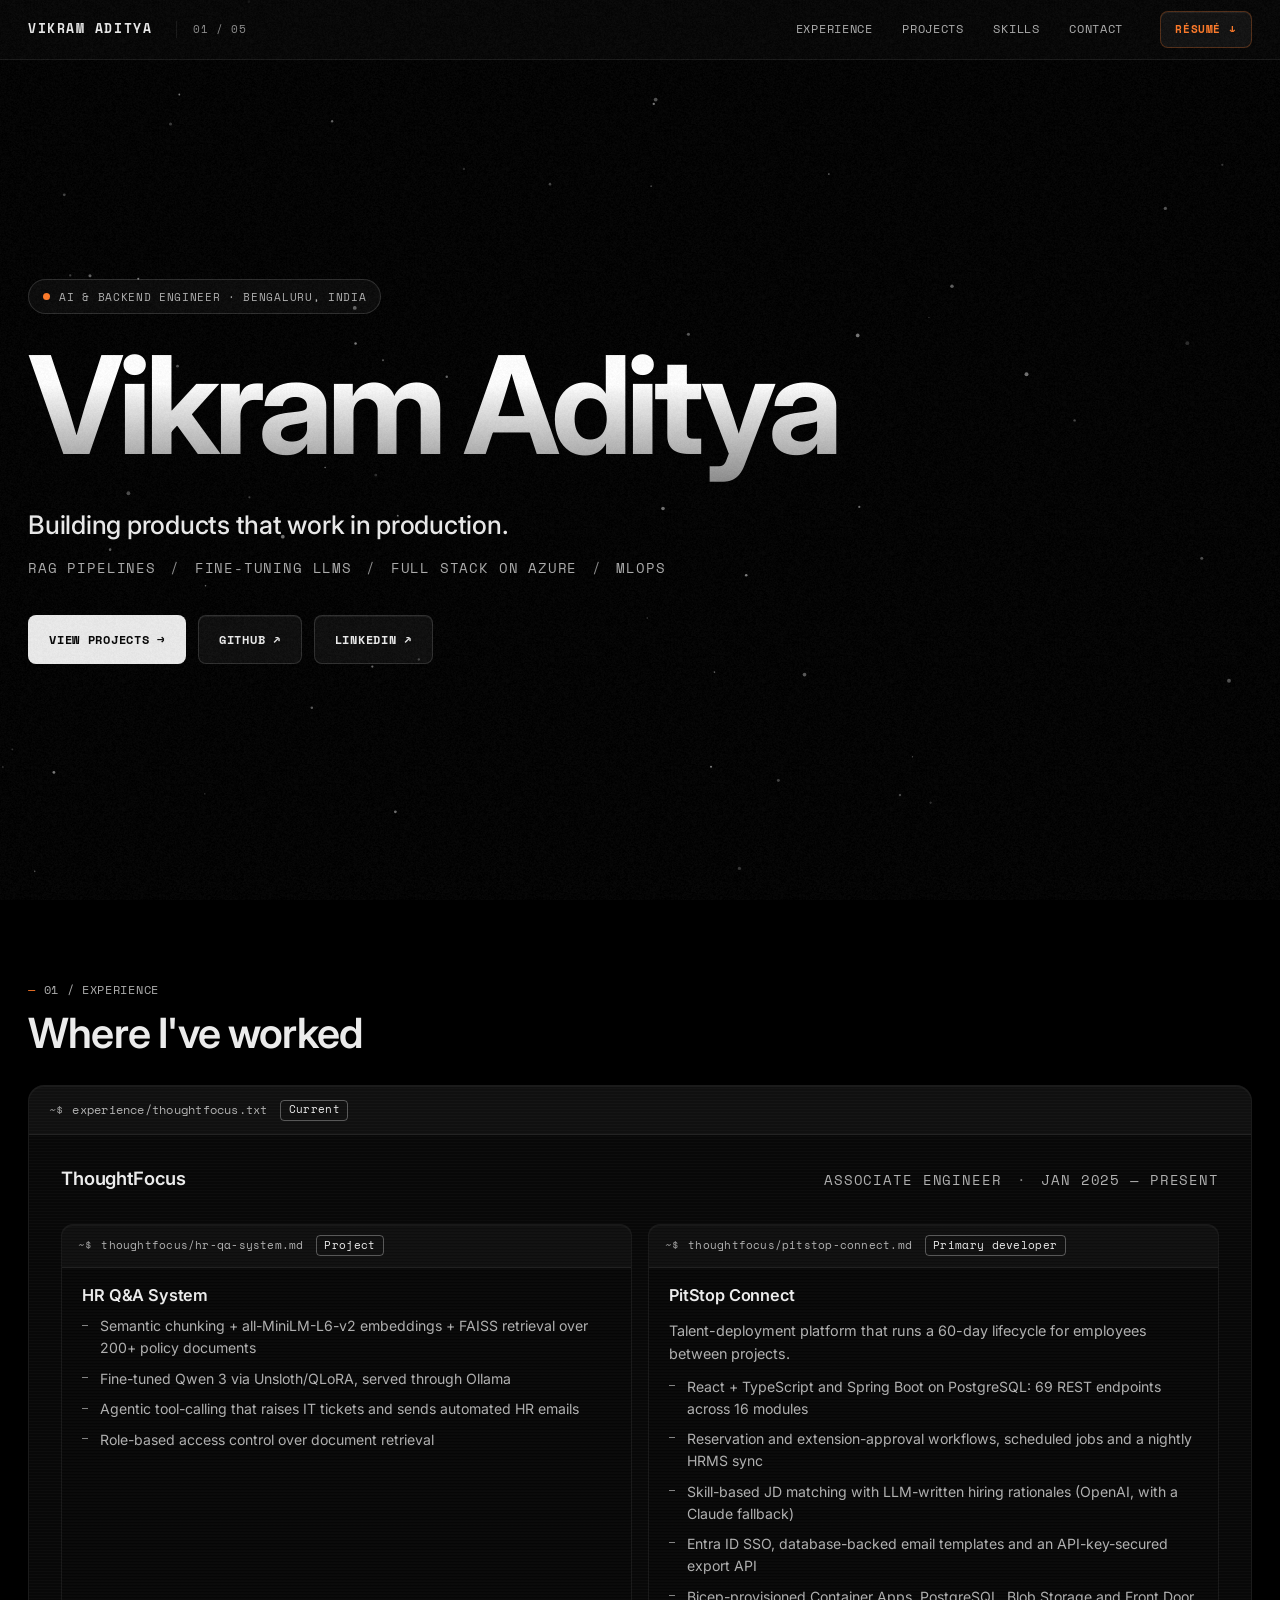
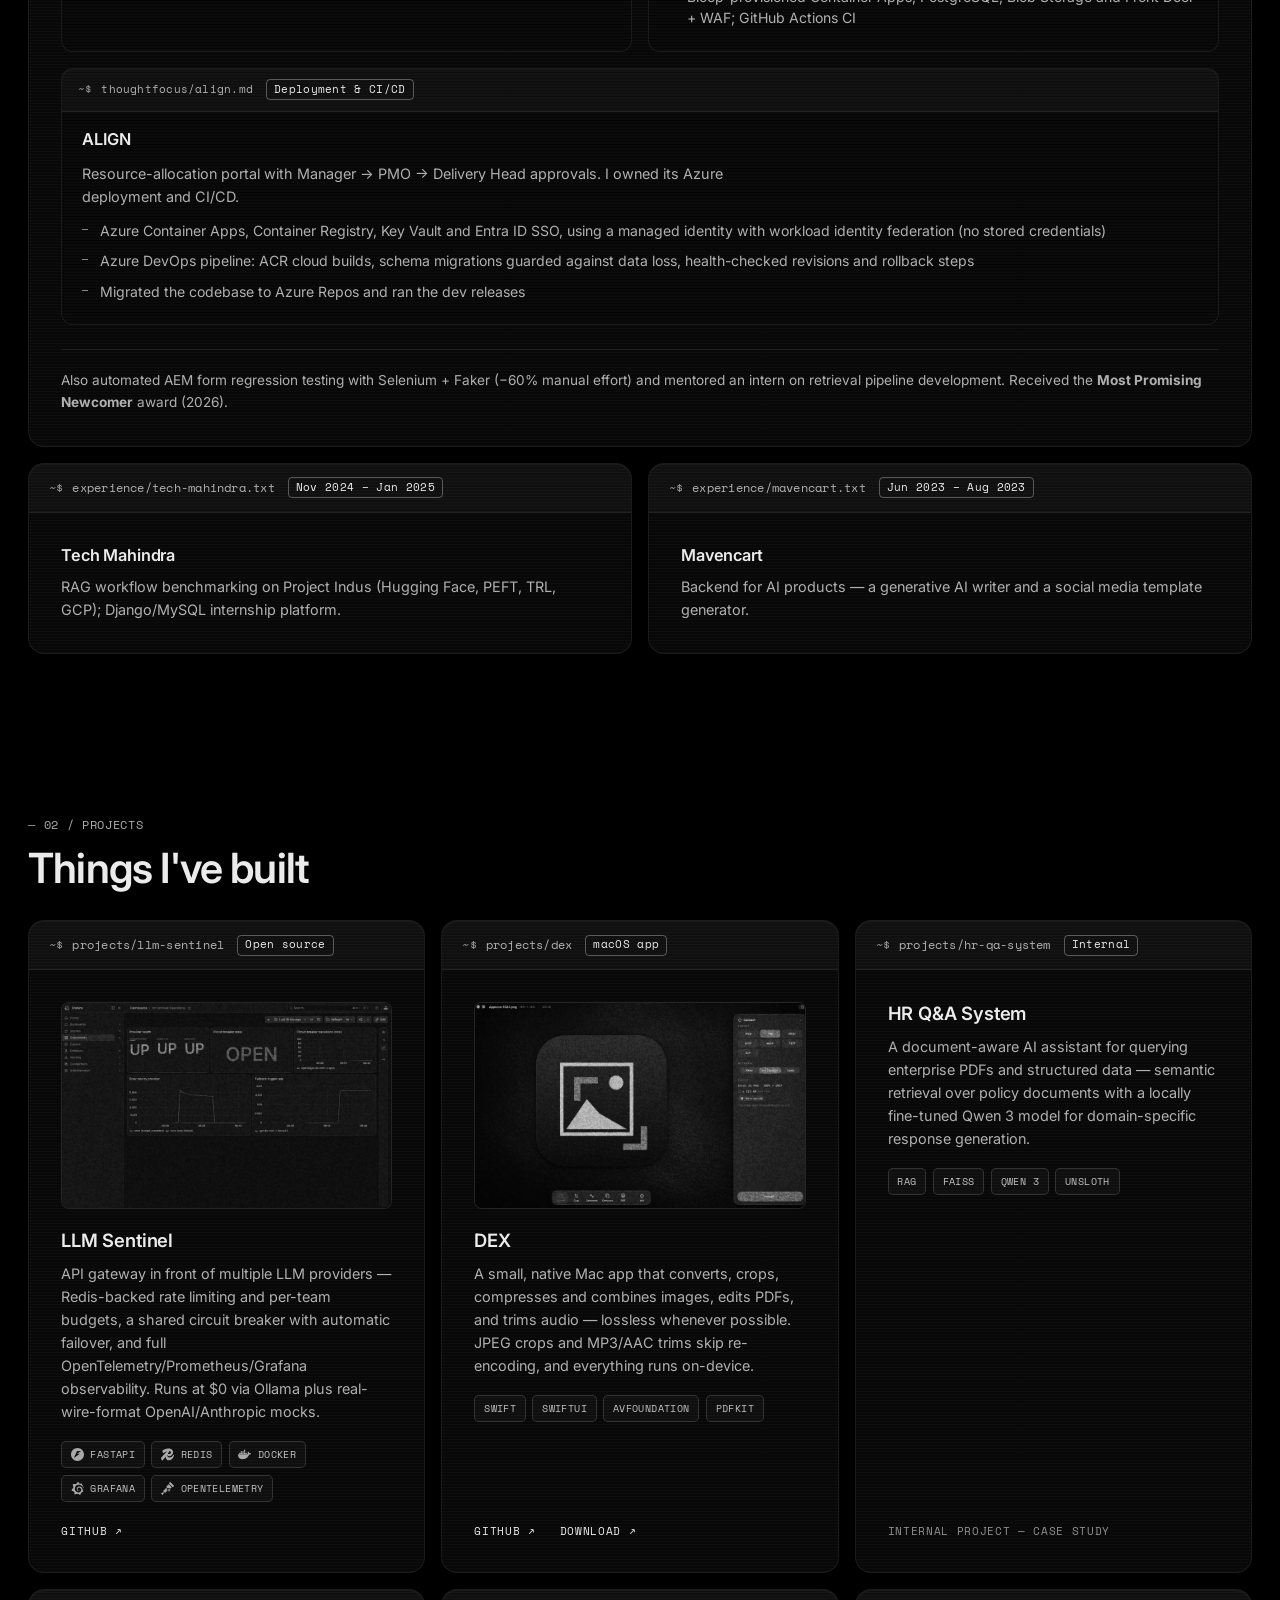
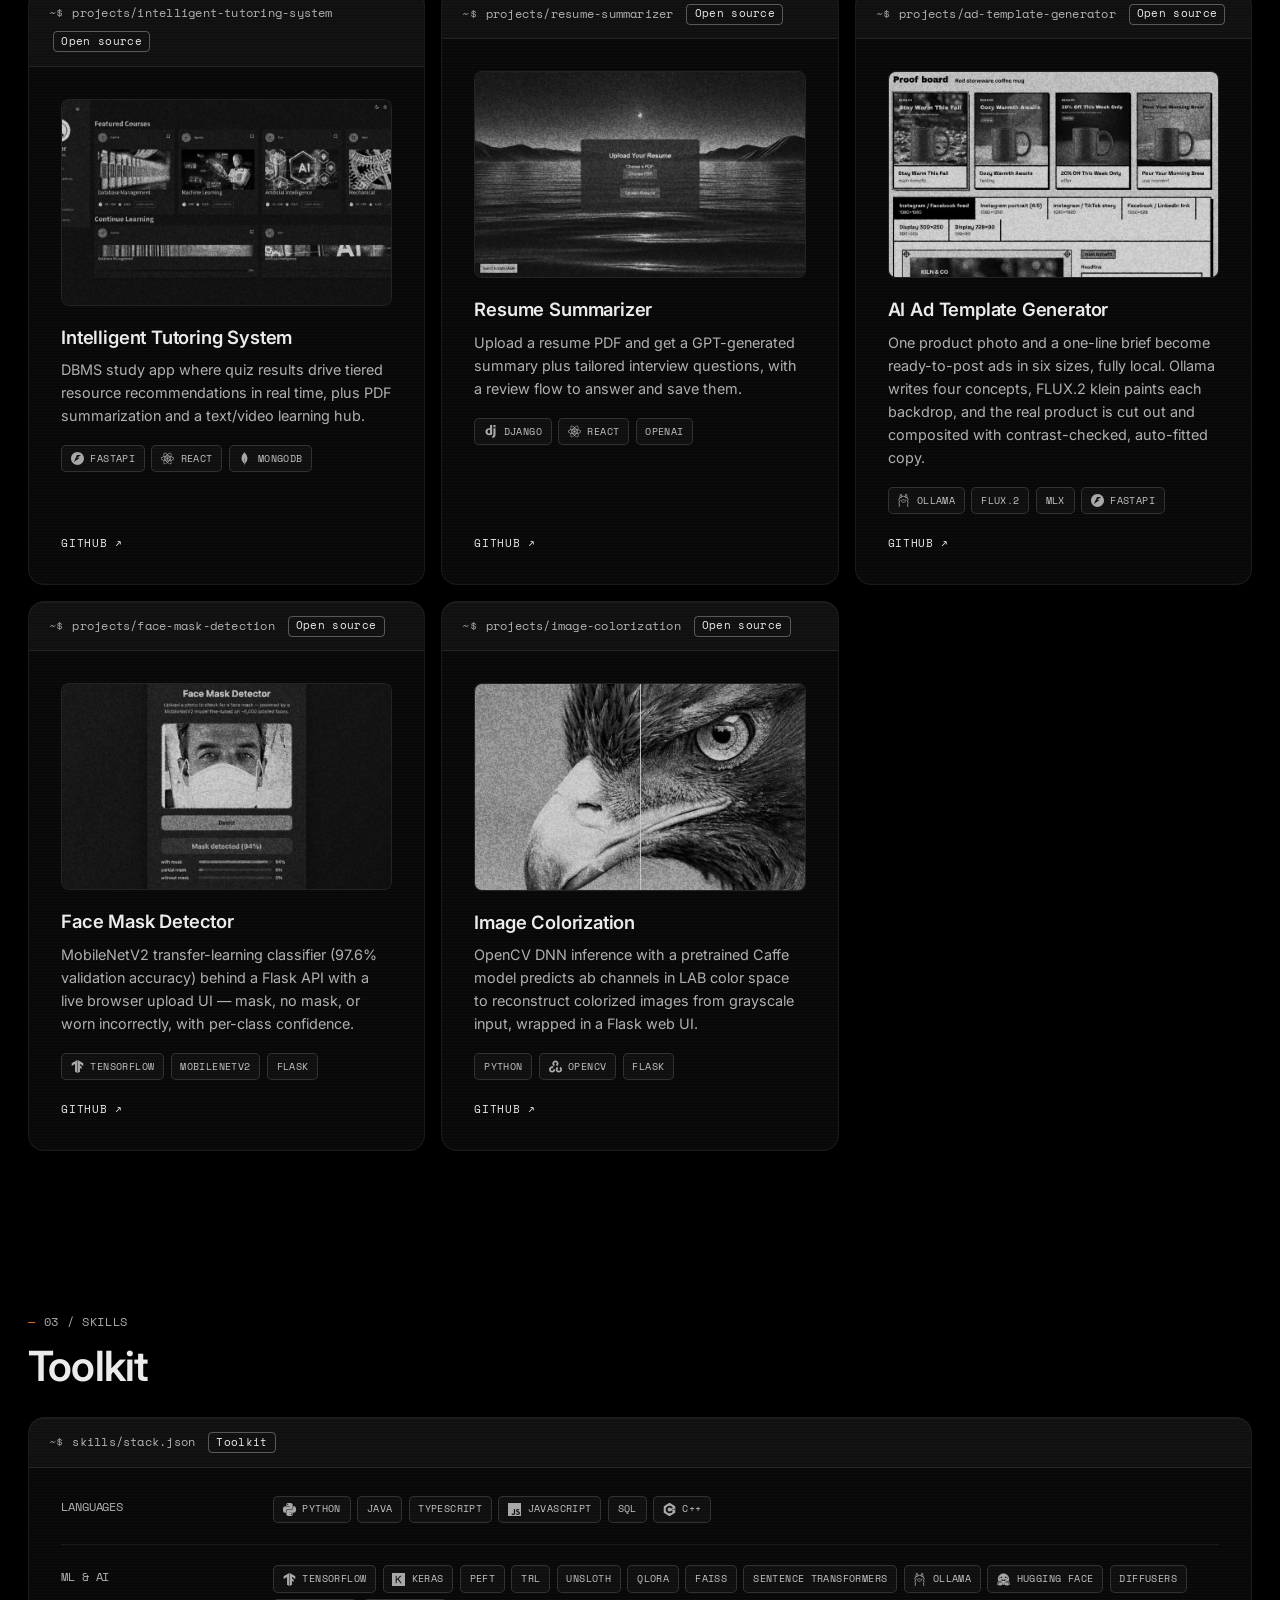
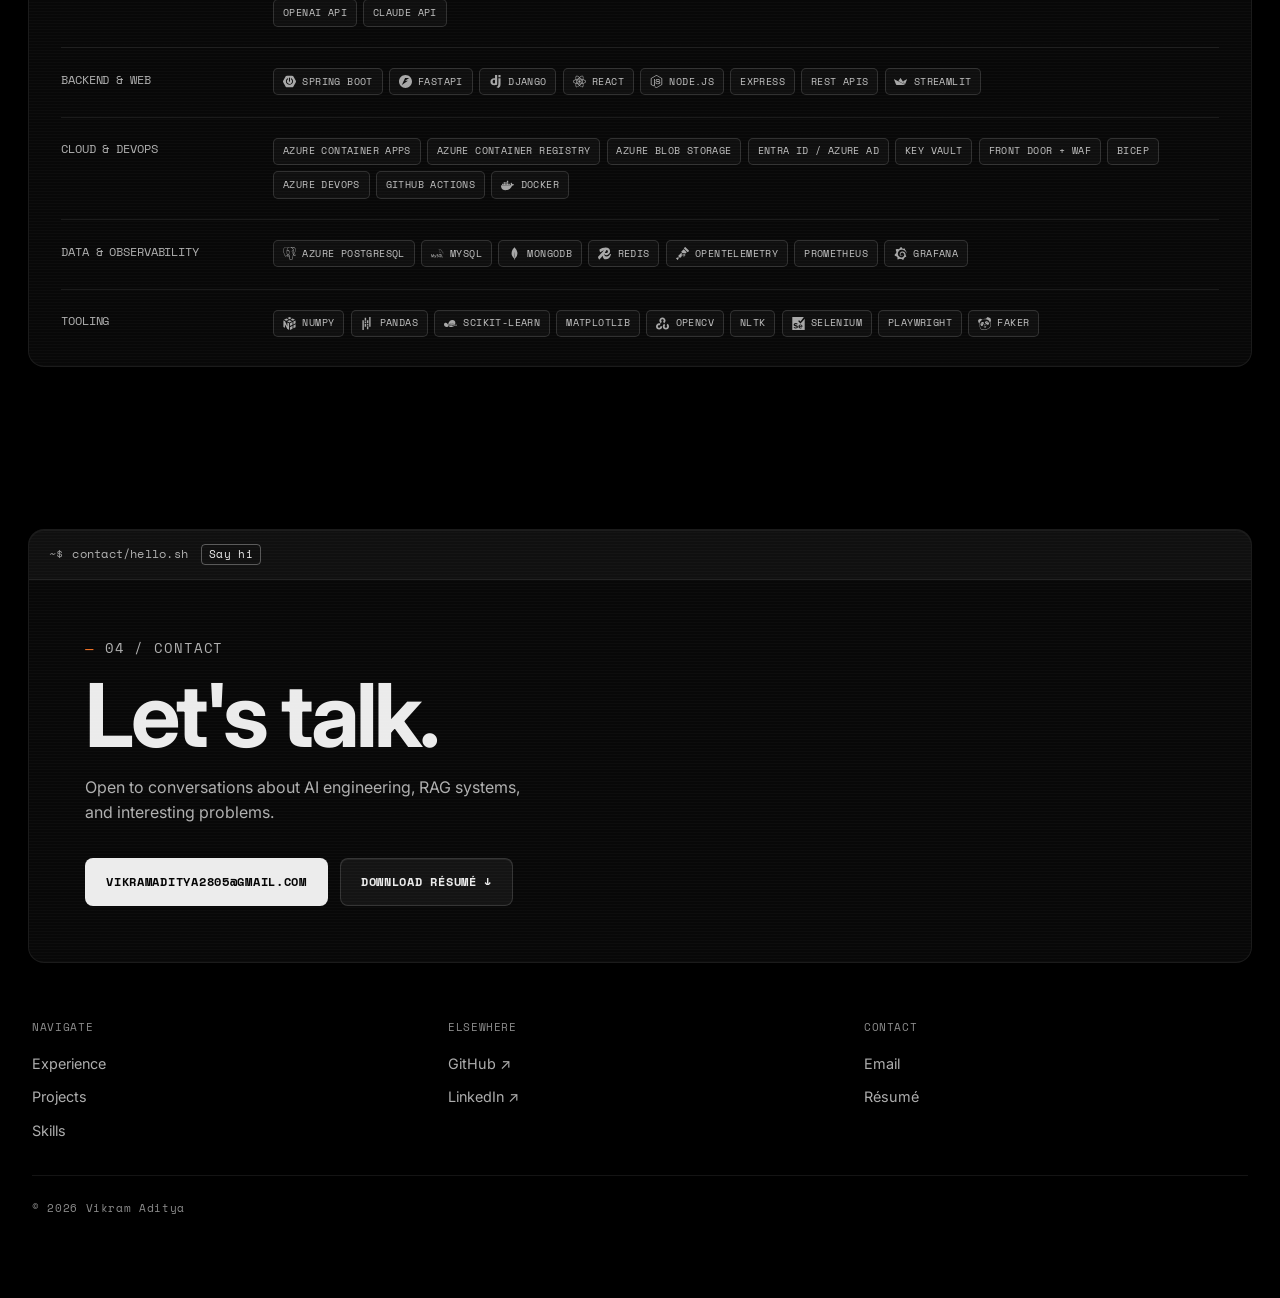
==== index.html @ e1f32b79 "Update the ad generator card for its local Ollama + FLUX.2 rebuild" ====
<!DOCTYPE html>
<html lang="en">
<head>
<meta charset="UTF-8">
<meta name="viewport" content="width=device-width, initial-scale=1.0, viewport-fit=cover">
<title>Vikram Aditya — AI &amp; Backend Engineer</title>
<meta name="description" content="Vikram Aditya — AI &amp; Backend Engineer building RAG pipelines, fine-tuned LLMs, and full-stack platforms on Azure.">
<meta name="author" content="Vikram Aditya">
<meta name="theme-color" content="#000000">
<meta property="og:type" content="website">
<meta property="og:url" content="https://vxkram.github.io/">
<meta property="og:title" content="Vikram Aditya — AI Engineer">
<meta property="og:description" content="Vikram Aditya is an AI engineer in Bengaluru working on LLM apps, backend systems and cloud DevOps. See projects, experience and résumé.">
<meta property="og:image" content="https://vxkram.github.io/og-image-v3.png">
<meta property="og:image:width" content="2400">
<meta property="og:image:height" content="1260">
<meta name="twitter:card" content="summary_large_image">
<link rel="icon" href="./favicon.ico" sizes="any">
<link rel="icon" type="image/png" sizes="32x32" href="./favicon-32x32.png">
<link rel="icon" type="image/png" sizes="16x16" href="./favicon-16x16.png">
<link rel="apple-touch-icon" href="./apple-touch-icon.png">
<link rel="preconnect" href="https://fonts.googleapis.com">
<link rel="preconnect" href="https://fonts.gstatic.com" crossorigin>
<link href="https://fonts.googleapis.com/css2?family=Space+Mono:wght@400;700&family=Inter:wght@400;500;600;700&display=swap" rel="stylesheet">
<link rel="stylesheet" href="./styles.css">
<script>document.documentElement.classList.add('js')</script>
</head>
<body>

<div class="bg-base" aria-hidden="true"></div>
<canvas id="dots-bg" class="dots-bg" aria-hidden="true"></canvas>
<div class="grain" aria-hidden="true"></div>

<div id="sr-live" class="sr-only" aria-live="polite"></div>

<a class="skip-link" href="#main">Skip to content</a>

<header class="topnav-wrap">
  <nav class="topnav glass-bar" aria-label="Primary">
    <a class="brand" href="#panel-0">Vikram Aditya</a>
    <span class="corner-label" id="corner-label" aria-hidden="true">01 / 05</span>
    <button class="nav-toggle" id="nav-toggle" type="button" aria-expanded="false" aria-controls="nav-links">Menu</button>
    <ul class="nav-links" id="nav-links">
      <li><a href="#panel-1" data-nav="1">Experience</a></li>
      <li><a href="#panel-2" data-nav="2">Projects</a></li>
      <li><a href="#panel-3" data-nav="3">Skills</a></li>
      <li><a href="#panel-4" data-nav="4">Contact</a></li>
    </ul>
    <a class="btn btn-glass btn-sm nav-cta" href="./Vikram%20Resume.pdf" download>Résumé ↓</a>
  </nav>
</header>


<main id="main" class="panels">

  <section class="panel hero" id="panel-0" data-index="0" data-label="Intro" aria-label="Intro">
    <div class="wrap">
      <p class="chip reveal"><span class="sdot" aria-hidden="true"></span> AI &amp; Backend Engineer · Bengaluru, India</p>
      <h1 class="hero-name reveal">Vikram Aditya</h1>
      <p class="hero-tagline reveal">Building products that work in production.</p>
      <p class="hero-sub reveal">RAG pipelines <span class="sep">/</span> Fine-tuning LLMs <span class="sep">/</span> Full stack on Azure <span class="sep">/</span> MLOps</p>
      <div class="btn-row reveal">
        <a class="btn btn-solid" href="#panel-2">View projects →</a>
        <a class="btn btn-glass" href="https://github.com/vxkram" target="_blank" rel="noopener">GitHub ↗</a>
        <a class="btn btn-glass" href="https://www.linkedin.com/in/rvikramaditya/" target="_blank" rel="noopener">LinkedIn ↗</a>
      </div>
    </div>
  </section>

  <section class="panel" id="panel-1" data-index="1" data-label="Experience" aria-label="Experience">
    <div class="wrap">
      <div class="section-head reveal">
        <p class="kicker">01 / Experience</p>
        <h2 class="section-title">Where I've worked</h2>
      </div>

      <article class="window reveal">
        <div class="window-bar"><span class="prompt">~$</span> <span class="path">experience/thoughtfocus.txt</span> <span class="badge">Current</span></div>
        <div class="window-body">
          <div class="role-header">
            <h3 class="role-name">ThoughtFocus</h3>
            <p class="role-meta"><span class="nowrap">Associate Engineer</span> <span class="sep">·</span> <span class="nowrap">Jan 2025 — Present</span></p>
          </div>
          <div class="story-grid">
            <div class="window window--sub story">
              <div class="window-bar"><span class="prompt">~$</span> <span class="path">thoughtfocus/hr-qa-system.md</span> <span class="badge">Project</span></div>
              <div class="window-body">
                <h4>HR Q&amp;A System</h4>
                <ul class="bullets">
              <li>Semantic chunking + all-MiniLM-L6-v2 embeddings + FAISS retrieval over 200+ policy documents</li>
              <li>Fine-tuned Qwen 3 via Unsloth/QLoRA, served through Ollama</li>
              <li>Agentic tool-calling that raises IT tickets and sends automated HR emails</li>
              <li>Role-based access control over document retrieval</li>
            </ul>
              </div>
            </div>
            <div class="window window--sub story">
              <div class="window-bar"><span class="prompt">~$</span> <span class="path">thoughtfocus/pitstop-connect.md</span> <span class="badge">Primary developer</span></div>
              <div class="window-body">
                <h4>PitStop Connect</h4>
                <p class="story-lede">Talent-deployment platform that runs a 60-day lifecycle for employees between projects.</p>
                <ul class="bullets">
              <li>React + TypeScript and Spring Boot on PostgreSQL: 69 REST endpoints across 16 modules</li>
              <li>Reservation and extension-approval workflows, scheduled jobs and a nightly HRMS sync</li>
              <li>Skill-based JD matching with LLM-written hiring rationales (OpenAI, with a Claude fallback)</li>
              <li>Entra ID SSO, database-backed email templates and an API-key-secured export API</li>
              <li>Bicep-provisioned Container Apps, PostgreSQL, Blob Storage and Front Door + WAF; GitHub Actions CI</li>
            </ul>
              </div>
            </div>
            <div class="window window--sub story story--wide">
              <div class="window-bar"><span class="prompt">~$</span> <span class="path">thoughtfocus/align.md</span> <span class="badge">Deployment &amp; CI/CD</span></div>
              <div class="window-body">
                <h4>ALIGN</h4>
                <p class="story-lede">Resource-allocation portal with Manager → PMO → Delivery Head approvals. I owned its Azure deployment and CI/CD.</p>
                <ul class="bullets">
              <li>Azure Container Apps, Container Registry, Key Vault and Entra ID SSO, using a managed identity with workload identity federation (no stored credentials)</li>
              <li>Azure DevOps pipeline: ACR cloud builds, schema migrations guarded against data loss, health-checked revisions and rollback steps</li>
              <li>Migrated the codebase to Azure Repos and ran the dev releases</li>
            </ul>
              </div>
            </div>
          </div>
          <p class="footnote">Also automated AEM form regression testing with Selenium + Faker (−60% manual effort) and mentored an intern on retrieval pipeline development. Received the <strong>Most Promising Newcomer</strong> award (2026).</p>
        </div>
      </article>

      <div class="earlier-row">
        <article class="window reveal">
          <div class="window-bar"><span class="prompt">~$</span> <span class="path">experience/tech-mahindra.txt</span> <span class="badge">Nov 2024 – Jan 2025</span></div>
          <div class="window-body">
            <h4>Tech Mahindra</h4>
            <p>RAG workflow benchmarking on Project Indus (Hugging Face, PEFT, TRL, GCP); Django/MySQL internship platform.</p>
          </div>
        </article>
        <article class="window reveal">
          <div class="window-bar"><span class="prompt">~$</span> <span class="path">experience/mavencart.txt</span> <span class="badge">Jun 2023 – Aug 2023</span></div>
          <div class="window-body">
            <h4>Mavencart</h4>
            <p>Backend for AI products — a generative AI writer and a social media template generator.</p>
          </div>
        </article>
      </div>
    </div>
  </section>

  <section class="panel" id="panel-2" data-index="2" data-label="Projects" aria-label="Projects">
    <div class="wrap">
      <div class="section-head reveal">
        <p class="kicker">02 / Projects</p>
        <h2 class="section-title">Things I've built</h2>
      </div>
      <div class="project-grid">
        <article class="window project reveal">
          <div class="window-bar"><span class="prompt">~$</span> <span class="path">projects/llm-sentinel</span> <span class="badge">Open source</span></div>
          <div class="window-body">
            <a class="project-shot" href="https://github.com/vxkram/llm-sentinel" target="_blank" rel="noopener" tabindex="-1"><img src="img/llm-sentinel.jpg" width="800" height="500" loading="lazy" decoding="async" alt="Grafana operations dashboard with the circuit breaker open after an injected fault"></a>
            <h3>LLM Sentinel</h3>
            <p>API gateway in front of multiple LLM providers — Redis-backed rate limiting and per-team budgets, a shared circuit breaker with automatic failover, and full OpenTelemetry/Prometheus/Grafana observability. Runs at $0 via Ollama plus real-wire-format OpenAI/Anthropic mocks.</p>
            <div class="tag-row">
              <span class="tag"><svg class="tag-icon" aria-hidden="true" focusable="false"><use href="icons.svg#fastapi"/></svg>FastAPI</span><span class="tag"><svg class="tag-icon" aria-hidden="true" focusable="false"><use href="icons.svg#redis"/></svg>Redis</span><span class="tag"><svg class="tag-icon" aria-hidden="true" focusable="false"><use href="icons.svg#docker"/></svg>Docker</span><span class="tag"><svg class="tag-icon" aria-hidden="true" focusable="false"><use href="icons.svg#grafana"/></svg>Grafana</span><span class="tag"><svg class="tag-icon" aria-hidden="true" focusable="false"><use href="icons.svg#opentelemetry"/></svg>OpenTelemetry</span>
            </div>
            <a href="https://github.com/vxkram/llm-sentinel" target="_blank" rel="noopener" class="card-link">GitHub ↗</a>
          </div>
        </article>
        <article class="window project reveal">
          <div class="window-bar"><span class="prompt">~$</span> <span class="path">projects/dex</span> <span class="badge">macOS app</span></div>
          <div class="window-body">
            <a class="project-shot" href="https://github.com/vxkram/DEX" target="_blank" rel="noopener" tabindex="-1"><img src="img/dex.jpg" width="800" height="500" loading="lazy" decoding="async" alt="DEX with an image open and the Convert panel showing a lossless PNG result"></a>
            <h3>DEX</h3>
            <p>A small, native Mac app that converts, crops, compresses and combines images, edits PDFs, and trims audio — lossless whenever possible. JPEG crops and MP3/AAC trims skip re-encoding, and everything runs on-device.</p>
            <div class="tag-row">
              <span class="tag">Swift</span><span class="tag">SwiftUI</span><span class="tag">AVFoundation</span><span class="tag">PDFKit</span>
            </div>
            <div class="card-links">
              <a href="https://github.com/vxkram/DEX" target="_blank" rel="noopener" class="card-link">GitHub ↗</a>
              <a href="https://github.com/vxkram/DEX/releases" target="_blank" rel="noopener" class="card-link">Download ↗</a>
            </div>
          </div>
        </article>
        <article class="window project reveal">
          <div class="window-bar"><span class="prompt">~$</span> <span class="path">projects/hr-qa-system</span> <span class="badge">Internal</span></div>
          <div class="window-body">
            <h3>HR Q&amp;A System</h3>
            <p>A document-aware AI assistant for querying enterprise PDFs and structured data — semantic retrieval over policy documents with a locally fine-tuned Qwen 3 model for domain-specific response generation.</p>
            <div class="tag-row">
              <span class="tag">RAG</span><span class="tag">FAISS</span><span class="tag">Qwen 3</span><span class="tag">Unsloth</span>
            </div>
            <span class="card-note">Internal project — case study</span>
          </div>
        </article>
        <article class="window project reveal">
          <div class="window-bar"><span class="prompt">~$</span> <span class="path">projects/intelligent-tutoring-system</span> <span class="badge">Open source</span></div>
          <div class="window-body">
            <a class="project-shot" href="https://github.com/vxkram/intelligent-tutoring-system" target="_blank" rel="noopener" tabindex="-1"><img src="img/tutoring.jpg" width="800" height="500" loading="lazy" decoding="async" alt="Intelligent Tutoring System dashboard with featured courses"></a>
            <h3>Intelligent Tutoring System</h3>
            <p>DBMS study app where quiz results drive tiered resource recommendations in real time, plus PDF summarization and a text/video learning hub.</p>
            <div class="tag-row">
              <span class="tag"><svg class="tag-icon" aria-hidden="true" focusable="false"><use href="icons.svg#fastapi"/></svg>FastAPI</span><span class="tag"><svg class="tag-icon" aria-hidden="true" focusable="false"><use href="icons.svg#react"/></svg>React</span><span class="tag"><svg class="tag-icon" aria-hidden="true" focusable="false"><use href="icons.svg#mongodb"/></svg>MongoDB</span>
            </div>
            <a href="https://github.com/vxkram/intelligent-tutoring-system" target="_blank" rel="noopener" class="card-link">GitHub ↗</a>
          </div>
        </article>
        <article class="window project reveal">
          <div class="window-bar"><span class="prompt">~$</span> <span class="path">projects/resume-summarizer</span> <span class="badge">Open source</span></div>
          <div class="window-body">
            <a class="project-shot" href="https://github.com/vxkram/resume-summarizer" target="_blank" rel="noopener" tabindex="-1"><img src="img/resume-summarizer.jpg" width="800" height="500" loading="lazy" decoding="async" alt="Resume Summarizer upload page in dark mode"></a>
            <h3>Resume Summarizer</h3>
            <p>Upload a resume PDF and get a GPT-generated summary plus tailored interview questions, with a review flow to answer and save them.</p>
            <div class="tag-row">
              <span class="tag"><svg class="tag-icon" aria-hidden="true" focusable="false"><use href="icons.svg#django"/></svg>Django</span><span class="tag"><svg class="tag-icon" aria-hidden="true" focusable="false"><use href="icons.svg#react"/></svg>React</span><span class="tag">OpenAI</span>
            </div>
            <a href="https://github.com/vxkram/resume-summarizer" target="_blank" rel="noopener" class="card-link">GitHub ↗</a>
          </div>
        </article>
        <article class="window project reveal">
          <div class="window-bar"><span class="prompt">~$</span> <span class="path">projects/ad-template-generator</span> <span class="badge">Open source</span></div>
          <div class="window-body">
            <a class="project-shot" href="https://github.com/vxkram/ad_template" target="_blank" rel="noopener" tabindex="-1"><img src="img/ad-template.jpg" width="800" height="500" loading="lazy" decoding="async" alt="Ad Template Generator: four ad concepts for a red mug and the editor showing the Instagram feed ad"></a>
            <h3>AI Ad Template Generator</h3>
            <p>One product photo and a one-line brief become ready-to-post ads in six sizes, fully local. Ollama writes four concepts, FLUX.2 klein paints each backdrop, and the real product is cut out and composited with contrast-checked, auto-fitted copy.</p>
            <div class="tag-row">
              <span class="tag"><svg class="tag-icon" aria-hidden="true" focusable="false"><use href="icons.svg#ollama"/></svg>Ollama</span><span class="tag">FLUX.2</span><span class="tag">MLX</span><span class="tag"><svg class="tag-icon" aria-hidden="true" focusable="false"><use href="icons.svg#fastapi"/></svg>FastAPI</span>
            </div>
            <a href="https://github.com/vxkram/ad_template" target="_blank" rel="noopener" class="card-link">GitHub ↗</a>
          </div>
        </article>
        <article class="window project reveal">
          <div class="window-bar"><span class="prompt">~$</span> <span class="path">projects/face-mask-detection</span> <span class="badge">Open source</span></div>
          <div class="window-body">
            <a class="project-shot" href="https://github.com/vxkram/face-mask-detection" target="_blank" rel="noopener" tabindex="-1"><img src="img/face-mask.jpg" width="800" height="500" loading="lazy" decoding="async" alt="Face Mask Detector result: mask detected at 94% confidence"></a>
            <h3>Face Mask Detector</h3>
            <p>MobileNetV2 transfer-learning classifier (97.6% validation accuracy) behind a Flask API with a live browser upload UI — mask, no mask, or worn incorrectly, with per-class confidence.</p>
            <div class="tag-row">
              <span class="tag"><svg class="tag-icon" aria-hidden="true" focusable="false"><use href="icons.svg#tensorflow"/></svg>TensorFlow</span><span class="tag">MobileNetV2</span><span class="tag">Flask</span>
            </div>
            <a href="https://github.com/vxkram/face-mask-detection" target="_blank" rel="noopener" class="card-link">GitHub ↗</a>
          </div>
        </article>
        <article class="window project reveal">
          <div class="window-bar"><span class="prompt">~$</span> <span class="path">projects/image-colorization</span> <span class="badge">Open source</span></div>
          <div class="window-body">
            <a class="project-shot" href="https://github.com/vxkram/image-colorization" target="_blank" rel="noopener" tabindex="-1"><img src="img/colorization.jpg" width="800" height="500" loading="lazy" decoding="async" alt="Eagle photo: grayscale input on the left, colorized output on the right"></a>
            <h3>Image Colorization</h3>
            <p>OpenCV DNN inference with a pretrained Caffe model predicts ab channels in LAB color space to reconstruct colorized images from grayscale input, wrapped in a Flask web UI.</p>
            <div class="tag-row">
              <span class="tag">Python</span><span class="tag"><svg class="tag-icon" aria-hidden="true" focusable="false"><use href="icons.svg#opencv"/></svg>OpenCV</span><span class="tag">Flask</span>
            </div>
            <a href="https://github.com/vxkram/image-colorization" target="_blank" rel="noopener" class="card-link">GitHub ↗</a>
          </div>
        </article>
      </div>
    </div>
  </section>

  <section class="panel" id="panel-3" data-index="3" data-label="Skills" aria-label="Skills">
    <div class="wrap">
      <div class="section-head reveal">
        <p class="kicker">03 / Skills</p>
        <h2 class="section-title">Toolkit</h2>
      </div>
      <article class="window reveal">
        <div class="window-bar"><span class="prompt">~$</span> <span class="path">skills/stack.json</span> <span class="badge">Toolkit</span></div>
        <div class="window-body skills">
          <div class="skill-row">
            <h3>Languages</h3>
            <div class="tag-row">
              <span class="tag"><svg class="tag-icon" aria-hidden="true" focusable="false"><use href="icons.svg#python"/></svg>Python</span><span class="tag">Java</span><span class="tag">TypeScript</span><span class="tag"><svg class="tag-icon" aria-hidden="true" focusable="false"><use href="icons.svg#javascript"/></svg>JavaScript</span><span class="tag">SQL</span><span class="tag"><svg class="tag-icon" aria-hidden="true" focusable="false"><use href="icons.svg#cplusplus"/></svg>C++</span>
            </div>
          </div>
          <div class="skill-row">
            <h3>ML &amp; AI</h3>
            <div class="tag-row">
              <span class="tag"><svg class="tag-icon" aria-hidden="true" focusable="false"><use href="icons.svg#tensorflow"/></svg>TensorFlow</span><span class="tag"><svg class="tag-icon" aria-hidden="true" focusable="false"><use href="icons.svg#keras"/></svg>Keras</span><span class="tag">PEFT</span><span class="tag">TRL</span><span class="tag">Unsloth</span><span class="tag">QLoRA</span><span class="tag">FAISS</span><span class="tag">Sentence Transformers</span><span class="tag"><svg class="tag-icon" aria-hidden="true" focusable="false"><use href="icons.svg#ollama"/></svg>Ollama</span><span class="tag"><svg class="tag-icon" aria-hidden="true" focusable="false"><use href="icons.svg#huggingface"/></svg>Hugging Face</span><span class="tag">Diffusers</span><span class="tag">OpenAI API</span><span class="tag">Claude API</span>
            </div>
          </div>
          <div class="skill-row">
            <h3>Backend &amp; Web</h3>
            <div class="tag-row">
              <span class="tag"><svg class="tag-icon" aria-hidden="true" focusable="false"><use href="icons.svg#springboot"/></svg>Spring Boot</span><span class="tag"><svg class="tag-icon" aria-hidden="true" focusable="false"><use href="icons.svg#fastapi"/></svg>FastAPI</span><span class="tag"><svg class="tag-icon" aria-hidden="true" focusable="false"><use href="icons.svg#django"/></svg>Django</span><span class="tag"><svg class="tag-icon" aria-hidden="true" focusable="false"><use href="icons.svg#react"/></svg>React</span><span class="tag"><svg class="tag-icon" aria-hidden="true" focusable="false"><use href="icons.svg#nodedotjs"/></svg>Node.js</span><span class="tag">Express</span><span class="tag">REST APIs</span><span class="tag"><svg class="tag-icon" aria-hidden="true" focusable="false"><use href="icons.svg#streamlit"/></svg>Streamlit</span>
            </div>
          </div>
          <div class="skill-row">
            <h3>Cloud &amp; DevOps</h3>
            <div class="tag-row">
              <span class="tag">Azure Container Apps</span><span class="tag">Azure Container Registry</span><span class="tag">Azure Blob Storage</span><span class="tag">Entra ID / Azure AD</span><span class="tag">Key Vault</span><span class="tag">Front Door + WAF</span><span class="tag">Bicep</span><span class="tag">Azure DevOps</span><span class="tag">GitHub Actions</span><span class="tag"><svg class="tag-icon" aria-hidden="true" focusable="false"><use href="icons.svg#docker"/></svg>Docker</span>
            </div>
          </div>
          <div class="skill-row">
            <h3>Data &amp; Observability</h3>
            <div class="tag-row">
              <span class="tag"><svg class="tag-icon" aria-hidden="true" focusable="false"><use href="icons.svg#postgresql"/></svg>Azure PostgreSQL</span><span class="tag"><svg class="tag-icon" aria-hidden="true" focusable="false"><use href="icons.svg#mysql"/></svg>MySQL</span><span class="tag"><svg class="tag-icon" aria-hidden="true" focusable="false"><use href="icons.svg#mongodb"/></svg>MongoDB</span><span class="tag"><svg class="tag-icon" aria-hidden="true" focusable="false"><use href="icons.svg#redis"/></svg>Redis</span><span class="tag"><svg class="tag-icon" aria-hidden="true" focusable="false"><use href="icons.svg#opentelemetry"/></svg>OpenTelemetry</span><span class="tag">Prometheus</span><span class="tag"><svg class="tag-icon" aria-hidden="true" focusable="false"><use href="icons.svg#grafana"/></svg>Grafana</span>
            </div>
          </div>
          <div class="skill-row">
            <h3>Tooling</h3>
            <div class="tag-row">
              <span class="tag"><svg class="tag-icon" aria-hidden="true" focusable="false"><use href="icons.svg#numpy"/></svg>NumPy</span><span class="tag"><svg class="tag-icon" aria-hidden="true" focusable="false"><use href="icons.svg#pandas"/></svg>pandas</span><span class="tag"><svg class="tag-icon" aria-hidden="true" focusable="false"><use href="icons.svg#scikitlearn"/></svg>scikit-learn</span><span class="tag">Matplotlib</span><span class="tag"><svg class="tag-icon" aria-hidden="true" focusable="false"><use href="icons.svg#opencv"/></svg>OpenCV</span><span class="tag">NLTK</span><span class="tag"><svg class="tag-icon" aria-hidden="true" focusable="false"><use href="icons.svg#selenium"/></svg>Selenium</span><span class="tag">Playwright</span><span class="tag"><svg class="tag-icon" aria-hidden="true" focusable="false"><use href="icons.svg#faker"/></svg>Faker</span>
            </div>
          </div>
        </div>
      </article>
    </div>
  </section>

  <section class="panel" id="panel-4" data-index="4" data-label="Contact" aria-label="Contact">
    <div class="wrap">
      <article class="window contact reveal">
        <div class="window-bar"><span class="prompt">~$</span> <span class="path">contact/hello.sh</span> <span class="badge">Say hi</span></div>
        <div class="window-body">
          <p class="kicker">04 / Contact</p>
          <h2 class="contact-heading">Let's talk.</h2>
          <p class="contact-sub">Open to conversations about AI engineering, RAG systems, and interesting problems.</p>
          <div class="btn-row">
            <a class="btn btn-solid" href="mailto:vikramaditya2805@gmail.com">vikramaditya2805@gmail.com</a>
            <a class="btn btn-glass" href="./Vikram%20Resume.pdf" download>Download Résumé ↓</a>
          </div>
        </div>
      </article>

      <footer class="site-footer reveal">
        <div class="footer-cols">
          <div>
            <p class="footer-head">Navigate</p>
            <ul>
              <li><a href="#panel-1">Experience</a></li>
              <li><a href="#panel-2">Projects</a></li>
              <li><a href="#panel-3">Skills</a></li>
            </ul>
          </div>
          <div>
            <p class="footer-head">Elsewhere</p>
            <ul>
              <li><a href="https://github.com/vxkram" target="_blank" rel="noopener">GitHub ↗</a></li>
              <li><a href="https://www.linkedin.com/in/rvikramaditya/" target="_blank" rel="noopener">LinkedIn ↗</a></li>
            </ul>
          </div>
          <div>
            <p class="footer-head">Contact</p>
            <ul>
              <li><a href="mailto:vikramaditya2805@gmail.com">Email</a></li>
              <li><a href="./Vikram%20Resume.pdf" download>Résumé</a></li>
            </ul>
          </div>
        </div>
        <p class="footer-note">© 2026 Vikram Aditya</p>
      </footer>
    </div>
  </section>

</main>

<script src="./script.js"></script>
</body>
</html>
---- styles.css ----
:root{
  --bg:#000;
  --text:rgba(255,255,255,.92);
  --dim:rgba(255,255,255,.68);
  --faint:rgba(255,255,255,.55);
  --line:rgba(255,255,255,.08);
  --line-2:rgba(255,255,255,.14);
  --accent:#FF7A29;
  --grain-opacity:.033;

  --mono:'Space Mono',ui-monospace,monospace;
  --body:'Inter',system-ui,-apple-system,sans-serif;

  --ease-out:cubic-bezier(0.16,1,0.3,1);
  --nav-h:60px;
  --gutter:clamp(1rem,2.2vw,2rem);
}

*,*::before,*::after{box-sizing:border-box;margin:0;padding:0}

html{
  scroll-behavior:smooth;
  /* Anchor jumps land below the fixed top nav instead of under it. */
  scroll-padding-top:calc(var(--nav-h) + 2rem);
  -webkit-text-size-adjust:100%;
}

body{
  background:var(--bg);
  color:var(--text);
  font-family:var(--body);
  font-size:16px;
  line-height:1.6;
  -webkit-font-smoothing:antialiased;
  overflow-x:hidden;
}

a{color:inherit;text-decoration:none}
ul{list-style:none}
::selection{background:rgba(255,255,255,.9);color:#050505}

/* ── ACCESSIBILITY UTILITIES ── */
.sr-only{
  position:absolute;width:1px;height:1px;padding:0;margin:-1px;
  overflow:hidden;clip:rect(0,0,0,0);white-space:nowrap;border:0;
}

.skip-link{
  position:fixed;top:-100%;left:1rem;z-index:100;
  background:#fff;color:var(--bg);
  padding:.6rem 1rem;border-radius:6px;
  font-family:var(--mono);font-size:.8rem;
  transition:top .2s ease;
}
.skip-link:focus{top:1rem}

:focus-visible{
  outline:1px solid rgba(255,255,255,.85);
  outline-offset:3px;
  border-radius:4px;
}

/* ── BACKGROUND LAYERS (fixed, behind content) ── */
/* Pure black base; the grain layer lifts it to a near-black (~#050505). */
.bg-base{
  position:fixed;inset:0;z-index:0;
  background:var(--bg);
}

.dots-bg{
  position:fixed;inset:0;z-index:1;pointer-events:none;
  width:100%;height:100%;
}

/* Grain: a pre-rendered 256px mid-grey noise tile drawn at 128 CSS px, so
   it maps 1:1 to device pixels on 2x screens. A tiled image rather than a
   live SVG feTurbulence filter -- the filter rendered soft/blurry in
   Chrome, while image tiling is sampled the same in every engine.
   Normal blending at ~3% over the whole page, cards included: that lifts
   pure black to ~4/255 with a pixel spread of ~3, the same very fine
   texture as the reference design. Sits above everything (z-index 50)
   but never takes pointer events. */
.grain{
  position:fixed;inset:0;z-index:50;pointer-events:none;
  background:url(./grain.png) repeat;
  background-size:128px 128px;
  opacity:var(--grain-opacity);
}

/* ── GLASS PRIMITIVES ── */
.glass-bar{
  background:rgba(8,8,8,.72);
  -webkit-backdrop-filter:blur(16px) saturate(140%);
  backdrop-filter:blur(16px) saturate(140%);
  border-bottom:1px solid var(--line);
}

/* ── WINDOWS ── */
/* Every content box is a terminal-style window: a lighter title bar
   ("~$ path/to/file" plus a tag) over a darker body. */
.window{
  position:relative;
  isolation:isolate;
  overflow:hidden;
  display:flex;flex-direction:column;
  background:rgba(255,255,255,.033);
  border:1px solid var(--line);
  border-radius:16px;
  box-shadow:inset 0 1px 0 rgba(255,255,255,.05);
}
/* Faint scanlines across the window surface. */
.window::before{
  content:'';position:absolute;inset:0;z-index:-1;pointer-events:none;
  background-image:repeating-linear-gradient(0deg,
    rgba(255,255,255,.018) 0 1px, transparent 1px 3px);
}
.window-bar{
  display:flex;align-items:center;gap:.55rem;flex-wrap:wrap;
  padding:.85rem 1.25rem;
  background:rgba(255,255,255,.03);
  border-bottom:1px solid var(--line);
  font-family:var(--mono);font-size:.72rem;letter-spacing:.02em;
}
.window-bar .prompt{color:var(--faint)}
.window-bar .path{color:var(--dim)}
.badge{
  margin-left:.25rem;
  font-family:var(--mono);font-size:.66rem;letter-spacing:.03em;
  color:var(--text);
  border:1px solid rgba(255,255,255,.3);border-radius:4px;
  padding:.1rem .45rem;line-height:1.5;white-space:nowrap;
}
.window-body{
  flex:1;display:flex;flex-direction:column;
  padding:clamp(1.25rem,2.5vw,2rem);
}
/* Long lines get hard to read once windows run the full width. */
.window-body p{max-width:78ch}
/* A window nested in another sits darker than its parent's body. */
.window--sub{background:rgba(0,0,0,.22);border-radius:12px}
.window--sub .window-bar{padding:.65rem 1rem;font-size:.68rem}
.window--sub .window-body{padding:1.1rem 1.25rem 1.35rem}

/* ── TYPE ── */
.kicker,
.chip,
.brand,
.nav-links a,
.btn,
.corner-label,
.footer-head,
.skill-row h3,
.role-meta,
.card-link,
.card-note,
.tag{
  font-family:var(--mono);
  text-transform:uppercase;
  letter-spacing:.06em;
}

.kicker{font-size:.72rem;color:var(--dim);margin-bottom:.75rem}
.kicker::before{content:'— ';color:var(--accent)}

.section-head{margin-bottom:1.75rem}
.section-title{
  font-weight:600;letter-spacing:-.02em;
  font-size:clamp(1.7rem,4vw,2.6rem);line-height:1.1;
}

.sep{color:var(--faint);margin:0 .35em}

/* ── TOP NAV ── */
.topnav-wrap{
  position:fixed;z-index:40;
  top:0;left:0;right:0;
}
.topnav{
  height:calc(var(--nav-h) + env(safe-area-inset-top));
  padding:env(safe-area-inset-top) var(--gutter) 0;
  display:flex;align-items:center;gap:1.5rem;
}
.brand{font-size:.8rem;font-weight:700;letter-spacing:.12em;white-space:nowrap}
.nav-links{display:flex;gap:.25rem;margin-left:auto}
.nav-links a{
  display:block;font-size:.72rem;color:var(--dim);
  padding:.5rem .8rem;
  transition:color .6s ease;
}
.nav-links a:hover,
.nav-links a[aria-current="true"]{color:var(--accent)}
.nav-toggle{display:none}

/* Résumé: the one orange button in the nav. Doubled-up selector so it
   outranks .btn-glass, which comes later. */
.btn.nav-cta{
  color:var(--accent);
  border-color:rgba(255,122,41,.28);
  transition:border-color .6s ease,background .6s ease;
}
.btn.nav-cta:hover{
  border-color:rgba(255,122,41,.55);
  background:rgba(255,122,41,.06);
}

/* ── BUTTONS ── */
.btn{
  display:inline-flex;align-items:center;justify-content:center;gap:.5rem;
  font-size:.75rem;font-weight:700;
  padding:.85rem 1.25rem;border-radius:8px;
  border:1px solid transparent;
  transition:transform .25s var(--ease-out),background .2s ease,border-color .2s ease,color .2s ease;
  white-space:nowrap;
}
.btn:hover{transform:translateY(-1px)}
.btn-solid{background:rgba(255,255,255,.92);color:#050505}
.btn-solid:hover{background:#fff}
.btn-glass{
  background:rgba(255,255,255,.05);color:var(--text);
  border-color:var(--line-2);
  box-shadow:inset 0 1px 0 rgba(255,255,255,.06);
}
.btn-glass:hover{background:rgba(255,255,255,.09);border-color:rgba(255,255,255,.24)}
.btn-sm{padding:.55rem .9rem;font-size:.68rem}
.btn-row{display:flex;flex-wrap:wrap;gap:.75rem}

/* ── LAYOUT ── */
.panels{position:relative;z-index:4}
.panel{padding:clamp(3.5rem,9vh,6rem) 0}
.wrap{padding:0 var(--gutter)}

/* ── HERO ── */
.hero{
  position:relative;
  min-height:100svh;
  display:flex;align-items:center;
  padding-top:calc(var(--nav-h) + 4rem);
}
.hero > .wrap{width:100%}
.chip{
  display:inline-flex;align-items:center;gap:.6rem;
  font-size:.7rem;color:var(--dim);
  padding:.45rem .85rem;border-radius:100px;
  background:rgba(255,255,255,.04);
  border:1px solid var(--line-2);
  margin-bottom:1.75rem;
}
.sdot{
  width:7px;height:7px;background:var(--accent);border-radius:50%;flex-shrink:0;
  animation:sdot-pulse 2s ease-in-out infinite;
}
@keyframes sdot-pulse{
  0%,100%{box-shadow:0 0 0 0 rgba(255,122,41,.6)}
  50%{box-shadow:0 0 0 7px rgba(255,122,41,0)}
}

.hero-name{
  font-weight:700;letter-spacing:-.045em;
  font-size:clamp(3rem,11vw,8.5rem);
  line-height:.92;margin-bottom:1.35rem;
  /* background-clip:text only paints inside the line box, and a .92
     line-height cuts off descenders ("y") -- pad the box to fit them. */
  padding-bottom:.12em;
  background:linear-gradient(180deg,#fff 30%,rgba(255,255,255,.55));
  -webkit-background-clip:text;background-clip:text;
  color:transparent;
}
.hero-tagline{
  font-weight:500;letter-spacing:-.01em;
  font-size:clamp(1.15rem,2.6vw,1.6rem);
  margin-bottom:.75rem;max-width:32ch;
}
.hero-sub{
  font-family:var(--mono);font-size:clamp(.75rem,1.6vw,.85rem);
  text-transform:uppercase;letter-spacing:.06em;
  color:var(--dim);margin-bottom:2.25rem;
}

/* ── WINDOW CONTENT (shared) ── */
.window-body h3,.window-body h4{
  font-weight:600;letter-spacing:-.01em;line-height:1.25;
  margin-bottom:.6rem;
}
.window-body h3{font-size:1.15rem}
.window-body h4{font-size:1.02rem}
.window-body p{font-size:.9rem;color:var(--dim);line-height:1.6}

/* ── EXPERIENCE ── */
.role-header{
  display:flex;flex-wrap:wrap;align-items:baseline;justify-content:space-between;
  gap:.5rem 1.5rem;margin-bottom:1.5rem;
}
.role-name{font-size:clamp(1.5rem,3.5vw,2rem);font-weight:600;letter-spacing:-.02em}
.role-meta{font-size:.72rem;color:var(--dim)}
/* Wrap between the title and the dates, never inside a date range. */
.role-meta .nowrap{white-space:nowrap}

.story-grid{display:grid;gap:1rem;grid-template-columns:repeat(2,1fr)}
.story--wide{grid-column:1/-1}
.story-lede{font-size:.88rem;color:var(--dim);line-height:1.55;margin:.2rem 0 .7rem}
.bullets{display:flex;flex-direction:column;gap:.55rem}
.bullets li{
  font-size:.88rem;color:var(--dim);line-height:1.55;
  padding-left:1.1rem;position:relative;
}
.bullets li::before{
  content:'';position:absolute;left:0;top:.65em;
  width:6px;height:1px;background:rgba(255,255,255,.5);
}

.window-body .footnote{
  max-width:none;
  margin-top:1.5rem;padding-top:1.25rem;
  border-top:1px solid var(--line);
  font-size:.85rem;color:var(--dim);
}

.earlier-row{
  margin-top:1rem;
  display:grid;gap:1rem;grid-template-columns:repeat(2,1fr);
}

/* ── PROJECTS ── */
.project-grid{display:grid;gap:1rem;grid-template-columns:repeat(auto-fill,minmax(min(100%,340px),1fr))}
.project{
  transition:transform .5s var(--ease-out),border-color .3s ease,background .3s ease;
}
.project p{margin-bottom:1.1rem}
.project:hover{
  transform:translateY(-4px);
  border-color:rgba(255,255,255,.18);
  background:rgba(255,255,255,.05);
}
.card-link,.card-note{margin-top:auto;padding-top:1.25rem;font-size:.7rem}
.card-link{color:var(--text);align-self:flex-start;transition:color .2s ease}
.card-link:hover{color:var(--accent)}
.card-note{color:var(--faint)}

/* Project screenshots: one 16:10 frame per card, with the page's grain
   tile laid over them so bright screenshots sit in the dark design. */
.project-shot{
  display:block;position:relative;aspect-ratio:16/10;margin-bottom:1.25rem;
  border-radius:8px;overflow:hidden;
  border:1px solid var(--line-2);background:#000;
}
.project-shot img{
  display:block;width:100%;height:100%;object-fit:cover;
  filter:brightness(.88) saturate(.92);
  transition:filter .5s ease;
}
/* Black and white until the card is hovered. Touch screens have no hover,
   so they keep the color. */
@media (hover:hover){
  .project-shot img{filter:grayscale(1) brightness(.8)}
  .project:hover .project-shot img,
  .project:focus-within .project-shot img{filter:brightness(.88) saturate(.92)}
}
.project-shot::after{
  content:'';position:absolute;inset:0;pointer-events:none;
  background:url(./grain.png) repeat;
  opacity:.14;mix-blend-mode:overlay;
}
.card-links{display:flex;gap:1.5rem;margin-top:auto}

.tag-row{display:flex;flex-wrap:wrap;gap:.4rem}
.tag{
  display:inline-flex;align-items:center;gap:.4rem;
  font-size:.62rem;letter-spacing:.04em;
  color:rgba(255,255,255,.75);
  background:rgba(255,255,255,.03);
  border:1px solid var(--line-2);
  padding:.3rem .55rem;border-radius:5px;
}
.tag-icon{width:13px;height:13px;flex-shrink:0;fill:currentColor;opacity:.85}

/* ── SKILLS ── */
.skills{padding-top:.5rem;padding-bottom:.5rem}
.skills .tag-row{max-width:none}
.skill-row{
  display:grid;grid-template-columns:180px 1fr;gap:1rem 2rem;
  align-items:start;padding:1.25rem 0;
}
.skill-row + .skill-row{border-top:1px solid var(--line)}
.skill-row h3{font-size:.72rem;font-weight:400;color:var(--dim);padding-top:.3rem}

/* ── CONTACT + FOOTER ── */
.contact .window-body{padding:clamp(2rem,5vw,3.5rem)}
.window-body .contact-heading{
  font-weight:700;letter-spacing:-.04em;line-height:1;
  font-size:clamp(2.6rem,8vw,5.5rem);margin-bottom:1rem;
}
.window-body .contact-sub{font-size:1rem;color:var(--dim);margin-bottom:2rem;max-width:46ch}

.site-footer{margin-top:3.5rem;padding:0 .25rem}
.footer-cols{
  display:grid;grid-template-columns:repeat(3,minmax(0,1fr));gap:2rem;
  padding-bottom:2rem;border-bottom:1px solid var(--line);
}
.footer-head{font-size:.66rem;color:var(--faint);margin-bottom:.9rem}
.footer-cols ul{display:flex;flex-direction:column;gap:.5rem}
.footer-cols a{font-size:.9rem;color:var(--dim);transition:color .2s ease}
.footer-cols a:hover{color:var(--text)}
.footer-note{
  padding-top:1.5rem;
  font-family:var(--mono);font-size:.66rem;letter-spacing:.06em;color:var(--faint);
}

/* ── SECTION COUNTER ── */
/* Lives in the top bar beside the name: a fixed corner label would sit on
   top of the windows now that they run to the screen edge. */
.corner-label{
  font-size:.66rem;color:var(--faint);
  padding-left:1rem;border-left:1px solid var(--line);
}

/* ── SCROLL REVEAL ── */
/* Only hidden when JS has flagged <html class="js">, so content is never
   stuck invisible if the script fails to load. */
.js .reveal{
  opacity:0;transform:translateY(24px);
  transition:opacity 1.2s var(--ease-out),transform 1.4s var(--ease-out);
}
.js .reveal.is-in{opacity:1;transform:none}

/* ── RESPONSIVE ── */
@media (max-width:760px){
  :root{--nav-h:54px}
  .topnav{gap:.75rem;position:relative}
  .nav-cta{display:none}
  .nav-toggle{
    display:inline-flex;margin-left:auto;
    font-family:var(--mono);font-size:.68rem;text-transform:uppercase;letter-spacing:.06em;
    color:var(--text);background:rgba(255,255,255,.05);
    border:1px solid var(--line-2);border-radius:6px;
    padding:.5rem .8rem;cursor:pointer;
  }
  .nav-links{
    display:none;
    position:absolute;top:calc(100% + .5rem);right:var(--gutter);left:var(--gutter);
    flex-direction:column;gap:0;padding:.5rem;
    /* Solid, not translucent: even 3% transparency let the hero text read
       through the open menu. */
    background:#0b0b0b;
    border:1px solid var(--line-2);border-radius:10px;
    box-shadow:0 20px 50px rgba(0,0,0,.6);
  }
  .nav-links.is-open{display:flex}
  .nav-links a{padding:.85rem .75rem;font-size:.75rem}

  .story-grid,.earlier-row{grid-template-columns:1fr}  .skill-row{grid-template-columns:1fr;gap:.6rem}
  .skill-row h3{padding-top:0}
  .footer-cols{grid-template-columns:repeat(2,minmax(0,1fr))}
  .corner-label{display:none}
  .window{border-radius:12px}
}

/* ── REDUCED MOTION ── */
@media (prefers-reduced-motion:reduce){
  html{scroll-behavior:auto}
  .sdot{animation:none}
  .js .reveal{opacity:1;transform:none;transition:none}
  .project,.btn{transition:none}
  .project:hover,.btn:hover{transform:none}
}
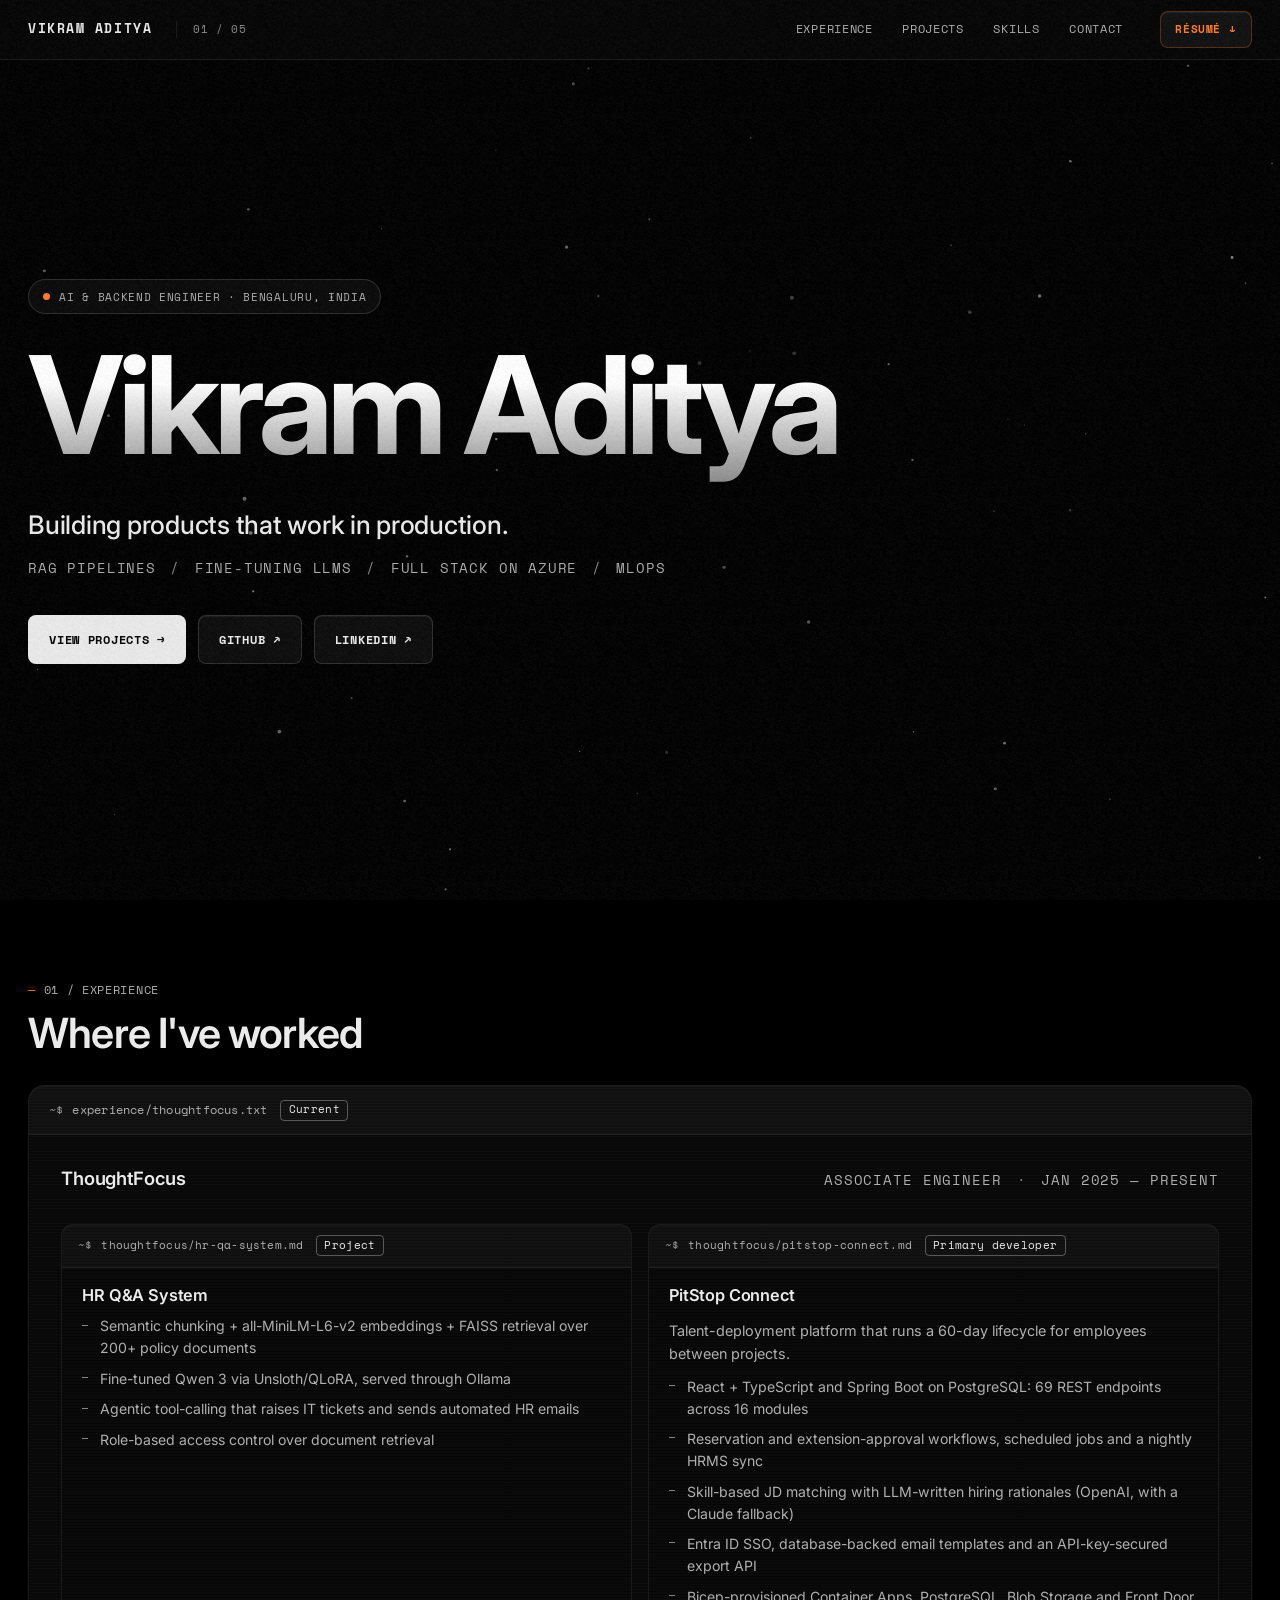
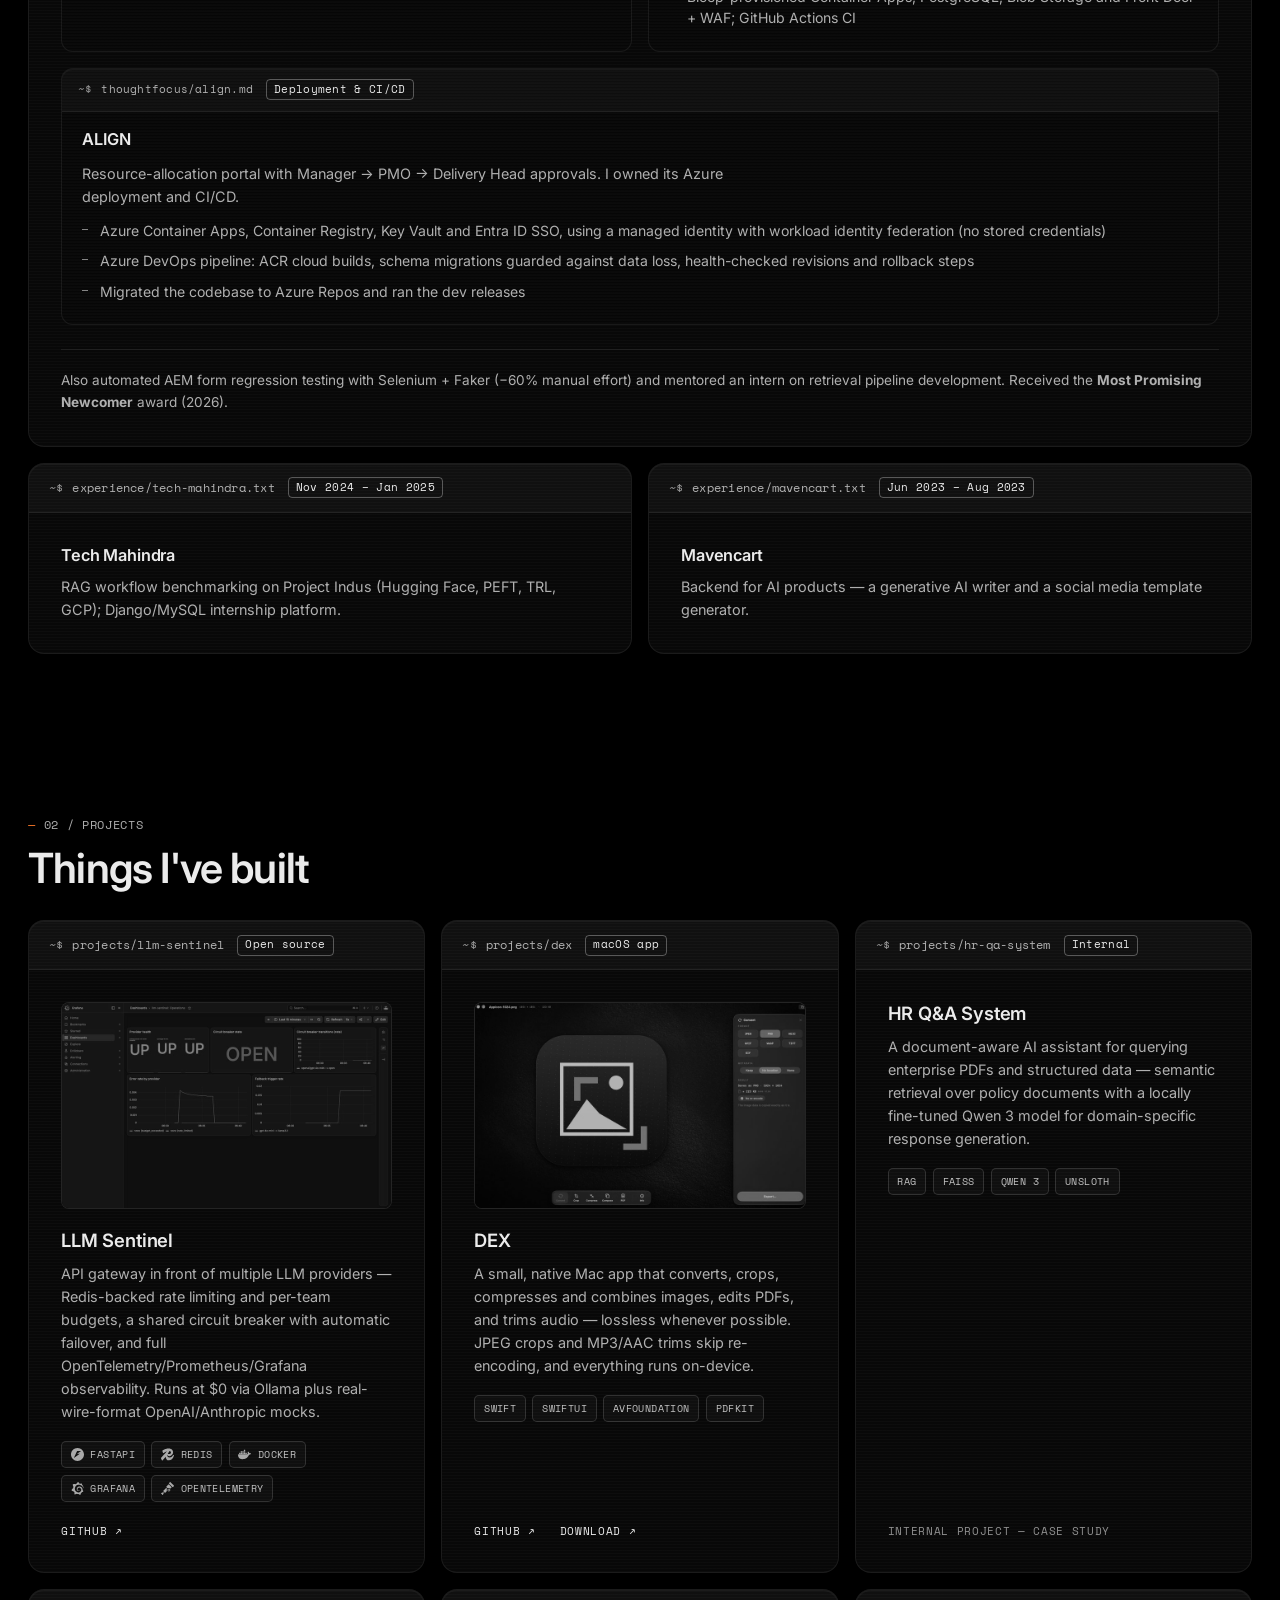
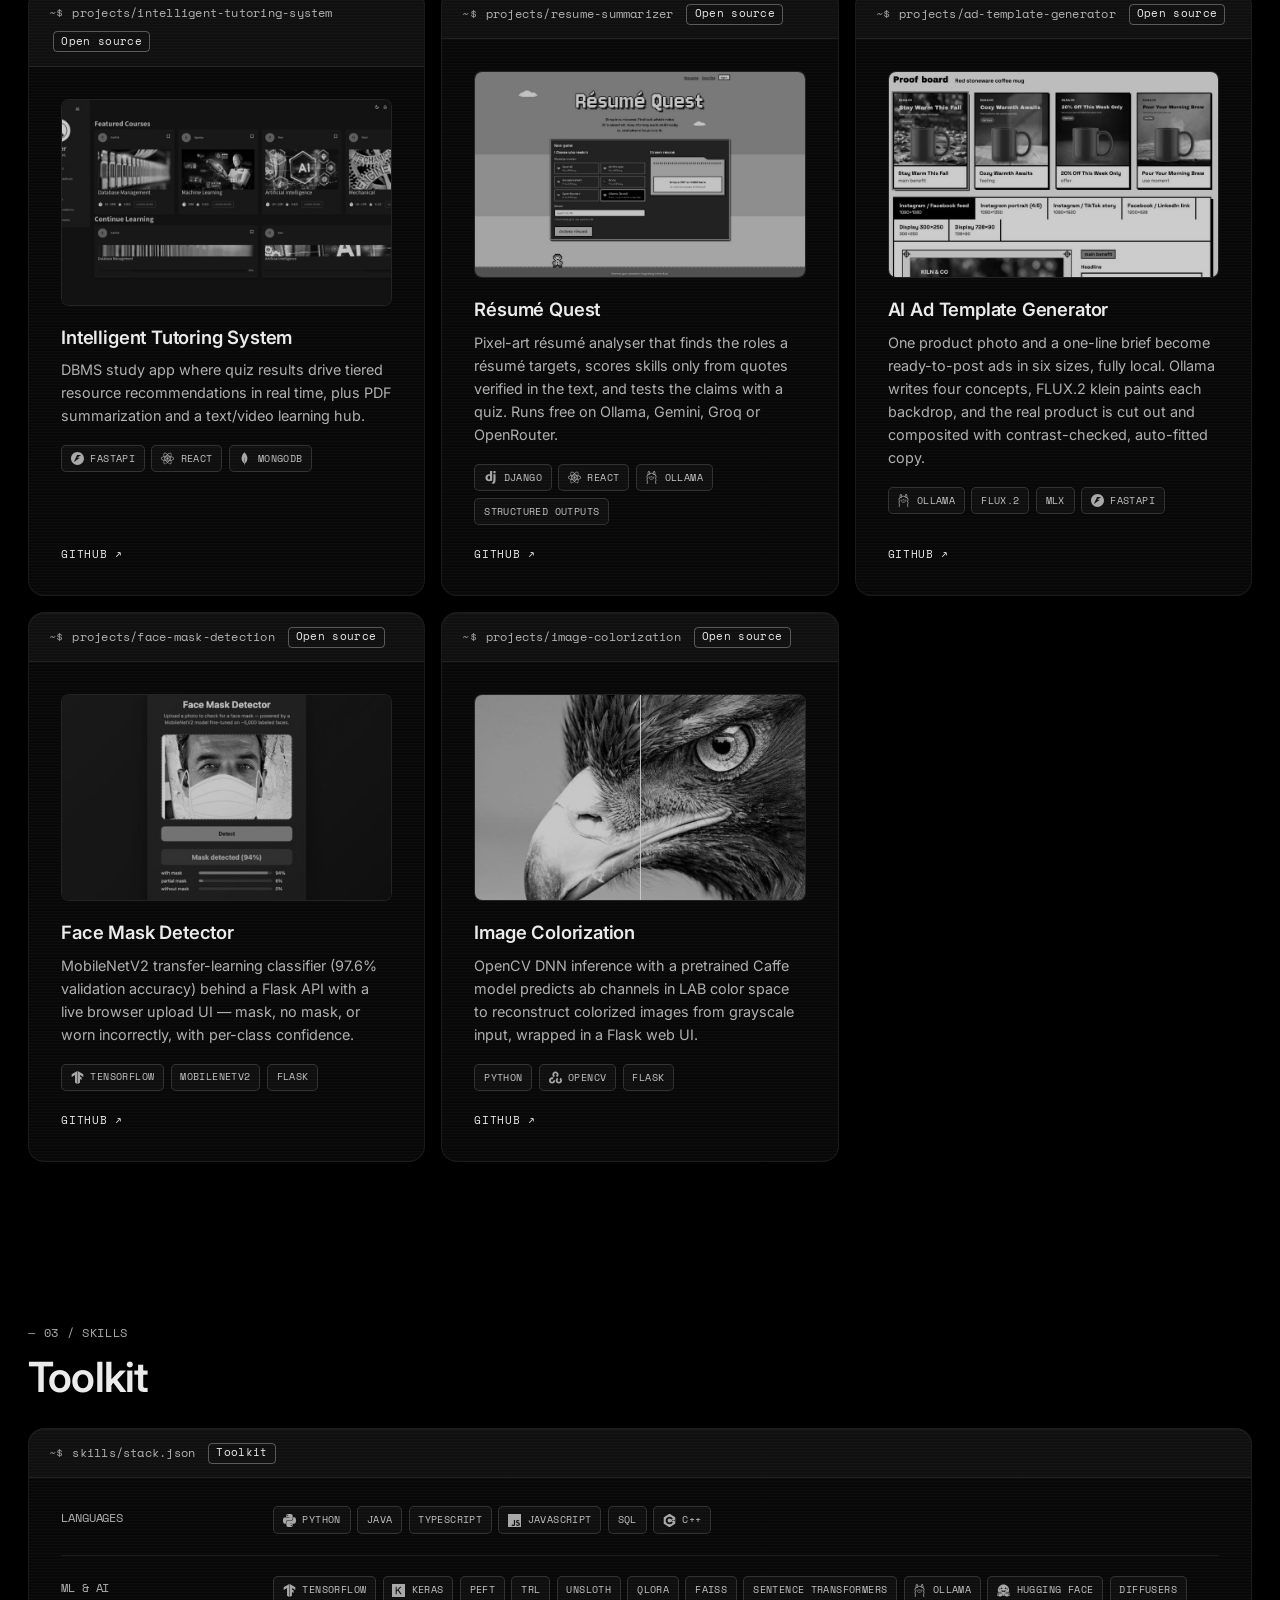
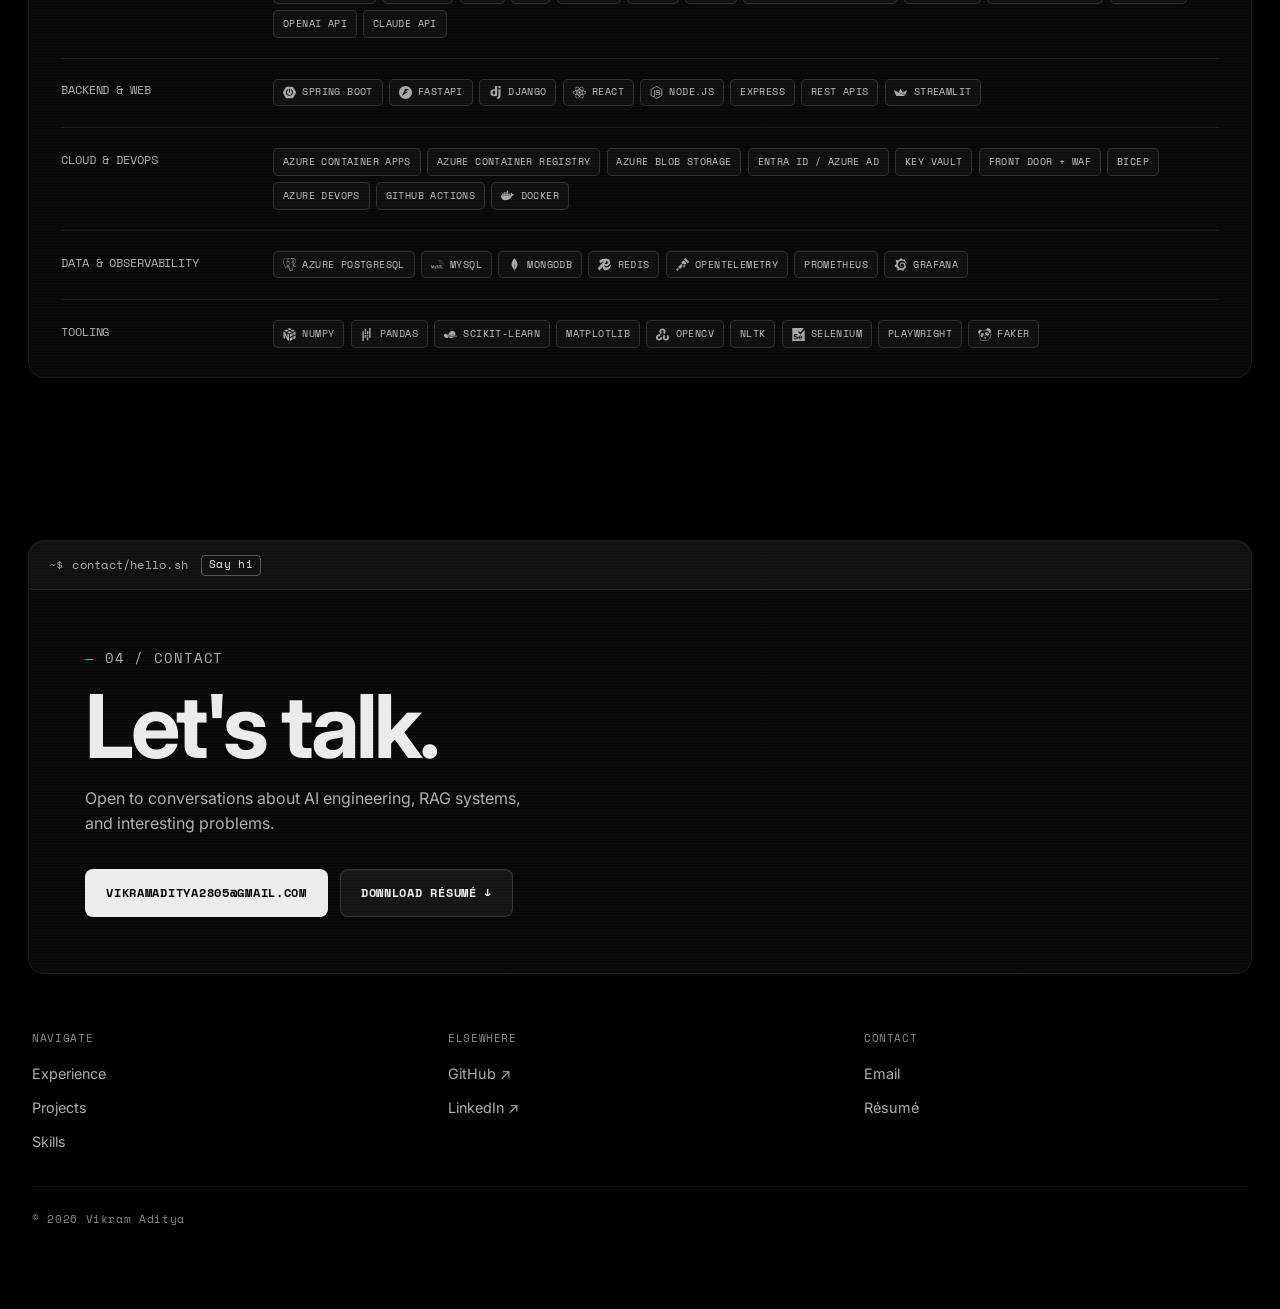
==== commit 4f04ee6a: "Show the Résumé Quest rebuild on the resume-summarizer card Its thumbnail is now the app's whole tit" ====
--- a/index.html
+++ b/index.html
@@ -204,11 +204,11 @@
         <article class="window project reveal">
           <div class="window-bar"><span class="prompt">~$</span> <span class="path">projects/resume-summarizer</span> <span class="badge">Open source</span></div>
           <div class="window-body">
-            <a class="project-shot" href="https://github.com/vxkram/resume-summarizer" target="_blank" rel="noopener" tabindex="-1"><img src="img/resume-summarizer.jpg" width="800" height="500" loading="lazy" decoding="async" alt="Resume Summarizer upload page in dark mode"></a>
-            <h3>Resume Summarizer</h3>
-            <p>Upload a resume PDF and get a GPT-generated summary plus tailored interview questions, with a review flow to answer and save them.</p>
-            <div class="tag-row">
-              <span class="tag"><svg class="tag-icon" aria-hidden="true" focusable="false"><use href="icons.svg#django"/></svg>Django</span><span class="tag"><svg class="tag-icon" aria-hidden="true" focusable="false"><use href="icons.svg#react"/></svg>React</span><span class="tag">OpenAI</span>
+            <a class="project-shot" href="https://github.com/vxkram/resume-summarizer" target="_blank" rel="noopener" tabindex="-1"><img src="img/resume-summarizer.jpg" width="800" height="500" loading="lazy" decoding="async" alt="Résumé Quest title screen: pixel-art sky, provider picker and résumé drop zone"></a>
+            <h3>Résumé Quest</h3>
+            <p>Pixel-art résumé analyser that finds the roles a résumé targets, scores skills only from quotes verified in the text, and tests the claims with a quiz. Runs free on Ollama, Gemini, Groq or OpenRouter.</p>
+            <div class="tag-row">
+              <span class="tag"><svg class="tag-icon" aria-hidden="true" focusable="false"><use href="icons.svg#django"/></svg>Django</span><span class="tag"><svg class="tag-icon" aria-hidden="true" focusable="false"><use href="icons.svg#react"/></svg>React</span><span class="tag"><svg class="tag-icon" aria-hidden="true" focusable="false"><use href="icons.svg#ollama"/></svg>Ollama</span><span class="tag">Structured outputs</span>
             </div>
             <a href="https://github.com/vxkram/resume-summarizer" target="_blank" rel="noopener" class="card-link">GitHub ↗</a>
           </div>
--- a/styles.css
+++ b/styles.css
@@ -336,8 +336,7 @@
 .card-link:hover{color:var(--accent)}
 .card-note{color:var(--faint)}
 
-/* Project screenshots: one 16:10 frame per card, with the page's grain
-   tile laid over them so bright screenshots sit in the dark design. */
+/* Project screenshots: one 16:10 frame per card, shown clean (no grain). */
 .project-shot{
   display:block;position:relative;aspect-ratio:16/10;margin-bottom:1.25rem;
   border-radius:8px;overflow:hidden;
@@ -346,19 +345,19 @@
 .project-shot img{
   display:block;width:100%;height:100%;object-fit:cover;
   filter:brightness(.88) saturate(.92);
-  transition:filter .5s ease;
-}
-/* Black and white until the card is hovered. Touch screens have no hover,
-   so they keep the color. */
+  transition:filter .5s ease,transform .9s cubic-bezier(.22,.61,.36,1);
+}
+/* Black and white until the card is hovered, then color and a slow zoom.
+   Touch screens have no hover, so they keep the color and stay still. */
 @media (hover:hover){
   .project-shot img{filter:grayscale(1) brightness(.8)}
   .project:hover .project-shot img,
-  .project:focus-within .project-shot img{filter:brightness(.88) saturate(.92)}
-}
-.project-shot::after{
-  content:'';position:absolute;inset:0;pointer-events:none;
-  background:url(./grain.png) repeat;
-  opacity:.14;mix-blend-mode:overlay;
+  .project:focus-within .project-shot img{filter:brightness(.88) saturate(.92);transform:scale(1.08)}
+}
+@media (prefers-reduced-motion:reduce){
+  .project-shot img{transition:filter .5s ease}
+  .project:hover .project-shot img,
+  .project:focus-within .project-shot img{transform:none}
 }
 .card-links{display:flex;gap:1.5rem;margin-top:auto}
 
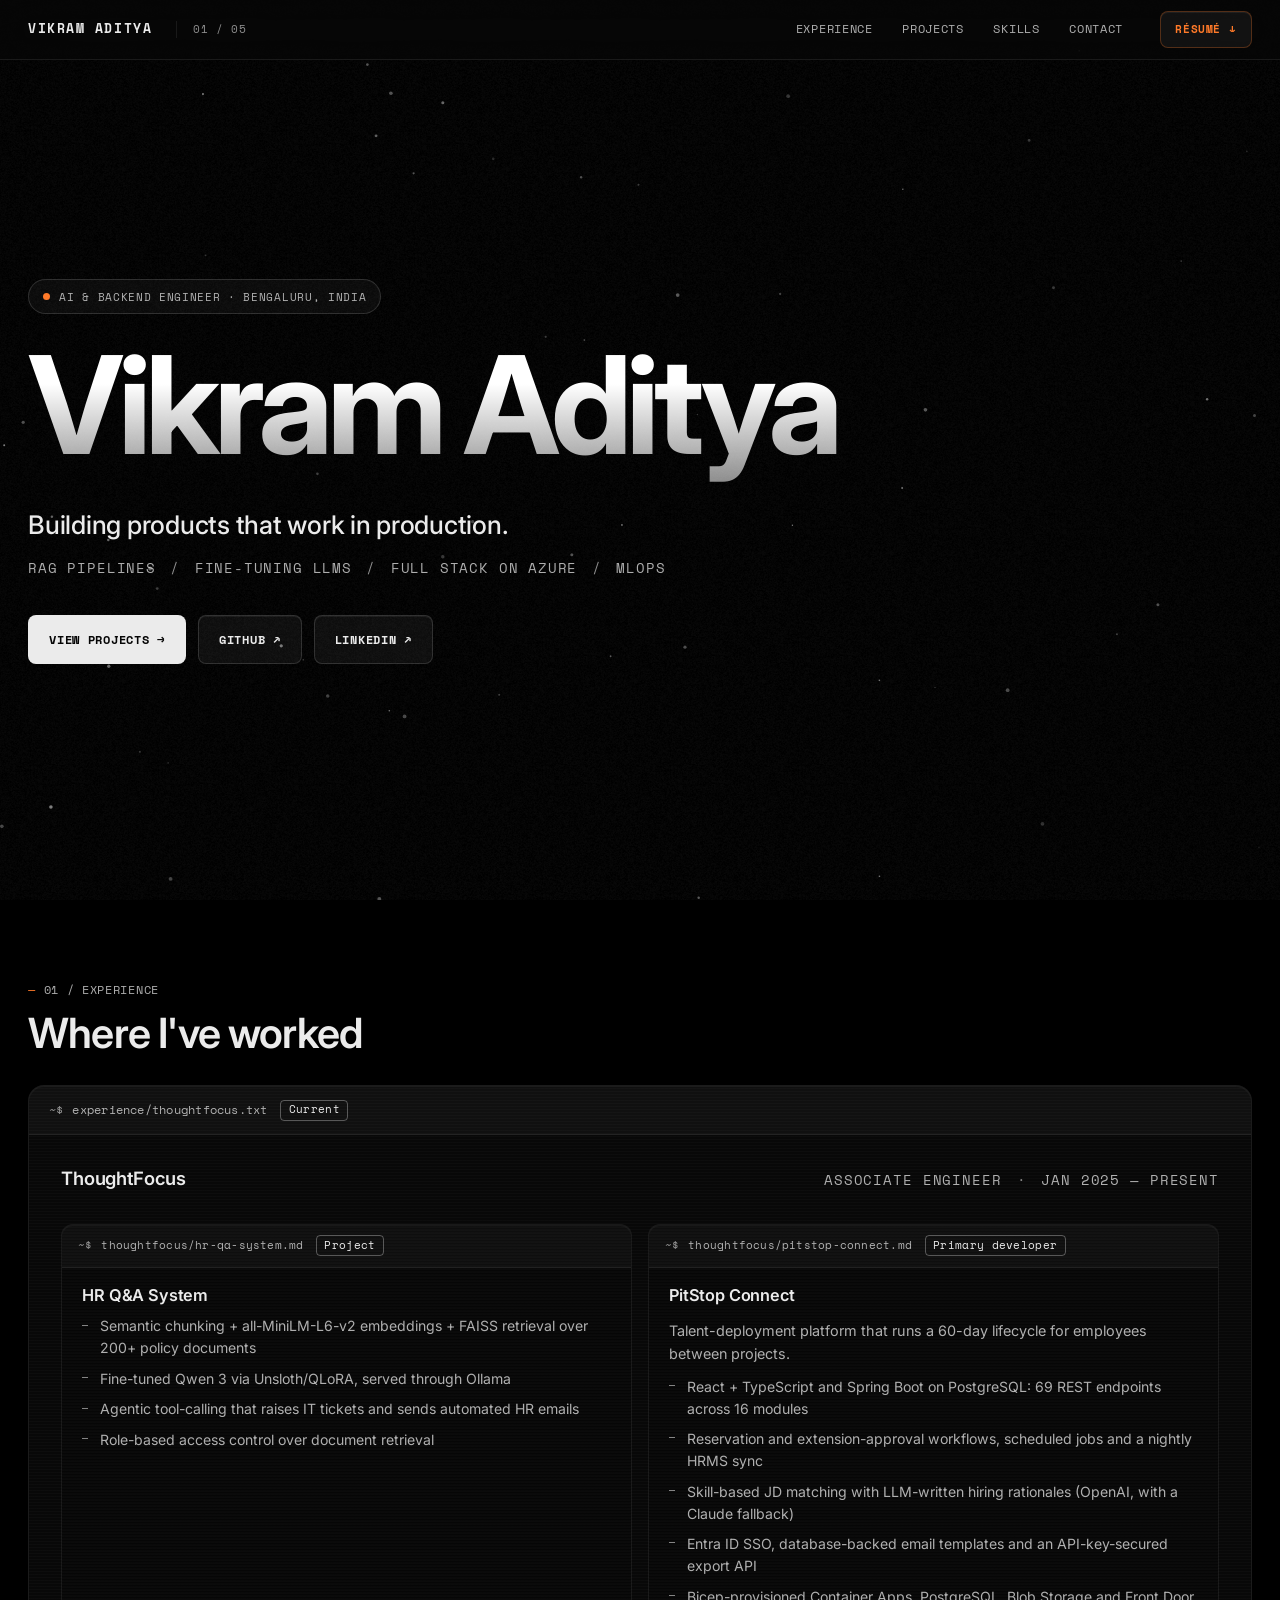
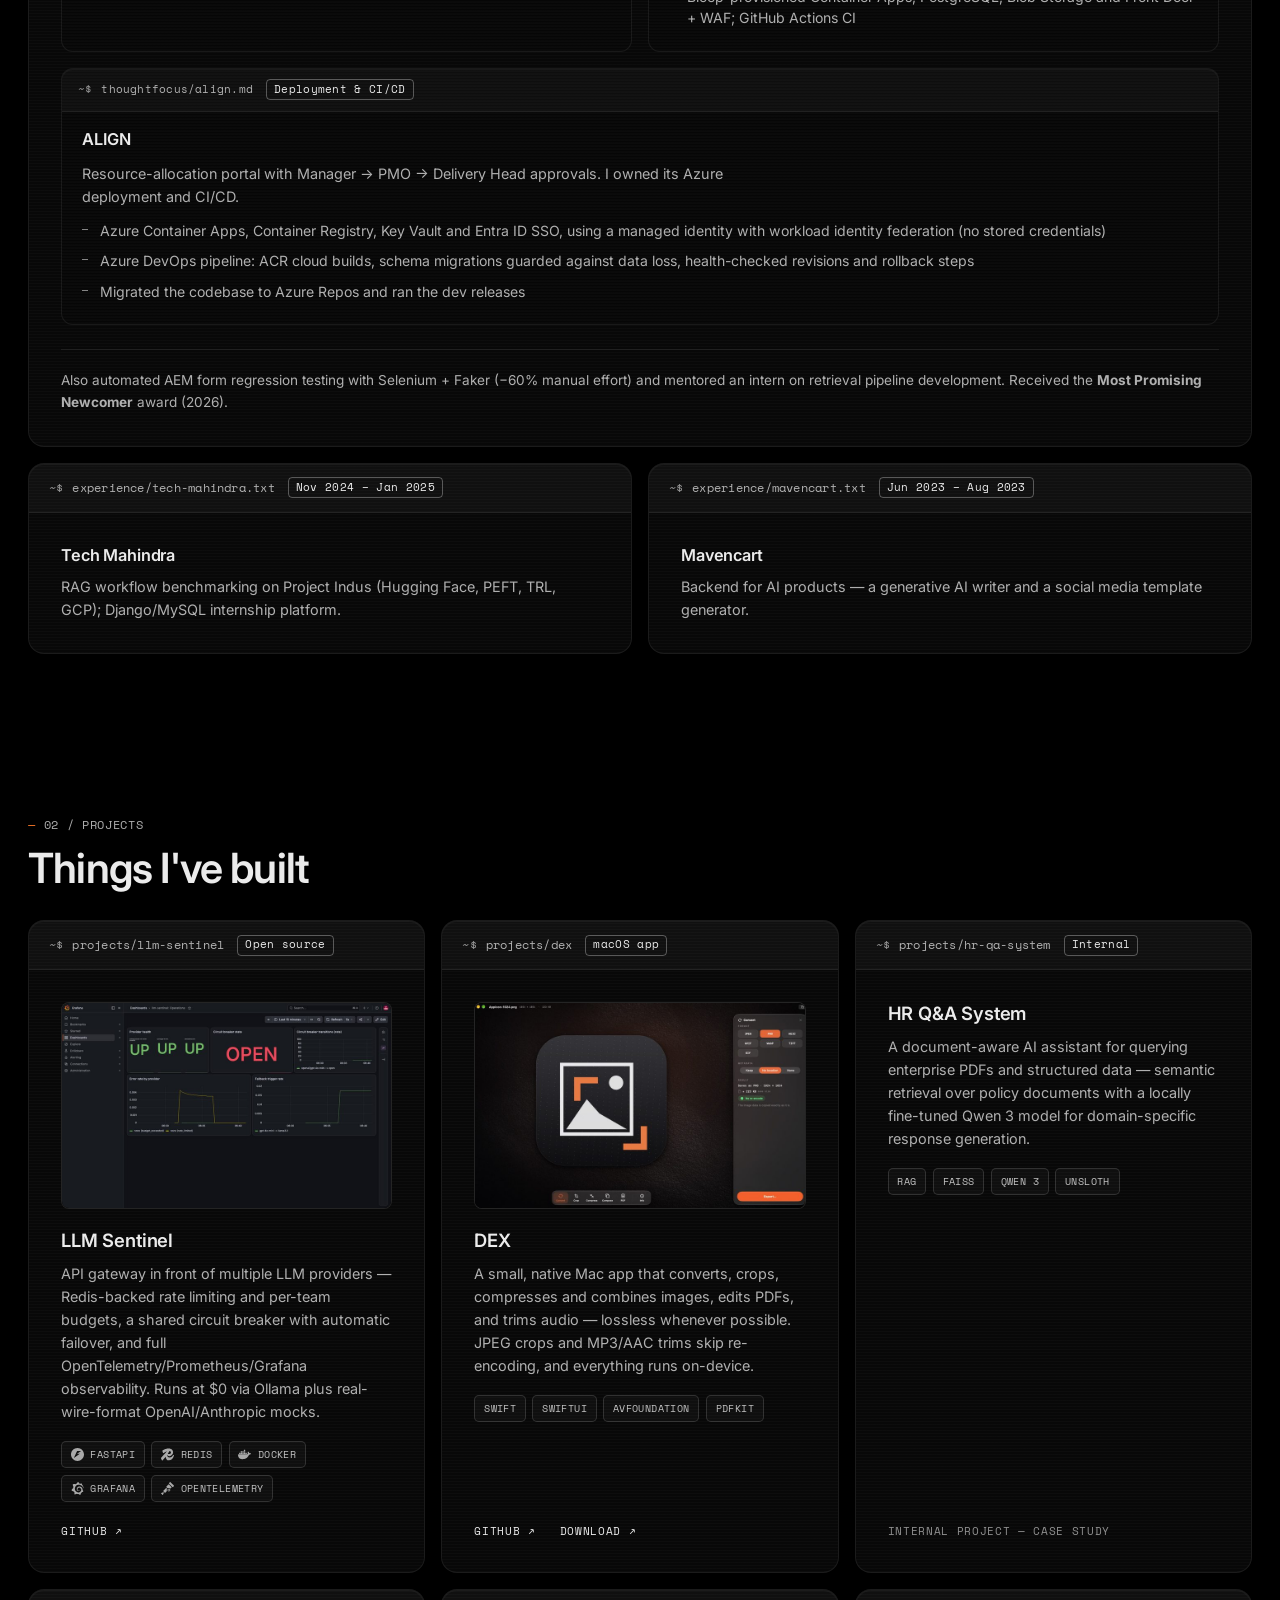
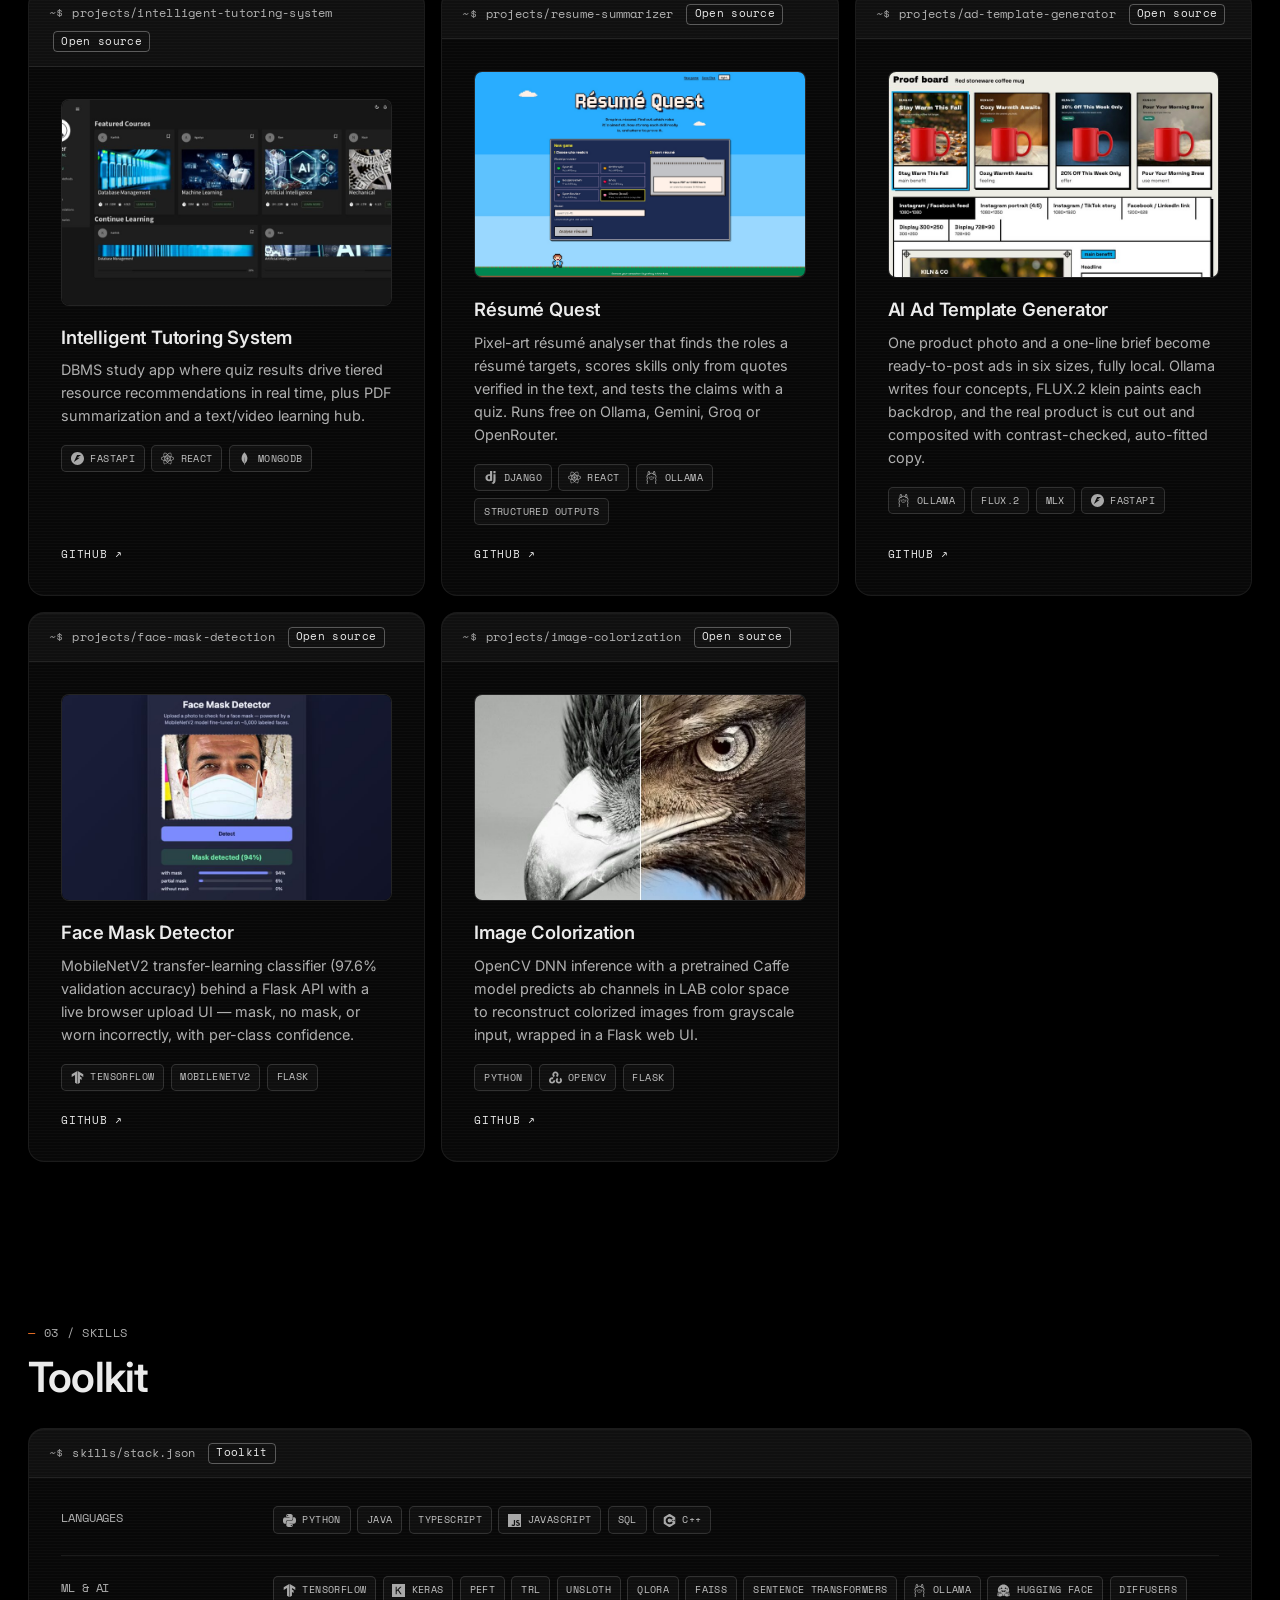
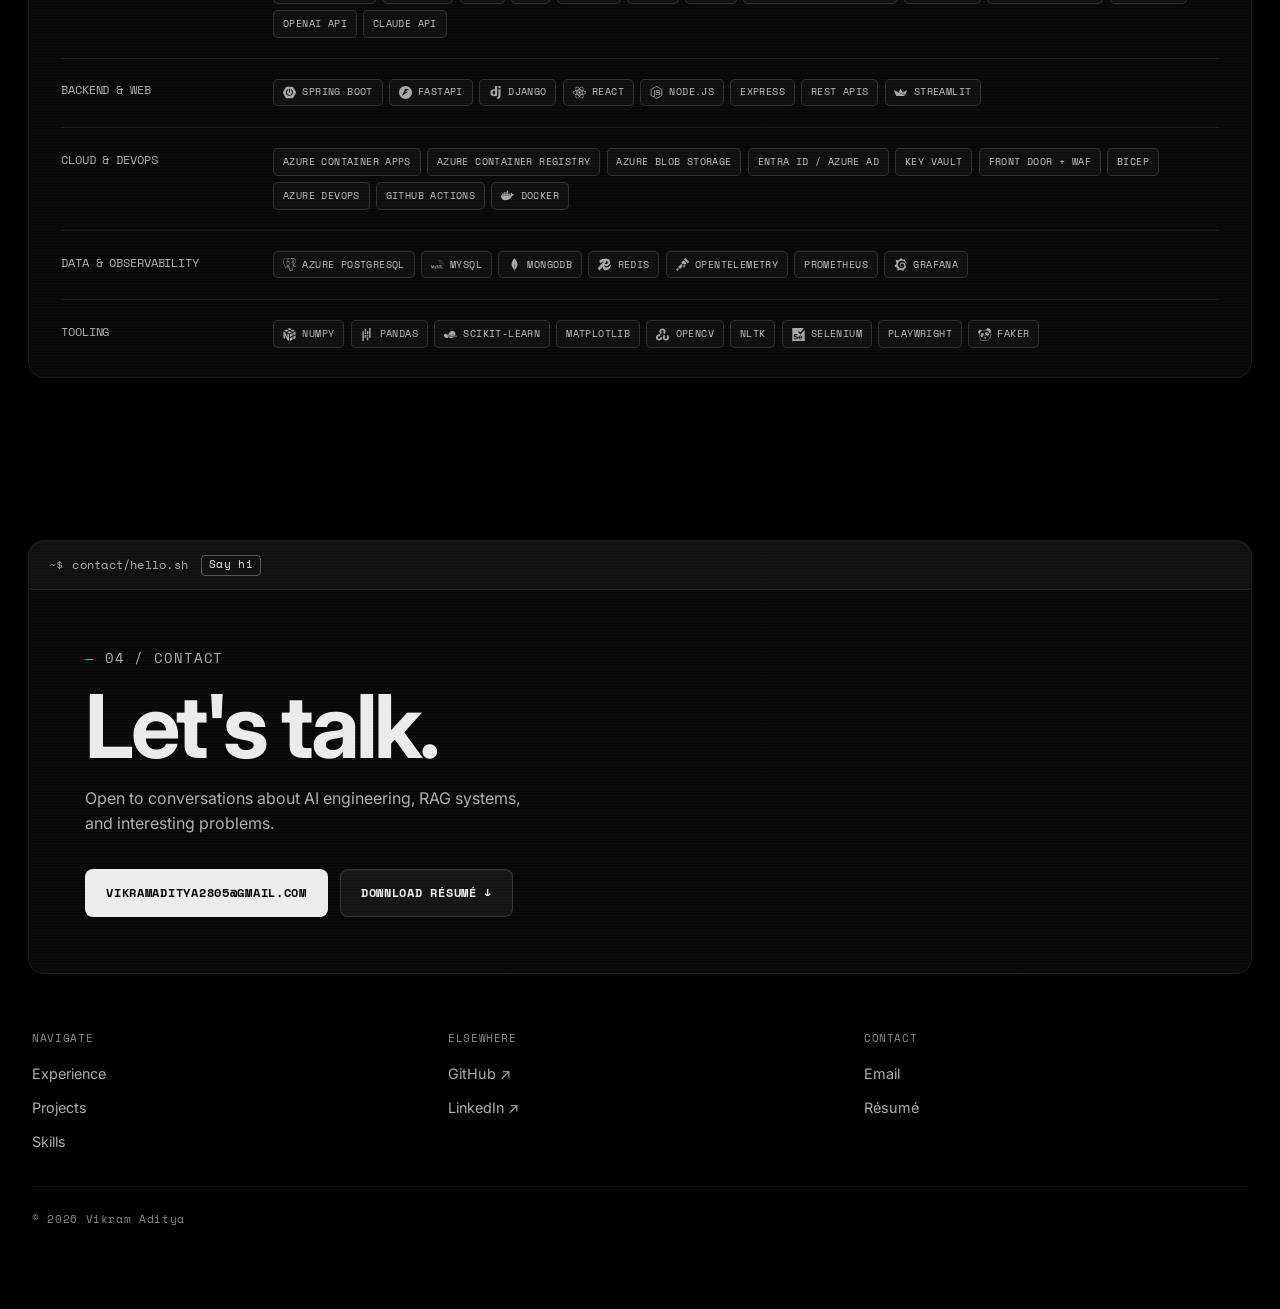
==== commit 93c0be5e: "Keep project screenshots in colour with a subtle hover zoom, free of grain Drops the grayscale-until" ====
--- a/index.html
+++ b/index.html
@@ -22,7 +22,7 @@
 <link rel="preconnect" href="https://fonts.googleapis.com">
 <link rel="preconnect" href="https://fonts.gstatic.com" crossorigin>
 <link href="https://fonts.googleapis.com/css2?family=Space+Mono:wght@400;700&family=Inter:wght@400;500;600;700&display=swap" rel="stylesheet">
-<link rel="stylesheet" href="./styles.css">
+<link rel="stylesheet" href="./styles.css?v=20261018b">
 <script>document.documentElement.classList.add('js')</script>
 </head>
 <body>
--- a/styles.css
+++ b/styles.css
@@ -76,12 +76,12 @@
    it maps 1:1 to device pixels on 2x screens. A tiled image rather than a
    live SVG feTurbulence filter -- the filter rendered soft/blurry in
    Chrome, while image tiling is sampled the same in every engine.
-   Normal blending at ~3% over the whole page, cards included: that lifts
-   pure black to ~4/255 with a pixel spread of ~3, the same very fine
-   texture as the reference design. Sits above everything (z-index 50)
-   but never takes pointer events. */
+   Normal blending at ~3%: that lifts pure black to ~4/255 with a pixel
+   spread of ~3, the same very fine texture as the reference design.
+   Sits behind the content (below .panels and the top bar), so it shows
+   through the translucent cards but never over project screenshots. */
 .grain{
-  position:fixed;inset:0;z-index:50;pointer-events:none;
+  position:fixed;inset:0;z-index:2;pointer-events:none;
   background:url(./grain.png) repeat;
   background-size:128px 128px;
   opacity:var(--grain-opacity);
@@ -336,7 +336,7 @@
 .card-link:hover{color:var(--accent)}
 .card-note{color:var(--faint)}
 
-/* Project screenshots: one 16:10 frame per card, shown clean (no grain). */
+/* Project screenshots: one 16:10 frame per card, in full colour, no grain. */
 .project-shot{
   display:block;position:relative;aspect-ratio:16/10;margin-bottom:1.25rem;
   border-radius:8px;overflow:hidden;
@@ -344,20 +344,12 @@
 }
 .project-shot img{
   display:block;width:100%;height:100%;object-fit:cover;
-  filter:brightness(.88) saturate(.92);
-  transition:filter .5s ease,transform .9s cubic-bezier(.22,.61,.36,1);
-}
-/* Black and white until the card is hovered, then color and a slow zoom.
-   Touch screens have no hover, so they keep the color and stay still. */
-@media (hover:hover){
-  .project-shot img{filter:grayscale(1) brightness(.8)}
+  transition:transform .8s cubic-bezier(.22,.61,.36,1);
+}
+/* Full colour always; a barely-there zoom when the card is hovered. */
+@media (hover:hover) and (prefers-reduced-motion:no-preference){
   .project:hover .project-shot img,
-  .project:focus-within .project-shot img{filter:brightness(.88) saturate(.92);transform:scale(1.08)}
-}
-@media (prefers-reduced-motion:reduce){
-  .project-shot img{transition:filter .5s ease}
-  .project:hover .project-shot img,
-  .project:focus-within .project-shot img{transform:none}
+  .project:focus-within .project-shot img{transform:scale(1.03)}
 }
 .card-links{display:flex;gap:1.5rem;margin-top:auto}
 
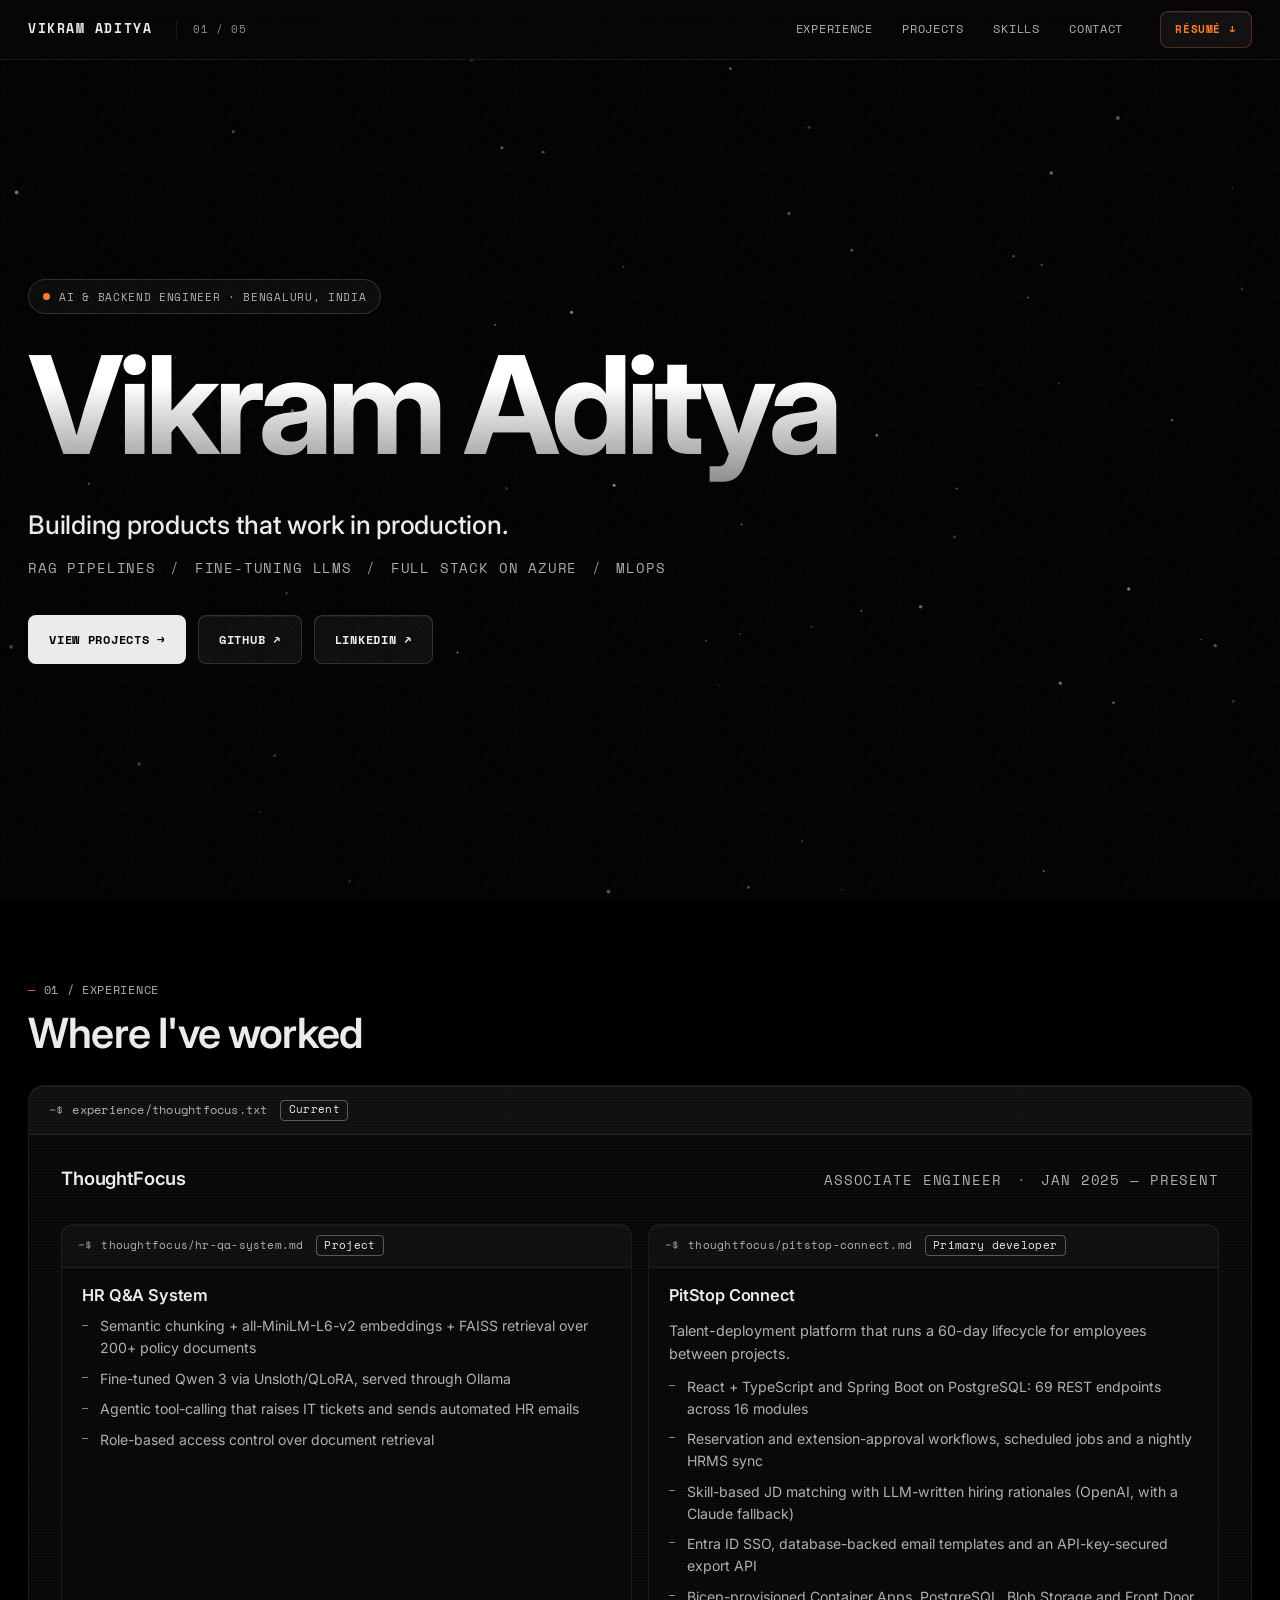
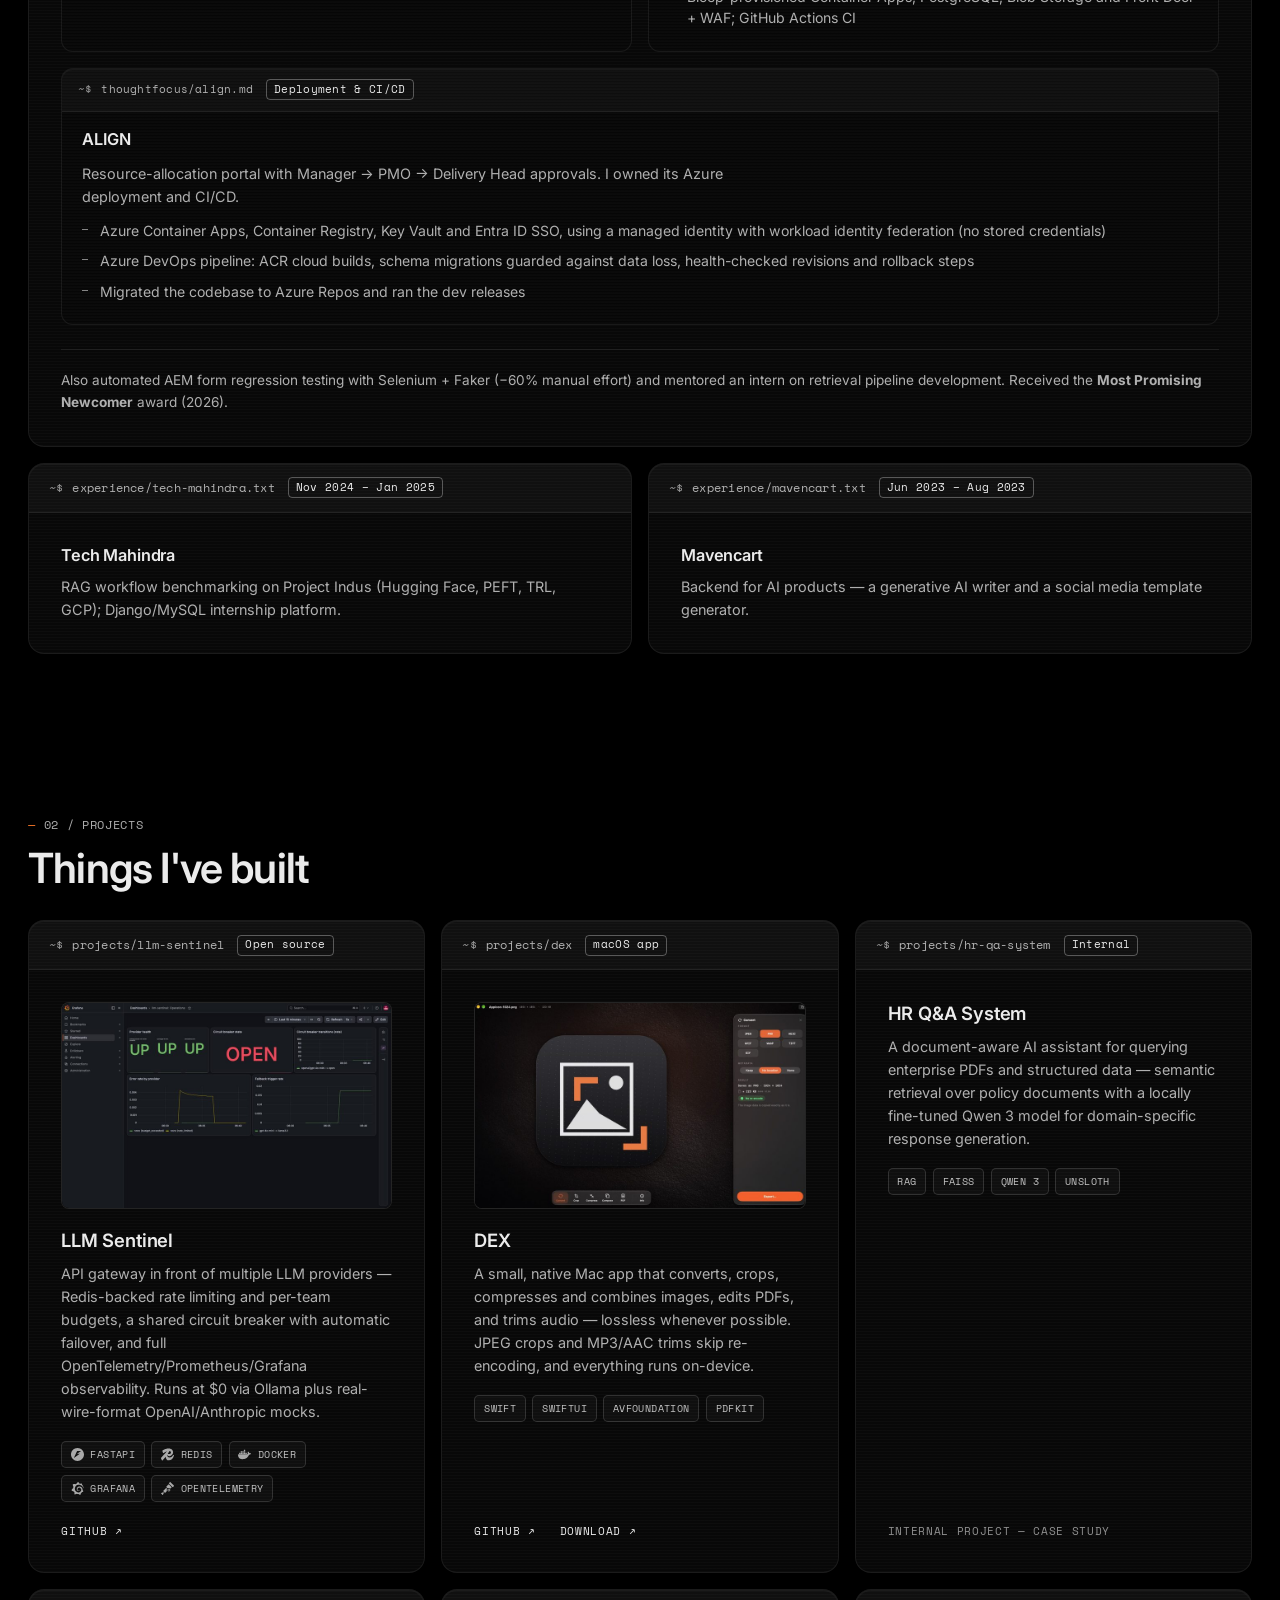
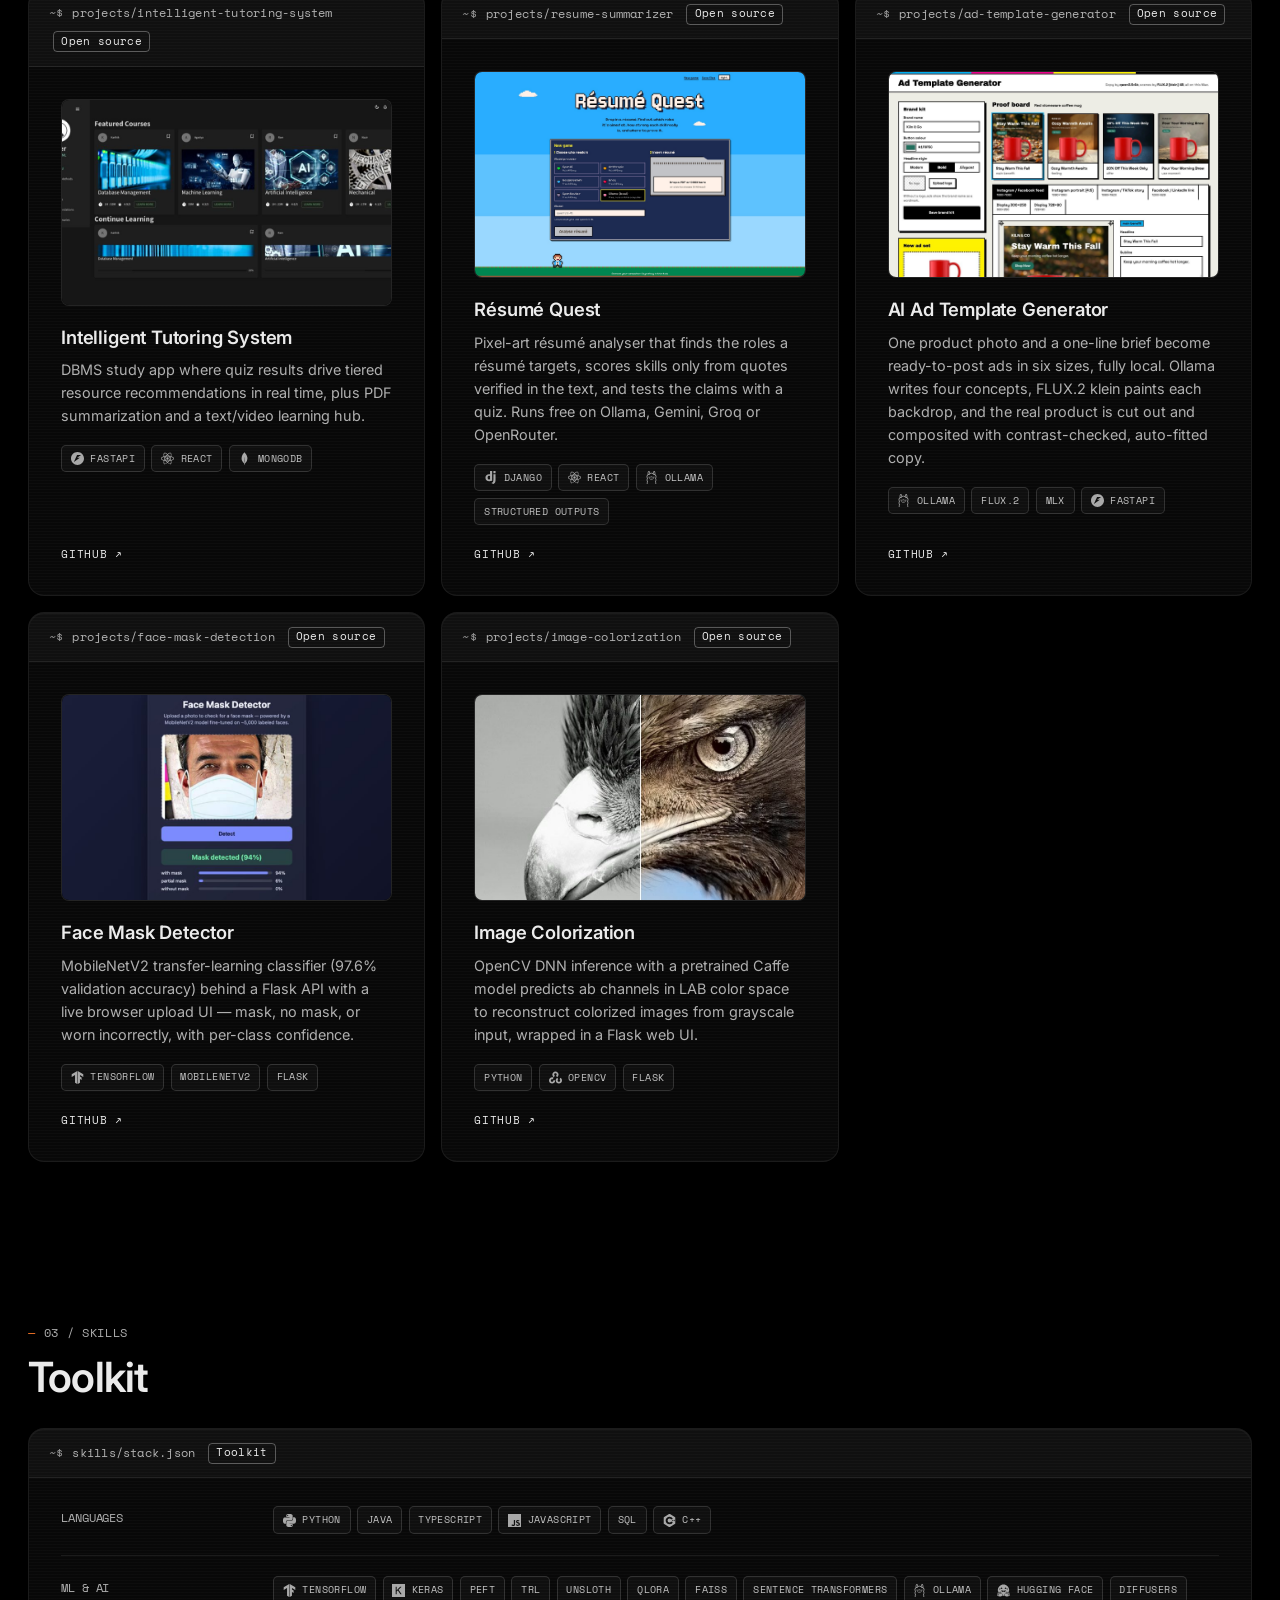
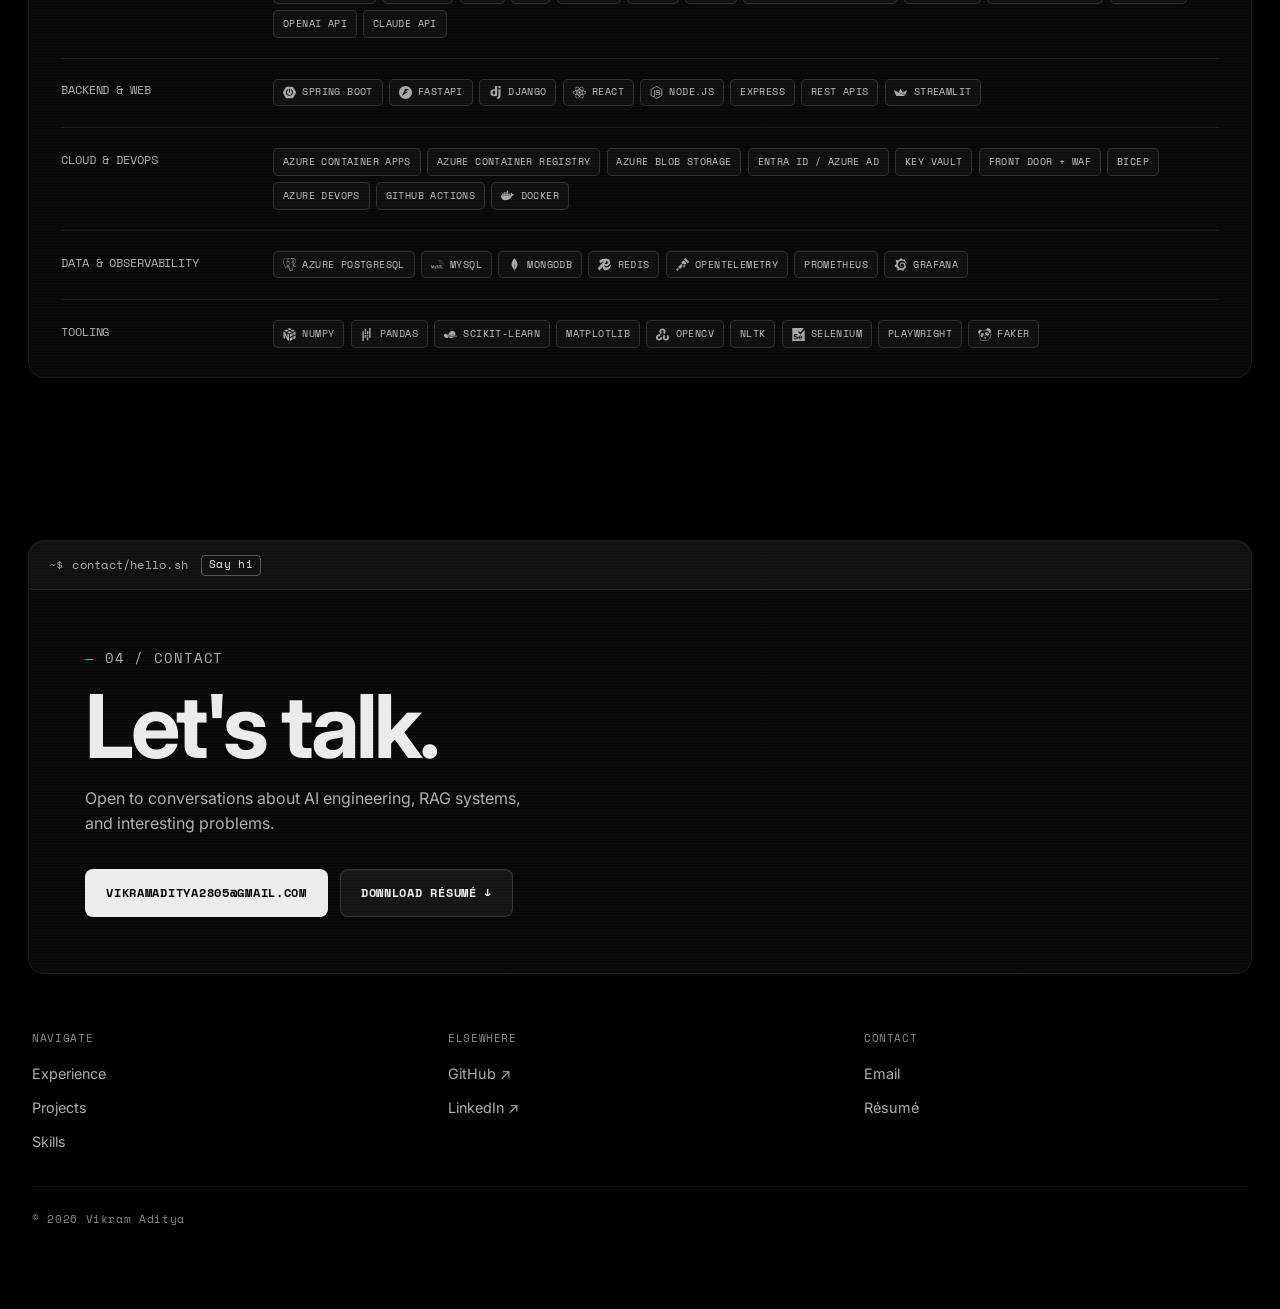
==== commit 2dc775f7: "Re-crop the ad generator screenshot so it sits centred in its card The old crop took only the right-" ====
--- a/index.html
+++ b/index.html
@@ -216,7 +216,7 @@
         <article class="window project reveal">
           <div class="window-bar"><span class="prompt">~$</span> <span class="path">projects/ad-template-generator</span> <span class="badge">Open source</span></div>
           <div class="window-body">
-            <a class="project-shot" href="https://github.com/vxkram/ad_template" target="_blank" rel="noopener" tabindex="-1"><img src="img/ad-template.jpg" width="800" height="500" loading="lazy" decoding="async" alt="Ad Template Generator: four ad concepts for a red mug and the editor showing the Instagram feed ad"></a>
+            <a class="project-shot" href="https://github.com/vxkram/ad_template" target="_blank" rel="noopener" tabindex="-1"><img src="img/ad-template.jpg?v=2" width="800" height="500" loading="lazy" decoding="async" alt="Ad Template Generator: brand kit, a proof board of four ad concepts for a red mug, and the ad editor"></a>
             <h3>AI Ad Template Generator</h3>
             <p>One product photo and a one-line brief become ready-to-post ads in six sizes, fully local. Ollama writes four concepts, FLUX.2 klein paints each backdrop, and the real product is cut out and composited with contrast-checked, auto-fitted copy.</p>
             <div class="tag-row">
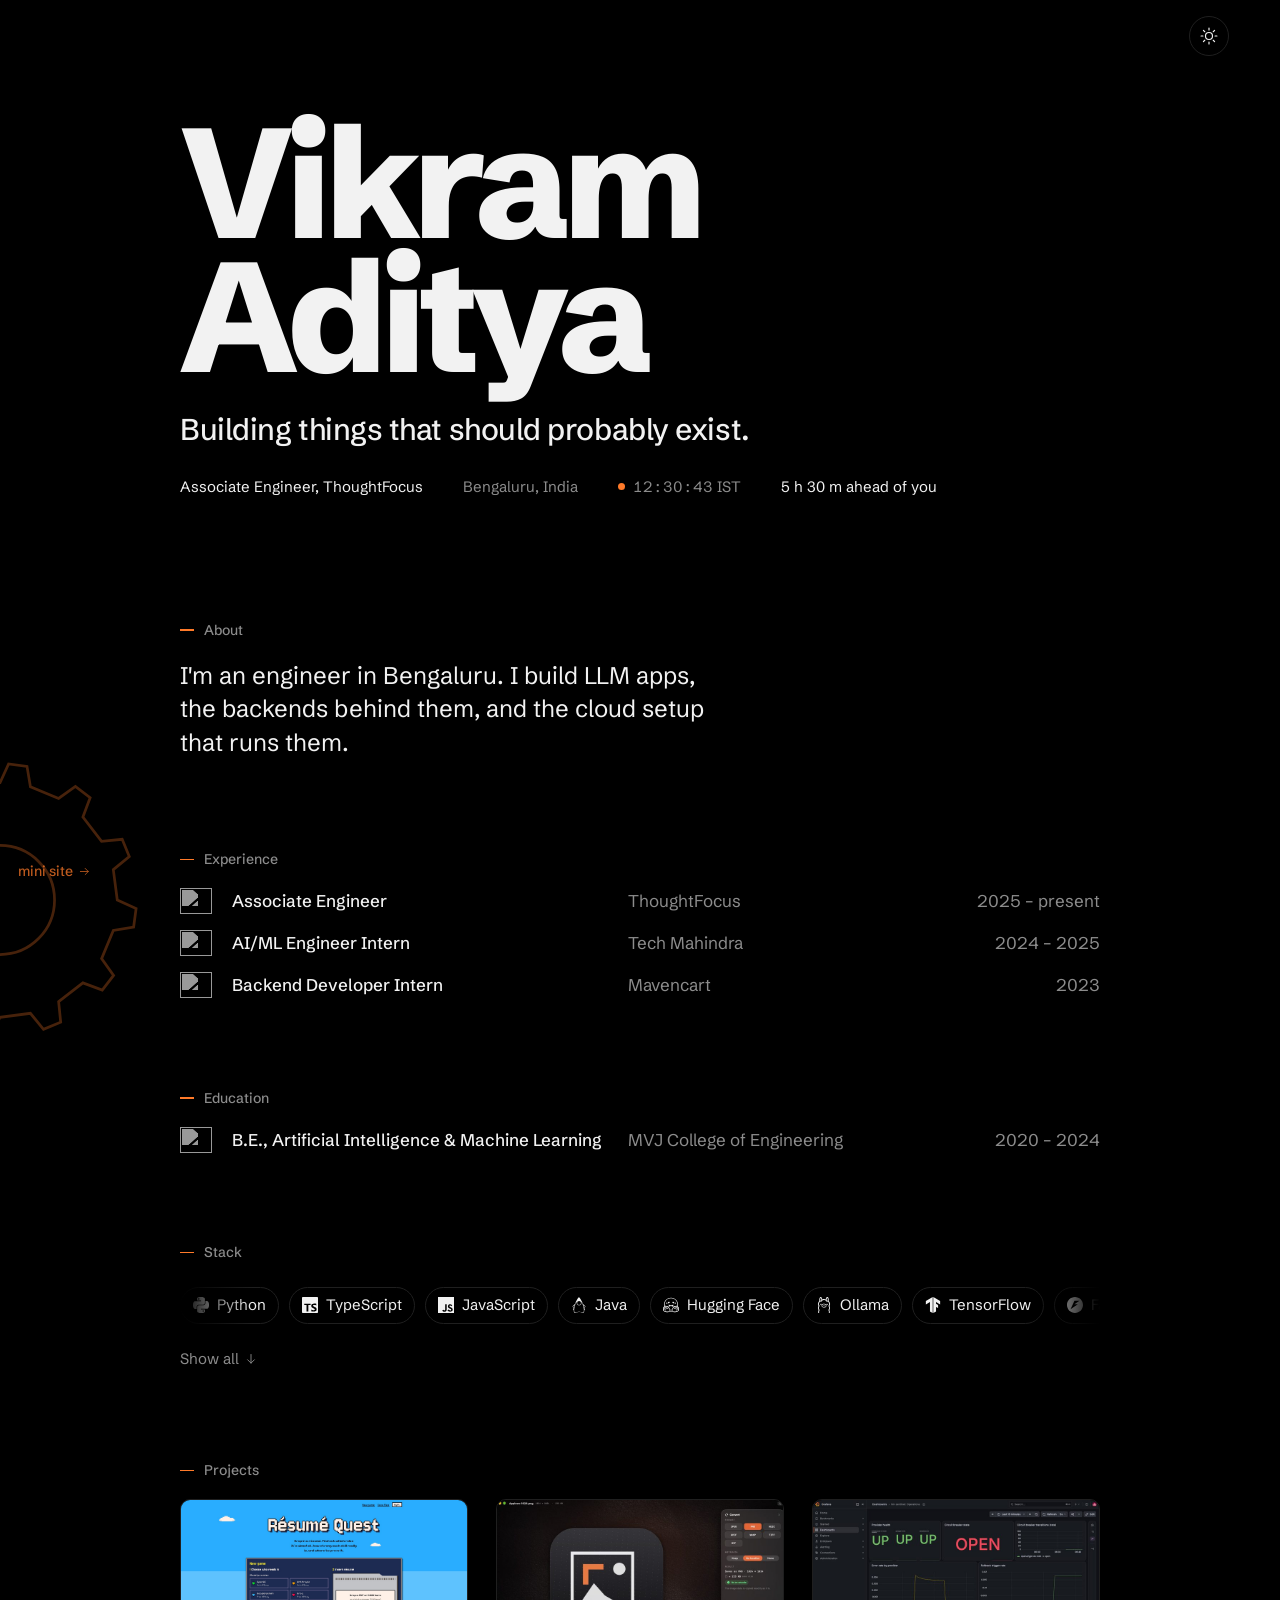
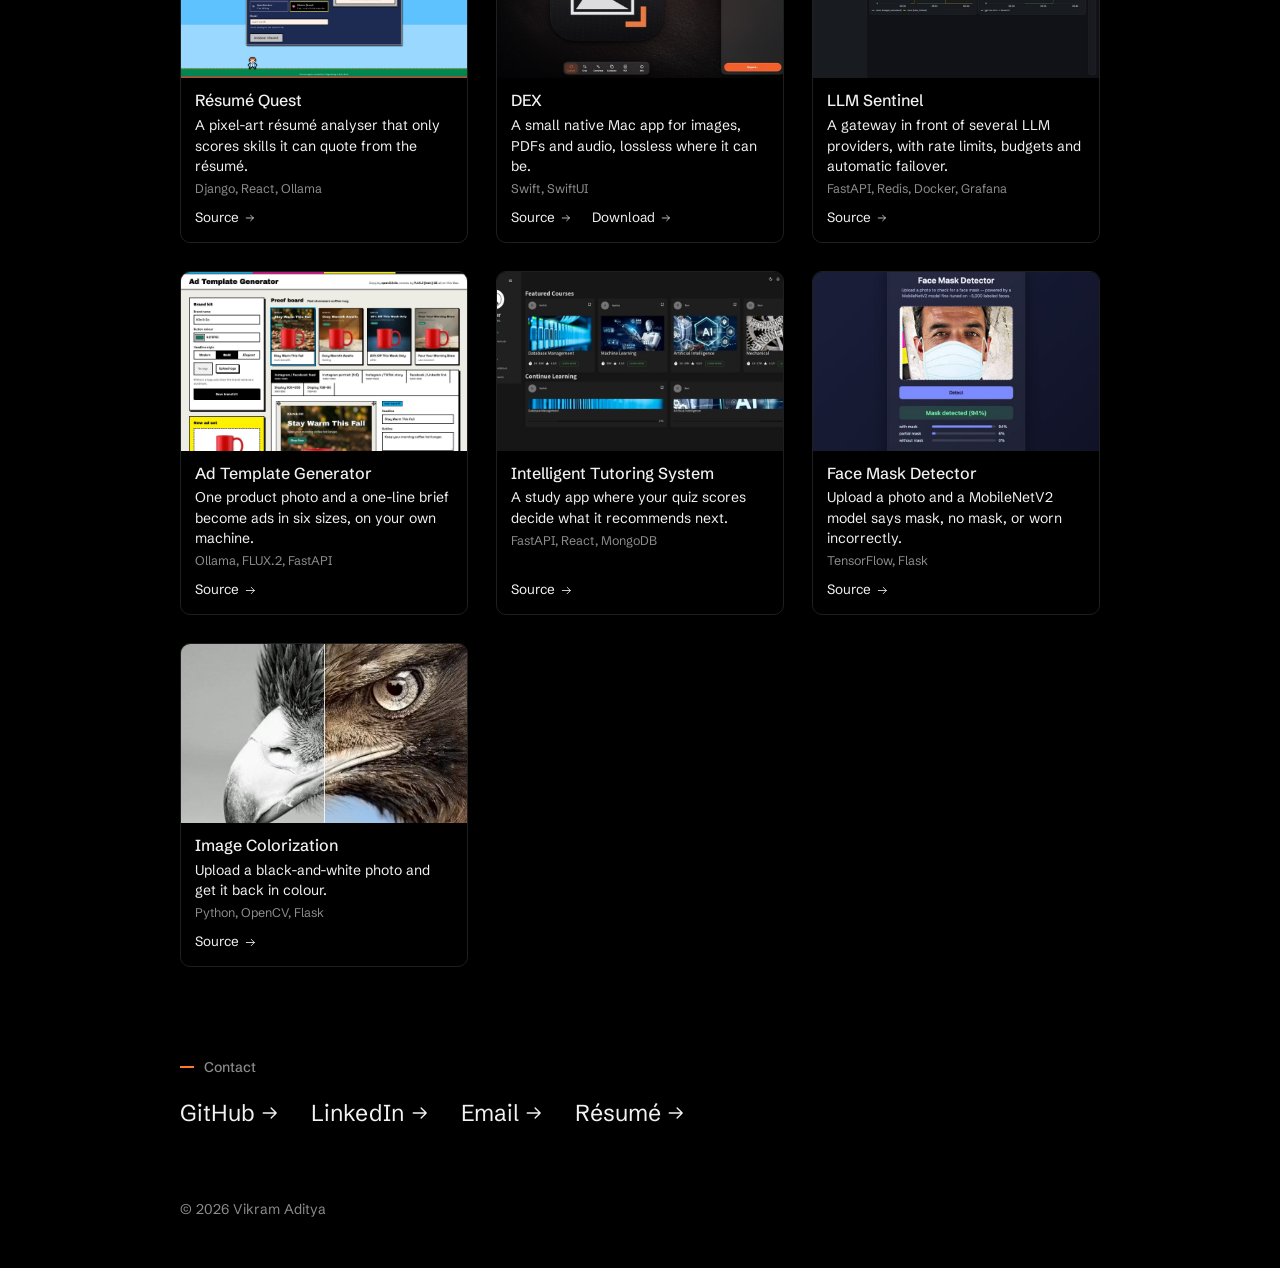
==== commit 3fe92969: "Redesign the site in a Swiss style with dark and light themes Centred single column, live IST clock " ====
--- a/index.html
+++ b/index.html
@@ -1,355 +1,195 @@
 <!DOCTYPE html>
-<html lang="en">
+<html lang="en" data-theme="dark">
 <head>
-<meta charset="UTF-8">
-<meta name="viewport" content="width=device-width, initial-scale=1.0, viewport-fit=cover">
-<title>Vikram Aditya — AI &amp; Backend Engineer</title>
-<meta name="description" content="Vikram Aditya — AI &amp; Backend Engineer building RAG pipelines, fine-tuned LLMs, and full-stack platforms on Azure.">
-<meta name="author" content="Vikram Aditya">
-<meta name="theme-color" content="#000000">
-<meta property="og:type" content="website">
-<meta property="og:url" content="https://vxkram.github.io/">
-<meta property="og:title" content="Vikram Aditya — AI Engineer">
-<meta property="og:description" content="Vikram Aditya is an AI engineer in Bengaluru working on LLM apps, backend systems and cloud DevOps. See projects, experience and résumé.">
-<meta property="og:image" content="https://vxkram.github.io/og-image-v3.png">
-<meta property="og:image:width" content="2400">
-<meta property="og:image:height" content="1260">
-<meta name="twitter:card" content="summary_large_image">
-<link rel="icon" href="./favicon.ico" sizes="any">
-<link rel="icon" type="image/png" sizes="32x32" href="./favicon-32x32.png">
-<link rel="icon" type="image/png" sizes="16x16" href="./favicon-16x16.png">
-<link rel="apple-touch-icon" href="./apple-touch-icon.png">
-<link rel="preconnect" href="https://fonts.googleapis.com">
-<link rel="preconnect" href="https://fonts.gstatic.com" crossorigin>
-<link href="https://fonts.googleapis.com/css2?family=Space+Mono:wght@400;700&family=Inter:wght@400;500;600;700&display=swap" rel="stylesheet">
-<link rel="stylesheet" href="./styles.css?v=20261018b">
-<script>document.documentElement.classList.add('js')</script>
+  <meta charset="UTF-8">
+  <meta name="viewport" content="width=device-width, initial-scale=1.0, viewport-fit=cover">
+  <title>Vikram Aditya</title>
+  <meta name="description" content="Vikram Aditya, Associate Engineer at ThoughtFocus in Bengaluru. Building things that should probably exist.">
+  <meta name="author" content="Vikram Aditya">
+  <meta name="theme-color" content="#000000">
+  <meta property="og:type" content="website">
+  <meta property="og:url" content="https://vxkram.github.io/">
+  <meta property="og:title" content="Vikram Aditya">
+  <meta property="og:description" content="Associate Engineer at ThoughtFocus, Bengaluru. Building things that should probably exist.">
+  <meta property="og:image" content="https://vxkram.github.io/og-image-v3.png">
+  <meta property="og:image:width" content="2400">
+  <meta property="og:image:height" content="1260">
+  <meta name="twitter:card" content="summary_large_image">
+  <link rel="icon" href="./favicon.ico" sizes="any">
+  <link rel="icon" type="image/png" sizes="32x32" href="./favicon-32x32.png">
+  <link rel="icon" type="image/png" sizes="16x16" href="./favicon-16x16.png">
+  <link rel="apple-touch-icon" href="./apple-touch-icon.png">
+  <script>
+    // Apply the saved theme before first paint. Dark is the default.
+    try { if (localStorage.getItem("theme") === "light") document.documentElement.dataset.theme = "light"; } catch (e) {}
+  </script>
+  <link rel="preconnect" href="https://fonts.googleapis.com">
+  <link rel="preconnect" href="https://fonts.gstatic.com" crossorigin>
+  <link href="https://fonts.googleapis.com/css2?family=Schibsted+Grotesk:wght@400;500;800&display=swap" rel="stylesheet">
+  <link rel="stylesheet" href="./styles.css?v=20261019c">
 </head>
 <body>
+  <a class="skip-link" href="#main">Skip to content</a>
+  <div class="progress" aria-hidden="true"><span id="progress"></span></div>
 
-<div class="bg-base" aria-hidden="true"></div>
-<canvas id="dots-bg" class="dots-bg" aria-hidden="true"></canvas>
-<div class="grain" aria-hidden="true"></div>
+  <button class="theme-toggle" id="theme-toggle" type="button" aria-label="Switch to light mode">
+    <svg class="sun" viewBox="0 0 24 24" aria-hidden="true"><circle cx="12" cy="12" r="4.2"/><path d="M12 2.5v2.2M12 19.3v2.2M2.5 12h2.2M19.3 12h2.2M5.3 5.3l1.6 1.6M17.1 17.1l1.6 1.6M5.3 18.7l1.6-1.6M17.1 6.9l1.6-1.6"/></svg>
+    <svg class="moon" viewBox="0 0 24 24" aria-hidden="true"><path d="M20 14.5A8 8 0 0 1 9.5 4a8 8 0 1 0 10.5 10.5z"/></svg>
+  </button>
 
-<div id="sr-live" class="sr-only" aria-live="polite"></div>
+  <header class="masthead wrap">
+    <h1 class="name">Vikram<br>Aditya</h1>
+    <div class="now">
+      <p>Associate Engineer, ThoughtFocus</p>
+      <p class="muted">Bengaluru, India</p>
+      <p class="muted"><span class="clock"><span class="clock-dot" id="clock-dot" aria-hidden="true"></span><time id="clock">--:--:--</time> IST</span></p>
+      <p id="tz-note"></p>
+    </div>
+    <p class="tagline">Building things that should probably exist.</p>
+  </header>
 
-<a class="skip-link" href="#main">Skip to content</a>
+  <main id="main">
+    <section class="row wrap" aria-labelledby="h-about">
+      <h2 id="h-about" class="label">About</h2>
+      <div class="body">
+        <p class="lead">I'm an engineer in Bengaluru. I build LLM apps, the backends behind them, and the cloud setup that runs them.</p>
+      </div>
+    </section>
 
-<header class="topnav-wrap">
-  <nav class="topnav glass-bar" aria-label="Primary">
-    <a class="brand" href="#panel-0">Vikram Aditya</a>
-    <span class="corner-label" id="corner-label" aria-hidden="true">01 / 05</span>
-    <button class="nav-toggle" id="nav-toggle" type="button" aria-expanded="false" aria-controls="nav-links">Menu</button>
-    <ul class="nav-links" id="nav-links">
-      <li><a href="#panel-1" data-nav="1">Experience</a></li>
-      <li><a href="#panel-2" data-nav="2">Projects</a></li>
-      <li><a href="#panel-3" data-nav="3">Skills</a></li>
-      <li><a href="#panel-4" data-nav="4">Contact</a></li>
-    </ul>
-    <a class="btn btn-glass btn-sm nav-cta" href="./Vikram%20Resume.pdf" download>Résumé ↓</a>
-  </nav>
-</header>
+    <section class="row wrap" aria-labelledby="h-exp">
+      <h2 id="h-exp" class="label">Experience</h2>
+      <div class="body">
+        <ul class="entries">
+          <li><img class="logo" src="img/logos/thoughtfocus.png" width="28" height="28" alt=""><span class="what">Associate Engineer</span><span class="where">ThoughtFocus</span><span class="when">2025 – present</span></li>
+          <li><img class="logo" src="img/logos/techmahindra.png" width="28" height="28" alt=""><span class="what">AI/ML Engineer Intern</span><span class="where">Tech Mahindra</span><span class="when">2024 – 2025</span></li>
+          <li><img class="logo" src="img/logos/mavencart.png" width="28" height="28" alt=""><span class="what">Backend Developer Intern</span><span class="where">Mavencart</span><span class="when">2023</span></li>
+        </ul>
+      </div>
+    </section>
 
+    <section class="row wrap" aria-labelledby="h-edu">
+      <h2 id="h-edu" class="label">Education</h2>
+      <div class="body">
+        <ul class="entries">
+          <li><img class="logo" src="img/logos/mvj.png" width="28" height="28" alt=""><span class="what">B.E., Artificial Intelligence &amp; Machine Learning</span><span class="where">MVJ College of Engineering</span><span class="when">2020 – 2024</span></li>
+        </ul>
+      </div>
+    </section>
 
-<main id="main" class="panels">
+    <section class="row wrap" aria-labelledby="h-stack">
+      <h2 id="h-stack" class="label">Stack</h2>
+      <div class="body stack" id="stack">
+        <div class="marquee" id="marquee" aria-hidden="true"></div>
+        <div class="groups" id="stack-groups">
+          <div class="group"><h3>Languages</h3><ul><li class="chip"><svg class="ico" aria-hidden="true"><use href="icons.svg#python"/></svg>Python</li><li class="chip"><svg class="ico" aria-hidden="true"><use href="icons.svg#typescript"/></svg>TypeScript</li><li class="chip"><svg class="ico" aria-hidden="true"><use href="icons.svg#javascript"/></svg>JavaScript</li><li class="chip"><svg class="ico" aria-hidden="true"><use href="icons.svg#openjdk"/></svg>Java</li><li class="chip chip-text">SQL</li></ul></div>
+          <div class="group"><h3>AI and ML</h3><ul><li class="chip"><svg class="ico" aria-hidden="true"><use href="icons.svg#huggingface"/></svg>Hugging Face</li><li class="chip"><svg class="ico" aria-hidden="true"><use href="icons.svg#ollama"/></svg>Ollama</li><li class="chip"><svg class="ico" aria-hidden="true"><use href="icons.svg#tensorflow"/></svg>TensorFlow</li><li class="chip chip-text">PEFT</li><li class="chip chip-text">QLoRA</li><li class="chip chip-text">Unsloth</li><li class="chip chip-text">FAISS</li><li class="chip chip-text">Sentence Transformers</li></ul></div>
+          <div class="group"><h3>Backend and web</h3><ul><li class="chip"><svg class="ico" aria-hidden="true"><use href="icons.svg#fastapi"/></svg>FastAPI</li><li class="chip"><svg class="ico" aria-hidden="true"><use href="icons.svg#django"/></svg>Django</li><li class="chip"><svg class="ico" aria-hidden="true"><use href="icons.svg#springboot"/></svg>Spring Boot</li><li class="chip"><svg class="ico" aria-hidden="true"><use href="icons.svg#nodedotjs"/></svg>Node.js</li><li class="chip"><svg class="ico" aria-hidden="true"><use href="icons.svg#react"/></svg>React</li></ul></div>
+          <div class="group"><h3>Cloud and DevOps</h3><ul><li class="chip"><svg class="ico" aria-hidden="true"><use href="icons.svg#azure"/></svg>Azure</li><li class="chip"><svg class="ico" aria-hidden="true"><use href="icons.svg#docker"/></svg>Docker</li><li class="chip"><svg class="ico" aria-hidden="true"><use href="icons.svg#githubactions"/></svg>GitHub Actions</li><li class="chip"><svg class="ico" aria-hidden="true"><use href="icons.svg#azuredevops"/></svg>Azure DevOps</li></ul></div>
+          <div class="group"><h3>Data</h3><ul><li class="chip"><svg class="ico" aria-hidden="true"><use href="icons.svg#postgresql"/></svg>PostgreSQL</li><li class="chip"><svg class="ico" aria-hidden="true"><use href="icons.svg#mysql"/></svg>MySQL</li><li class="chip"><svg class="ico" aria-hidden="true"><use href="icons.svg#mongodb"/></svg>MongoDB</li><li class="chip"><svg class="ico" aria-hidden="true"><use href="icons.svg#redis"/></svg>Redis</li><li class="chip"><svg class="ico" aria-hidden="true"><use href="icons.svg#prometheus"/></svg>Prometheus</li><li class="chip"><svg class="ico" aria-hidden="true"><use href="icons.svg#grafana"/></svg>Grafana</li><li class="chip"><svg class="ico" aria-hidden="true"><use href="icons.svg#opentelemetry"/></svg>OpenTelemetry</li></ul></div>
+        </div>
+        <button class="stack-toggle arrow" id="stack-toggle" type="button" aria-expanded="false" aria-controls="stack-groups" hidden>Show all</button>
+      </div>
+    </section>
 
-  <section class="panel hero" id="panel-0" data-index="0" data-label="Intro" aria-label="Intro">
-    <div class="wrap">
-      <p class="chip reveal"><span class="sdot" aria-hidden="true"></span> AI &amp; Backend Engineer · Bengaluru, India</p>
-      <h1 class="hero-name reveal">Vikram Aditya</h1>
-      <p class="hero-tagline reveal">Building products that work in production.</p>
-      <p class="hero-sub reveal">RAG pipelines <span class="sep">/</span> Fine-tuning LLMs <span class="sep">/</span> Full stack on Azure <span class="sep">/</span> MLOps</p>
-      <div class="btn-row reveal">
-        <a class="btn btn-solid" href="#panel-2">View projects →</a>
-        <a class="btn btn-glass" href="https://github.com/vxkram" target="_blank" rel="noopener">GitHub ↗</a>
-        <a class="btn btn-glass" href="https://www.linkedin.com/in/rvikramaditya/" target="_blank" rel="noopener">LinkedIn ↗</a>
-      </div>
-    </div>
-  </section>
-
-  <section class="panel" id="panel-1" data-index="1" data-label="Experience" aria-label="Experience">
-    <div class="wrap">
-      <div class="section-head reveal">
-        <p class="kicker">01 / Experience</p>
-        <h2 class="section-title">Where I've worked</h2>
-      </div>
-
-      <article class="window reveal">
-        <div class="window-bar"><span class="prompt">~$</span> <span class="path">experience/thoughtfocus.txt</span> <span class="badge">Current</span></div>
-        <div class="window-body">
-          <div class="role-header">
-            <h3 class="role-name">ThoughtFocus</h3>
-            <p class="role-meta"><span class="nowrap">Associate Engineer</span> <span class="sep">·</span> <span class="nowrap">Jan 2025 — Present</span></p>
-          </div>
-          <div class="story-grid">
-            <div class="window window--sub story">
-              <div class="window-bar"><span class="prompt">~$</span> <span class="path">thoughtfocus/hr-qa-system.md</span> <span class="badge">Project</span></div>
-              <div class="window-body">
-                <h4>HR Q&amp;A System</h4>
-                <ul class="bullets">
-              <li>Semantic chunking + all-MiniLM-L6-v2 embeddings + FAISS retrieval over 200+ policy documents</li>
-              <li>Fine-tuned Qwen 3 via Unsloth/QLoRA, served through Ollama</li>
-              <li>Agentic tool-calling that raises IT tickets and sends automated HR emails</li>
-              <li>Role-based access control over document retrieval</li>
-            </ul>
-              </div>
-            </div>
-            <div class="window window--sub story">
-              <div class="window-bar"><span class="prompt">~$</span> <span class="path">thoughtfocus/pitstop-connect.md</span> <span class="badge">Primary developer</span></div>
-              <div class="window-body">
-                <h4>PitStop Connect</h4>
-                <p class="story-lede">Talent-deployment platform that runs a 60-day lifecycle for employees between projects.</p>
-                <ul class="bullets">
-              <li>React + TypeScript and Spring Boot on PostgreSQL: 69 REST endpoints across 16 modules</li>
-              <li>Reservation and extension-approval workflows, scheduled jobs and a nightly HRMS sync</li>
-              <li>Skill-based JD matching with LLM-written hiring rationales (OpenAI, with a Claude fallback)</li>
-              <li>Entra ID SSO, database-backed email templates and an API-key-secured export API</li>
-              <li>Bicep-provisioned Container Apps, PostgreSQL, Blob Storage and Front Door + WAF; GitHub Actions CI</li>
-            </ul>
-              </div>
-            </div>
-            <div class="window window--sub story story--wide">
-              <div class="window-bar"><span class="prompt">~$</span> <span class="path">thoughtfocus/align.md</span> <span class="badge">Deployment &amp; CI/CD</span></div>
-              <div class="window-body">
-                <h4>ALIGN</h4>
-                <p class="story-lede">Resource-allocation portal with Manager → PMO → Delivery Head approvals. I owned its Azure deployment and CI/CD.</p>
-                <ul class="bullets">
-              <li>Azure Container Apps, Container Registry, Key Vault and Entra ID SSO, using a managed identity with workload identity federation (no stored credentials)</li>
-              <li>Azure DevOps pipeline: ACR cloud builds, schema migrations guarded against data loss, health-checked revisions and rollback steps</li>
-              <li>Migrated the codebase to Azure Repos and ran the dev releases</li>
-            </ul>
-              </div>
-            </div>
-          </div>
-          <p class="footnote">Also automated AEM form regression testing with Selenium + Faker (−60% manual effort) and mentored an intern on retrieval pipeline development. Received the <strong>Most Promising Newcomer</strong> award (2026).</p>
-        </div>
-      </article>
-
-      <div class="earlier-row">
-        <article class="window reveal">
-          <div class="window-bar"><span class="prompt">~$</span> <span class="path">experience/tech-mahindra.txt</span> <span class="badge">Nov 2024 – Jan 2025</span></div>
-          <div class="window-body">
-            <h4>Tech Mahindra</h4>
-            <p>RAG workflow benchmarking on Project Indus (Hugging Face, PEFT, TRL, GCP); Django/MySQL internship platform.</p>
+    <section class="row wrap" aria-labelledby="h-projects">
+      <h2 id="h-projects" class="label">Projects</h2>
+      <div class="body projects">
+        <article class="project">
+          <div class="shot"><img src="img/resume-summarizer.jpg" width="800" height="500" loading="lazy" decoding="async" alt="Résumé Quest title screen with a pixel-art sky and a résumé drop zone"></div>
+          <div class="meta">
+            <h3><a class="cover" href="https://github.com/vxkram/resume-summarizer">Résumé Quest</a></h3>
+            <p>A pixel-art résumé analyser that only scores skills it can quote from the résumé.</p>
+            <p class="tags">Django, React, Ollama</p>
+            <p class="links"><a class="arrow" href="https://github.com/vxkram/resume-summarizer">Source</a></p>
           </div>
         </article>
-        <article class="window reveal">
-          <div class="window-bar"><span class="prompt">~$</span> <span class="path">experience/mavencart.txt</span> <span class="badge">Jun 2023 – Aug 2023</span></div>
-          <div class="window-body">
-            <h4>Mavencart</h4>
-            <p>Backend for AI products — a generative AI writer and a social media template generator.</p>
+        <article class="project">
+          <div class="shot"><img src="img/dex.jpg" width="800" height="500" loading="lazy" decoding="async" alt="DEX with an image open and the Convert panel showing a lossless PNG result"></div>
+          <div class="meta">
+            <h3><a class="cover" href="https://github.com/vxkram/DEX">DEX</a></h3>
+            <p>A small native Mac app for images, PDFs and audio, lossless where it can be.</p>
+            <p class="tags">Swift, SwiftUI</p>
+            <p class="links"><a class="arrow" href="https://github.com/vxkram/DEX">Source</a><a class="arrow" href="https://github.com/vxkram/DEX/releases">Download</a></p>
+          </div>
+        </article>
+        <article class="project">
+          <div class="shot"><img src="img/llm-sentinel.jpg" width="800" height="500" loading="lazy" decoding="async" alt="Grafana dashboard with the circuit breaker open after an injected fault"></div>
+          <div class="meta">
+            <h3><a class="cover" href="https://github.com/vxkram/llm-sentinel">LLM Sentinel</a></h3>
+            <p>A gateway in front of several LLM providers, with rate limits, budgets and automatic failover.</p>
+            <p class="tags">FastAPI, Redis, Docker, Grafana</p>
+            <p class="links"><a class="arrow" href="https://github.com/vxkram/llm-sentinel">Source</a></p>
+          </div>
+        </article>
+        <article class="project">
+          <div class="shot"><img src="img/ad-template.jpg?v=2" width="800" height="500" loading="lazy" decoding="async" alt="Ad generator showing four ad concepts for a red mug"></div>
+          <div class="meta">
+            <h3><a class="cover" href="https://github.com/vxkram/ad_template">Ad Template Generator</a></h3>
+            <p>One product photo and a one-line brief become ads in six sizes, on your own machine.</p>
+            <p class="tags">Ollama, FLUX.2, FastAPI</p>
+            <p class="links"><a class="arrow" href="https://github.com/vxkram/ad_template">Source</a></p>
+          </div>
+        </article>
+        <article class="project">
+          <div class="shot"><img src="img/tutoring.jpg" width="800" height="500" loading="lazy" decoding="async" alt="Intelligent Tutoring System dashboard with featured courses"></div>
+          <div class="meta">
+            <h3><a class="cover" href="https://github.com/vxkram/intelligent-tutoring-system">Intelligent Tutoring System</a></h3>
+            <p>A study app where your quiz scores decide what it recommends next.</p>
+            <p class="tags">FastAPI, React, MongoDB</p>
+            <p class="links"><a class="arrow" href="https://github.com/vxkram/intelligent-tutoring-system">Source</a></p>
+          </div>
+        </article>
+        <article class="project">
+          <div class="shot"><img src="img/face-mask.jpg" width="800" height="500" loading="lazy" decoding="async" alt="Face mask detector result: mask detected at 94% confidence"></div>
+          <div class="meta">
+            <h3><a class="cover" href="https://github.com/vxkram/face-mask-detection">Face Mask Detector</a></h3>
+            <p>Upload a photo and a MobileNetV2 model says mask, no mask, or worn incorrectly.</p>
+            <p class="tags">TensorFlow, Flask</p>
+            <p class="links"><a class="arrow" href="https://github.com/vxkram/face-mask-detection">Source</a></p>
+          </div>
+        </article>
+        <article class="project">
+          <div class="shot"><img src="img/colorization.jpg" width="800" height="500" loading="lazy" decoding="async" alt="Eagle photo, grayscale on the left and colorized on the right"></div>
+          <div class="meta">
+            <h3><a class="cover" href="https://github.com/vxkram/image-colorization">Image Colorization</a></h3>
+            <p>Upload a black-and-white photo and get it back in colour.</p>
+            <p class="tags">Python, OpenCV, Flask</p>
+            <p class="links"><a class="arrow" href="https://github.com/vxkram/image-colorization">Source</a></p>
           </div>
         </article>
       </div>
-    </div>
-  </section>
+    </section>
 
-  <section class="panel" id="panel-2" data-index="2" data-label="Projects" aria-label="Projects">
-    <div class="wrap">
-      <div class="section-head reveal">
-        <p class="kicker">02 / Projects</p>
-        <h2 class="section-title">Things I've built</h2>
+    <section class="row wrap" id="badges" aria-labelledby="h-badges" hidden>
+      <h2 id="h-badges" class="label">Badges</h2>
+      <div class="body">
+        <ul class="badges" id="badge-list"></ul>
+        <p class="links"><a class="arrow" id="credly-link" href="#">All badges on Credly</a></p>
       </div>
-      <div class="project-grid">
-        <article class="window project reveal">
-          <div class="window-bar"><span class="prompt">~$</span> <span class="path">projects/llm-sentinel</span> <span class="badge">Open source</span></div>
-          <div class="window-body">
-            <a class="project-shot" href="https://github.com/vxkram/llm-sentinel" target="_blank" rel="noopener" tabindex="-1"><img src="img/llm-sentinel.jpg" width="800" height="500" loading="lazy" decoding="async" alt="Grafana operations dashboard with the circuit breaker open after an injected fault"></a>
-            <h3>LLM Sentinel</h3>
-            <p>API gateway in front of multiple LLM providers — Redis-backed rate limiting and per-team budgets, a shared circuit breaker with automatic failover, and full OpenTelemetry/Prometheus/Grafana observability. Runs at $0 via Ollama plus real-wire-format OpenAI/Anthropic mocks.</p>
-            <div class="tag-row">
-              <span class="tag"><svg class="tag-icon" aria-hidden="true" focusable="false"><use href="icons.svg#fastapi"/></svg>FastAPI</span><span class="tag"><svg class="tag-icon" aria-hidden="true" focusable="false"><use href="icons.svg#redis"/></svg>Redis</span><span class="tag"><svg class="tag-icon" aria-hidden="true" focusable="false"><use href="icons.svg#docker"/></svg>Docker</span><span class="tag"><svg class="tag-icon" aria-hidden="true" focusable="false"><use href="icons.svg#grafana"/></svg>Grafana</span><span class="tag"><svg class="tag-icon" aria-hidden="true" focusable="false"><use href="icons.svg#opentelemetry"/></svg>OpenTelemetry</span>
-            </div>
-            <a href="https://github.com/vxkram/llm-sentinel" target="_blank" rel="noopener" class="card-link">GitHub ↗</a>
-          </div>
-        </article>
-        <article class="window project reveal">
-          <div class="window-bar"><span class="prompt">~$</span> <span class="path">projects/dex</span> <span class="badge">macOS app</span></div>
-          <div class="window-body">
-            <a class="project-shot" href="https://github.com/vxkram/DEX" target="_blank" rel="noopener" tabindex="-1"><img src="img/dex.jpg" width="800" height="500" loading="lazy" decoding="async" alt="DEX with an image open and the Convert panel showing a lossless PNG result"></a>
-            <h3>DEX</h3>
-            <p>A small, native Mac app that converts, crops, compresses and combines images, edits PDFs, and trims audio — lossless whenever possible. JPEG crops and MP3/AAC trims skip re-encoding, and everything runs on-device.</p>
-            <div class="tag-row">
-              <span class="tag">Swift</span><span class="tag">SwiftUI</span><span class="tag">AVFoundation</span><span class="tag">PDFKit</span>
-            </div>
-            <div class="card-links">
-              <a href="https://github.com/vxkram/DEX" target="_blank" rel="noopener" class="card-link">GitHub ↗</a>
-              <a href="https://github.com/vxkram/DEX/releases" target="_blank" rel="noopener" class="card-link">Download ↗</a>
-            </div>
-          </div>
-        </article>
-        <article class="window project reveal">
-          <div class="window-bar"><span class="prompt">~$</span> <span class="path">projects/hr-qa-system</span> <span class="badge">Internal</span></div>
-          <div class="window-body">
-            <h3>HR Q&amp;A System</h3>
-            <p>A document-aware AI assistant for querying enterprise PDFs and structured data — semantic retrieval over policy documents with a locally fine-tuned Qwen 3 model for domain-specific response generation.</p>
-            <div class="tag-row">
-              <span class="tag">RAG</span><span class="tag">FAISS</span><span class="tag">Qwen 3</span><span class="tag">Unsloth</span>
-            </div>
-            <span class="card-note">Internal project — case study</span>
-          </div>
-        </article>
-        <article class="window project reveal">
-          <div class="window-bar"><span class="prompt">~$</span> <span class="path">projects/intelligent-tutoring-system</span> <span class="badge">Open source</span></div>
-          <div class="window-body">
-            <a class="project-shot" href="https://github.com/vxkram/intelligent-tutoring-system" target="_blank" rel="noopener" tabindex="-1"><img src="img/tutoring.jpg" width="800" height="500" loading="lazy" decoding="async" alt="Intelligent Tutoring System dashboard with featured courses"></a>
-            <h3>Intelligent Tutoring System</h3>
-            <p>DBMS study app where quiz results drive tiered resource recommendations in real time, plus PDF summarization and a text/video learning hub.</p>
-            <div class="tag-row">
-              <span class="tag"><svg class="tag-icon" aria-hidden="true" focusable="false"><use href="icons.svg#fastapi"/></svg>FastAPI</span><span class="tag"><svg class="tag-icon" aria-hidden="true" focusable="false"><use href="icons.svg#react"/></svg>React</span><span class="tag"><svg class="tag-icon" aria-hidden="true" focusable="false"><use href="icons.svg#mongodb"/></svg>MongoDB</span>
-            </div>
-            <a href="https://github.com/vxkram/intelligent-tutoring-system" target="_blank" rel="noopener" class="card-link">GitHub ↗</a>
-          </div>
-        </article>
-        <article class="window project reveal">
-          <div class="window-bar"><span class="prompt">~$</span> <span class="path">projects/resume-summarizer</span> <span class="badge">Open source</span></div>
-          <div class="window-body">
-            <a class="project-shot" href="https://github.com/vxkram/resume-summarizer" target="_blank" rel="noopener" tabindex="-1"><img src="img/resume-summarizer.jpg" width="800" height="500" loading="lazy" decoding="async" alt="Résumé Quest title screen: pixel-art sky, provider picker and résumé drop zone"></a>
-            <h3>Résumé Quest</h3>
-            <p>Pixel-art résumé analyser that finds the roles a résumé targets, scores skills only from quotes verified in the text, and tests the claims with a quiz. Runs free on Ollama, Gemini, Groq or OpenRouter.</p>
-            <div class="tag-row">
-              <span class="tag"><svg class="tag-icon" aria-hidden="true" focusable="false"><use href="icons.svg#django"/></svg>Django</span><span class="tag"><svg class="tag-icon" aria-hidden="true" focusable="false"><use href="icons.svg#react"/></svg>React</span><span class="tag"><svg class="tag-icon" aria-hidden="true" focusable="false"><use href="icons.svg#ollama"/></svg>Ollama</span><span class="tag">Structured outputs</span>
-            </div>
-            <a href="https://github.com/vxkram/resume-summarizer" target="_blank" rel="noopener" class="card-link">GitHub ↗</a>
-          </div>
-        </article>
-        <article class="window project reveal">
-          <div class="window-bar"><span class="prompt">~$</span> <span class="path">projects/ad-template-generator</span> <span class="badge">Open source</span></div>
-          <div class="window-body">
-            <a class="project-shot" href="https://github.com/vxkram/ad_template" target="_blank" rel="noopener" tabindex="-1"><img src="img/ad-template.jpg?v=2" width="800" height="500" loading="lazy" decoding="async" alt="Ad Template Generator: brand kit, a proof board of four ad concepts for a red mug, and the ad editor"></a>
-            <h3>AI Ad Template Generator</h3>
-            <p>One product photo and a one-line brief become ready-to-post ads in six sizes, fully local. Ollama writes four concepts, FLUX.2 klein paints each backdrop, and the real product is cut out and composited with contrast-checked, auto-fitted copy.</p>
-            <div class="tag-row">
-              <span class="tag"><svg class="tag-icon" aria-hidden="true" focusable="false"><use href="icons.svg#ollama"/></svg>Ollama</span><span class="tag">FLUX.2</span><span class="tag">MLX</span><span class="tag"><svg class="tag-icon" aria-hidden="true" focusable="false"><use href="icons.svg#fastapi"/></svg>FastAPI</span>
-            </div>
-            <a href="https://github.com/vxkram/ad_template" target="_blank" rel="noopener" class="card-link">GitHub ↗</a>
-          </div>
-        </article>
-        <article class="window project reveal">
-          <div class="window-bar"><span class="prompt">~$</span> <span class="path">projects/face-mask-detection</span> <span class="badge">Open source</span></div>
-          <div class="window-body">
-            <a class="project-shot" href="https://github.com/vxkram/face-mask-detection" target="_blank" rel="noopener" tabindex="-1"><img src="img/face-mask.jpg" width="800" height="500" loading="lazy" decoding="async" alt="Face Mask Detector result: mask detected at 94% confidence"></a>
-            <h3>Face Mask Detector</h3>
-            <p>MobileNetV2 transfer-learning classifier (97.6% validation accuracy) behind a Flask API with a live browser upload UI — mask, no mask, or worn incorrectly, with per-class confidence.</p>
-            <div class="tag-row">
-              <span class="tag"><svg class="tag-icon" aria-hidden="true" focusable="false"><use href="icons.svg#tensorflow"/></svg>TensorFlow</span><span class="tag">MobileNetV2</span><span class="tag">Flask</span>
-            </div>
-            <a href="https://github.com/vxkram/face-mask-detection" target="_blank" rel="noopener" class="card-link">GitHub ↗</a>
-          </div>
-        </article>
-        <article class="window project reveal">
-          <div class="window-bar"><span class="prompt">~$</span> <span class="path">projects/image-colorization</span> <span class="badge">Open source</span></div>
-          <div class="window-body">
-            <a class="project-shot" href="https://github.com/vxkram/image-colorization" target="_blank" rel="noopener" tabindex="-1"><img src="img/colorization.jpg" width="800" height="500" loading="lazy" decoding="async" alt="Eagle photo: grayscale input on the left, colorized output on the right"></a>
-            <h3>Image Colorization</h3>
-            <p>OpenCV DNN inference with a pretrained Caffe model predicts ab channels in LAB color space to reconstruct colorized images from grayscale input, wrapped in a Flask web UI.</p>
-            <div class="tag-row">
-              <span class="tag">Python</span><span class="tag"><svg class="tag-icon" aria-hidden="true" focusable="false"><use href="icons.svg#opencv"/></svg>OpenCV</span><span class="tag">Flask</span>
-            </div>
-            <a href="https://github.com/vxkram/image-colorization" target="_blank" rel="noopener" class="card-link">GitHub ↗</a>
-          </div>
-        </article>
+    </section>
+
+    <section class="row wrap" aria-labelledby="h-contact">
+      <h2 id="h-contact" class="label">Contact</h2>
+      <div class="body">
+        <p class="links contact">
+          <a class="arrow" href="https://github.com/vxkram">GitHub</a>
+          <a class="arrow" href="https://www.linkedin.com/in/rvikramaditya/">LinkedIn</a>
+          <a class="arrow" href="mailto:vikramaditya2805@gmail.com">Email</a>
+          <a class="arrow" href="./Vikram%20Resume.pdf" download>Résumé</a>
+        </p>
       </div>
-    </div>
-  </section>
+    </section>
+  </main>
 
-  <section class="panel" id="panel-3" data-index="3" data-label="Skills" aria-label="Skills">
-    <div class="wrap">
-      <div class="section-head reveal">
-        <p class="kicker">03 / Skills</p>
-        <h2 class="section-title">Toolkit</h2>
-      </div>
-      <article class="window reveal">
-        <div class="window-bar"><span class="prompt">~$</span> <span class="path">skills/stack.json</span> <span class="badge">Toolkit</span></div>
-        <div class="window-body skills">
-          <div class="skill-row">
-            <h3>Languages</h3>
-            <div class="tag-row">
-              <span class="tag"><svg class="tag-icon" aria-hidden="true" focusable="false"><use href="icons.svg#python"/></svg>Python</span><span class="tag">Java</span><span class="tag">TypeScript</span><span class="tag"><svg class="tag-icon" aria-hidden="true" focusable="false"><use href="icons.svg#javascript"/></svg>JavaScript</span><span class="tag">SQL</span><span class="tag"><svg class="tag-icon" aria-hidden="true" focusable="false"><use href="icons.svg#cplusplus"/></svg>C++</span>
-            </div>
-          </div>
-          <div class="skill-row">
-            <h3>ML &amp; AI</h3>
-            <div class="tag-row">
-              <span class="tag"><svg class="tag-icon" aria-hidden="true" focusable="false"><use href="icons.svg#tensorflow"/></svg>TensorFlow</span><span class="tag"><svg class="tag-icon" aria-hidden="true" focusable="false"><use href="icons.svg#keras"/></svg>Keras</span><span class="tag">PEFT</span><span class="tag">TRL</span><span class="tag">Unsloth</span><span class="tag">QLoRA</span><span class="tag">FAISS</span><span class="tag">Sentence Transformers</span><span class="tag"><svg class="tag-icon" aria-hidden="true" focusable="false"><use href="icons.svg#ollama"/></svg>Ollama</span><span class="tag"><svg class="tag-icon" aria-hidden="true" focusable="false"><use href="icons.svg#huggingface"/></svg>Hugging Face</span><span class="tag">Diffusers</span><span class="tag">OpenAI API</span><span class="tag">Claude API</span>
-            </div>
-          </div>
-          <div class="skill-row">
-            <h3>Backend &amp; Web</h3>
-            <div class="tag-row">
-              <span class="tag"><svg class="tag-icon" aria-hidden="true" focusable="false"><use href="icons.svg#springboot"/></svg>Spring Boot</span><span class="tag"><svg class="tag-icon" aria-hidden="true" focusable="false"><use href="icons.svg#fastapi"/></svg>FastAPI</span><span class="tag"><svg class="tag-icon" aria-hidden="true" focusable="false"><use href="icons.svg#django"/></svg>Django</span><span class="tag"><svg class="tag-icon" aria-hidden="true" focusable="false"><use href="icons.svg#react"/></svg>React</span><span class="tag"><svg class="tag-icon" aria-hidden="true" focusable="false"><use href="icons.svg#nodedotjs"/></svg>Node.js</span><span class="tag">Express</span><span class="tag">REST APIs</span><span class="tag"><svg class="tag-icon" aria-hidden="true" focusable="false"><use href="icons.svg#streamlit"/></svg>Streamlit</span>
-            </div>
-          </div>
-          <div class="skill-row">
-            <h3>Cloud &amp; DevOps</h3>
-            <div class="tag-row">
-              <span class="tag">Azure Container Apps</span><span class="tag">Azure Container Registry</span><span class="tag">Azure Blob Storage</span><span class="tag">Entra ID / Azure AD</span><span class="tag">Key Vault</span><span class="tag">Front Door + WAF</span><span class="tag">Bicep</span><span class="tag">Azure DevOps</span><span class="tag">GitHub Actions</span><span class="tag"><svg class="tag-icon" aria-hidden="true" focusable="false"><use href="icons.svg#docker"/></svg>Docker</span>
-            </div>
-          </div>
-          <div class="skill-row">
-            <h3>Data &amp; Observability</h3>
-            <div class="tag-row">
-              <span class="tag"><svg class="tag-icon" aria-hidden="true" focusable="false"><use href="icons.svg#postgresql"/></svg>Azure PostgreSQL</span><span class="tag"><svg class="tag-icon" aria-hidden="true" focusable="false"><use href="icons.svg#mysql"/></svg>MySQL</span><span class="tag"><svg class="tag-icon" aria-hidden="true" focusable="false"><use href="icons.svg#mongodb"/></svg>MongoDB</span><span class="tag"><svg class="tag-icon" aria-hidden="true" focusable="false"><use href="icons.svg#redis"/></svg>Redis</span><span class="tag"><svg class="tag-icon" aria-hidden="true" focusable="false"><use href="icons.svg#opentelemetry"/></svg>OpenTelemetry</span><span class="tag">Prometheus</span><span class="tag"><svg class="tag-icon" aria-hidden="true" focusable="false"><use href="icons.svg#grafana"/></svg>Grafana</span>
-            </div>
-          </div>
-          <div class="skill-row">
-            <h3>Tooling</h3>
-            <div class="tag-row">
-              <span class="tag"><svg class="tag-icon" aria-hidden="true" focusable="false"><use href="icons.svg#numpy"/></svg>NumPy</span><span class="tag"><svg class="tag-icon" aria-hidden="true" focusable="false"><use href="icons.svg#pandas"/></svg>pandas</span><span class="tag"><svg class="tag-icon" aria-hidden="true" focusable="false"><use href="icons.svg#scikitlearn"/></svg>scikit-learn</span><span class="tag">Matplotlib</span><span class="tag"><svg class="tag-icon" aria-hidden="true" focusable="false"><use href="icons.svg#opencv"/></svg>OpenCV</span><span class="tag">NLTK</span><span class="tag"><svg class="tag-icon" aria-hidden="true" focusable="false"><use href="icons.svg#selenium"/></svg>Selenium</span><span class="tag">Playwright</span><span class="tag"><svg class="tag-icon" aria-hidden="true" focusable="false"><use href="icons.svg#faker"/></svg>Faker</span>
-            </div>
-          </div>
-        </div>
-      </article>
-    </div>
-  </section>
+  <footer class="foot wrap">
+    <p class="muted">© 2026 Vikram Aditya</p>
+  </footer>
 
-  <section class="panel" id="panel-4" data-index="4" data-label="Contact" aria-label="Contact">
-    <div class="wrap">
-      <article class="window contact reveal">
-        <div class="window-bar"><span class="prompt">~$</span> <span class="path">contact/hello.sh</span> <span class="badge">Say hi</span></div>
-        <div class="window-body">
-          <p class="kicker">04 / Contact</p>
-          <h2 class="contact-heading">Let's talk.</h2>
-          <p class="contact-sub">Open to conversations about AI engineering, RAG systems, and interesting problems.</p>
-          <div class="btn-row">
-            <a class="btn btn-solid" href="mailto:vikramaditya2805@gmail.com">vikramaditya2805@gmail.com</a>
-            <a class="btn btn-glass" href="./Vikram%20Resume.pdf" download>Download Résumé ↓</a>
-          </div>
-        </div>
-      </article>
+  <a class="gear-link" href="./mini.html">
+    <svg class="gear" viewBox="-110 -110 220 220" aria-hidden="true"><path d="M86.0 0.0 L99.8 6.3 L98.0 19.8 L83.1 22.3 L74.5 43.0 L83.3 55.3 L75.0 66.1 L60.8 60.8 L43.0 74.5 L44.5 89.6 L31.9 94.8 L22.3 83.1 L0.0 86.0 L-6.3 99.8 L-19.8 98.0 L-22.3 83.1 L-43.0 74.5 L-55.3 83.3 L-66.1 75.0 L-60.8 60.8 L-74.5 43.0 L-89.6 44.5 L-94.8 31.9 L-83.1 22.3 L-86.0 0.0 L-99.8 -6.3 L-98.0 -19.8 L-83.1 -22.3 L-74.5 -43.0 L-83.3 -55.3 L-75.0 -66.1 L-60.8 -60.8 L-43.0 -74.5 L-44.5 -89.6 L-31.9 -94.8 L-22.3 -83.1 L-0.0 -86.0 L6.3 -99.8 L19.8 -98.0 L22.3 -83.1 L43.0 -74.5 L55.3 -83.3 L66.1 -75.0 L60.8 -60.8 L74.5 -43.0 L89.6 -44.5 L94.8 -31.9 L83.1 -22.3 Z"/><circle r="40"/></svg>
+    <span class="gear-label arrow">mini site</span>
+  </a>
 
-      <footer class="site-footer reveal">
-        <div class="footer-cols">
-          <div>
-            <p class="footer-head">Navigate</p>
-            <ul>
-              <li><a href="#panel-1">Experience</a></li>
-              <li><a href="#panel-2">Projects</a></li>
-              <li><a href="#panel-3">Skills</a></li>
-            </ul>
-          </div>
-          <div>
-            <p class="footer-head">Elsewhere</p>
-            <ul>
-              <li><a href="https://github.com/vxkram" target="_blank" rel="noopener">GitHub ↗</a></li>
-              <li><a href="https://www.linkedin.com/in/rvikramaditya/" target="_blank" rel="noopener">LinkedIn ↗</a></li>
-            </ul>
-          </div>
-          <div>
-            <p class="footer-head">Contact</p>
-            <ul>
-              <li><a href="mailto:vikramaditya2805@gmail.com">Email</a></li>
-              <li><a href="./Vikram%20Resume.pdf" download>Résumé</a></li>
-            </ul>
-          </div>
-        </div>
-        <p class="footer-note">© 2026 Vikram Aditya</p>
-      </footer>
-    </div>
-  </section>
-
-</main>
-
-<script src="./script.js"></script>
+  <script src="./script.js?v=20261019c"></script>
 </body>
 </html>
--- a/styles.css
+++ b/styles.css
@@ -1,455 +1,276 @@
-:root{
-  --bg:#000;
-  --text:rgba(255,255,255,.92);
-  --dim:rgba(255,255,255,.68);
-  --faint:rgba(255,255,255,.55);
-  --line:rgba(255,255,255,.08);
-  --line-2:rgba(255,255,255,.14);
-  --accent:#FF7A29;
-  --grain-opacity:.033;
-
-  --mono:'Space Mono',ui-monospace,monospace;
-  --body:'Inter',system-ui,-apple-system,sans-serif;
-
-  --ease-out:cubic-bezier(0.16,1,0.3,1);
-  --nav-h:60px;
-  --gutter:clamp(1rem,2.2vw,2rem);
-}
-
-*,*::before,*::after{box-sizing:border-box;margin:0;padding:0}
-
-html{
-  scroll-behavior:smooth;
-  /* Anchor jumps land below the fixed top nav instead of under it. */
-  scroll-padding-top:calc(var(--nav-h) + 2rem);
-  -webkit-text-size-adjust:100%;
-}
-
-body{
-  background:var(--bg);
-  color:var(--text);
-  font-family:var(--body);
-  font-size:16px;
-  line-height:1.6;
-  -webkit-font-smoothing:antialiased;
-  overflow-x:hidden;
-}
-
-a{color:inherit;text-decoration:none}
-ul{list-style:none}
-::selection{background:rgba(255,255,255,.9);color:#050505}
-
-/* ── ACCESSIBILITY UTILITIES ── */
-.sr-only{
-  position:absolute;width:1px;height:1px;padding:0;margin:-1px;
-  overflow:hidden;clip:rect(0,0,0,0);white-space:nowrap;border:0;
-}
-
-.skip-link{
-  position:fixed;top:-100%;left:1rem;z-index:100;
-  background:#fff;color:var(--bg);
-  padding:.6rem 1rem;border-radius:6px;
-  font-family:var(--mono);font-size:.8rem;
-  transition:top .2s ease;
-}
-.skip-link:focus{top:1rem}
-
-:focus-visible{
-  outline:1px solid rgba(255,255,255,.85);
-  outline-offset:3px;
-  border-radius:4px;
-}
-
-/* ── BACKGROUND LAYERS (fixed, behind content) ── */
-/* Pure black base; the grain layer lifts it to a near-black (~#050505). */
-.bg-base{
-  position:fixed;inset:0;z-index:0;
-  background:var(--bg);
-}
-
-.dots-bg{
-  position:fixed;inset:0;z-index:1;pointer-events:none;
-  width:100%;height:100%;
-}
-
-/* Grain: a pre-rendered 256px mid-grey noise tile drawn at 128 CSS px, so
-   it maps 1:1 to device pixels on 2x screens. A tiled image rather than a
-   live SVG feTurbulence filter -- the filter rendered soft/blurry in
-   Chrome, while image tiling is sampled the same in every engine.
-   Normal blending at ~3%: that lifts pure black to ~4/255 with a pixel
-   spread of ~3, the same very fine texture as the reference design.
-   Sits behind the content (below .panels and the top bar), so it shows
-   through the translucent cards but never over project screenshots. */
-.grain{
-  position:fixed;inset:0;z-index:2;pointer-events:none;
-  background:url(./grain.png) repeat;
-  background-size:128px 128px;
-  opacity:var(--grain-opacity);
-}
-
-/* ── GLASS PRIMITIVES ── */
-.glass-bar{
-  background:rgba(8,8,8,.72);
-  -webkit-backdrop-filter:blur(16px) saturate(140%);
-  backdrop-filter:blur(16px) saturate(140%);
-  border-bottom:1px solid var(--line);
-}
-
-/* ── WINDOWS ── */
-/* Every content box is a terminal-style window: a lighter title bar
-   ("~$ path/to/file" plus a tag) over a darker body. */
-.window{
-  position:relative;
-  isolation:isolate;
-  overflow:hidden;
-  display:flex;flex-direction:column;
-  background:rgba(255,255,255,.033);
-  border:1px solid var(--line);
-  border-radius:16px;
-  box-shadow:inset 0 1px 0 rgba(255,255,255,.05);
-}
-/* Faint scanlines across the window surface. */
-.window::before{
-  content:'';position:absolute;inset:0;z-index:-1;pointer-events:none;
-  background-image:repeating-linear-gradient(0deg,
-    rgba(255,255,255,.018) 0 1px, transparent 1px 3px);
-}
-.window-bar{
-  display:flex;align-items:center;gap:.55rem;flex-wrap:wrap;
-  padding:.85rem 1.25rem;
-  background:rgba(255,255,255,.03);
-  border-bottom:1px solid var(--line);
-  font-family:var(--mono);font-size:.72rem;letter-spacing:.02em;
-}
-.window-bar .prompt{color:var(--faint)}
-.window-bar .path{color:var(--dim)}
-.badge{
-  margin-left:.25rem;
-  font-family:var(--mono);font-size:.66rem;letter-spacing:.03em;
-  color:var(--text);
-  border:1px solid rgba(255,255,255,.3);border-radius:4px;
-  padding:.1rem .45rem;line-height:1.5;white-space:nowrap;
-}
-.window-body{
-  flex:1;display:flex;flex-direction:column;
-  padding:clamp(1.25rem,2.5vw,2rem);
-}
-/* Long lines get hard to read once windows run the full width. */
-.window-body p{max-width:78ch}
-/* A window nested in another sits darker than its parent's body. */
-.window--sub{background:rgba(0,0,0,.22);border-radius:12px}
-.window--sub .window-bar{padding:.65rem 1rem;font-size:.68rem}
-.window--sub .window-body{padding:1.1rem 1.25rem 1.35rem}
-
-/* ── TYPE ── */
-.kicker,
-.chip,
-.brand,
-.nav-links a,
-.btn,
-.corner-label,
-.footer-head,
-.skill-row h3,
-.role-meta,
-.card-link,
-.card-note,
-.tag{
-  font-family:var(--mono);
-  text-transform:uppercase;
-  letter-spacing:.06em;
-}
-
-.kicker{font-size:.72rem;color:var(--dim);margin-bottom:.75rem}
-.kicker::before{content:'— ';color:var(--accent)}
-
-.section-head{margin-bottom:1.75rem}
-.section-title{
-  font-weight:600;letter-spacing:-.02em;
-  font-size:clamp(1.7rem,4vw,2.6rem);line-height:1.1;
-}
-
-.sep{color:var(--faint);margin:0 .35em}
-
-/* ── TOP NAV ── */
-.topnav-wrap{
-  position:fixed;z-index:40;
-  top:0;left:0;right:0;
-}
-.topnav{
-  height:calc(var(--nav-h) + env(safe-area-inset-top));
-  padding:env(safe-area-inset-top) var(--gutter) 0;
-  display:flex;align-items:center;gap:1.5rem;
-}
-.brand{font-size:.8rem;font-weight:700;letter-spacing:.12em;white-space:nowrap}
-.nav-links{display:flex;gap:.25rem;margin-left:auto}
-.nav-links a{
-  display:block;font-size:.72rem;color:var(--dim);
-  padding:.5rem .8rem;
-  transition:color .6s ease;
-}
-.nav-links a:hover,
-.nav-links a[aria-current="true"]{color:var(--accent)}
-.nav-toggle{display:none}
-
-/* Résumé: the one orange button in the nav. Doubled-up selector so it
-   outranks .btn-glass, which comes later. */
-.btn.nav-cta{
-  color:var(--accent);
-  border-color:rgba(255,122,41,.28);
-  transition:border-color .6s ease,background .6s ease;
-}
-.btn.nav-cta:hover{
-  border-color:rgba(255,122,41,.55);
-  background:rgba(255,122,41,.06);
-}
-
-/* ── BUTTONS ── */
-.btn{
-  display:inline-flex;align-items:center;justify-content:center;gap:.5rem;
-  font-size:.75rem;font-weight:700;
-  padding:.85rem 1.25rem;border-radius:8px;
-  border:1px solid transparent;
-  transition:transform .25s var(--ease-out),background .2s ease,border-color .2s ease,color .2s ease;
-  white-space:nowrap;
-}
-.btn:hover{transform:translateY(-1px)}
-.btn-solid{background:rgba(255,255,255,.92);color:#050505}
-.btn-solid:hover{background:#fff}
-.btn-glass{
-  background:rgba(255,255,255,.05);color:var(--text);
-  border-color:var(--line-2);
-  box-shadow:inset 0 1px 0 rgba(255,255,255,.06);
-}
-.btn-glass:hover{background:rgba(255,255,255,.09);border-color:rgba(255,255,255,.24)}
-.btn-sm{padding:.55rem .9rem;font-size:.68rem}
-.btn-row{display:flex;flex-wrap:wrap;gap:.75rem}
-
-/* ── LAYOUT ── */
-.panels{position:relative;z-index:4}
-.panel{padding:clamp(3.5rem,9vh,6rem) 0}
-.wrap{padding:0 var(--gutter)}
-
-/* ── HERO ── */
-.hero{
-  position:relative;
-  min-height:100svh;
-  display:flex;align-items:center;
-  padding-top:calc(var(--nav-h) + 4rem);
-}
-.hero > .wrap{width:100%}
-.chip{
-  display:inline-flex;align-items:center;gap:.6rem;
-  font-size:.7rem;color:var(--dim);
-  padding:.45rem .85rem;border-radius:100px;
-  background:rgba(255,255,255,.04);
-  border:1px solid var(--line-2);
-  margin-bottom:1.75rem;
-}
-.sdot{
-  width:7px;height:7px;background:var(--accent);border-radius:50%;flex-shrink:0;
-  animation:sdot-pulse 2s ease-in-out infinite;
-}
-@keyframes sdot-pulse{
-  0%,100%{box-shadow:0 0 0 0 rgba(255,122,41,.6)}
-  50%{box-shadow:0 0 0 7px rgba(255,122,41,0)}
-}
-
-.hero-name{
-  font-weight:700;letter-spacing:-.045em;
-  font-size:clamp(3rem,11vw,8.5rem);
-  line-height:.92;margin-bottom:1.35rem;
-  /* background-clip:text only paints inside the line box, and a .92
-     line-height cuts off descenders ("y") -- pad the box to fit them. */
-  padding-bottom:.12em;
-  background:linear-gradient(180deg,#fff 30%,rgba(255,255,255,.55));
-  -webkit-background-clip:text;background-clip:text;
-  color:transparent;
-}
-.hero-tagline{
-  font-weight:500;letter-spacing:-.01em;
-  font-size:clamp(1.15rem,2.6vw,1.6rem);
-  margin-bottom:.75rem;max-width:32ch;
-}
-.hero-sub{
-  font-family:var(--mono);font-size:clamp(.75rem,1.6vw,.85rem);
-  text-transform:uppercase;letter-spacing:.06em;
-  color:var(--dim);margin-bottom:2.25rem;
-}
-
-/* ── WINDOW CONTENT (shared) ── */
-.window-body h3,.window-body h4{
-  font-weight:600;letter-spacing:-.01em;line-height:1.25;
-  margin-bottom:.6rem;
-}
-.window-body h3{font-size:1.15rem}
-.window-body h4{font-size:1.02rem}
-.window-body p{font-size:.9rem;color:var(--dim);line-height:1.6}
-
-/* ── EXPERIENCE ── */
-.role-header{
-  display:flex;flex-wrap:wrap;align-items:baseline;justify-content:space-between;
-  gap:.5rem 1.5rem;margin-bottom:1.5rem;
-}
-.role-name{font-size:clamp(1.5rem,3.5vw,2rem);font-weight:600;letter-spacing:-.02em}
-.role-meta{font-size:.72rem;color:var(--dim)}
-/* Wrap between the title and the dates, never inside a date range. */
-.role-meta .nowrap{white-space:nowrap}
-
-.story-grid{display:grid;gap:1rem;grid-template-columns:repeat(2,1fr)}
-.story--wide{grid-column:1/-1}
-.story-lede{font-size:.88rem;color:var(--dim);line-height:1.55;margin:.2rem 0 .7rem}
-.bullets{display:flex;flex-direction:column;gap:.55rem}
-.bullets li{
-  font-size:.88rem;color:var(--dim);line-height:1.55;
-  padding-left:1.1rem;position:relative;
-}
-.bullets li::before{
-  content:'';position:absolute;left:0;top:.65em;
-  width:6px;height:1px;background:rgba(255,255,255,.5);
-}
-
-.window-body .footnote{
-  max-width:none;
-  margin-top:1.5rem;padding-top:1.25rem;
-  border-top:1px solid var(--line);
-  font-size:.85rem;color:var(--dim);
-}
-
-.earlier-row{
-  margin-top:1rem;
-  display:grid;gap:1rem;grid-template-columns:repeat(2,1fr);
-}
-
-/* ── PROJECTS ── */
-.project-grid{display:grid;gap:1rem;grid-template-columns:repeat(auto-fill,minmax(min(100%,340px),1fr))}
-.project{
-  transition:transform .5s var(--ease-out),border-color .3s ease,background .3s ease;
-}
-.project p{margin-bottom:1.1rem}
-.project:hover{
-  transform:translateY(-4px);
-  border-color:rgba(255,255,255,.18);
-  background:rgba(255,255,255,.05);
-}
-.card-link,.card-note{margin-top:auto;padding-top:1.25rem;font-size:.7rem}
-.card-link{color:var(--text);align-self:flex-start;transition:color .2s ease}
-.card-link:hover{color:var(--accent)}
-.card-note{color:var(--faint)}
-
-/* Project screenshots: one 16:10 frame per card, in full colour, no grain. */
-.project-shot{
-  display:block;position:relative;aspect-ratio:16/10;margin-bottom:1.25rem;
-  border-radius:8px;overflow:hidden;
-  border:1px solid var(--line-2);background:#000;
-}
-.project-shot img{
-  display:block;width:100%;height:100%;object-fit:cover;
-  transition:transform .8s cubic-bezier(.22,.61,.36,1);
-}
-/* Full colour always; a barely-there zoom when the card is hovered. */
-@media (hover:hover) and (prefers-reduced-motion:no-preference){
-  .project:hover .project-shot img,
-  .project:focus-within .project-shot img{transform:scale(1.03)}
-}
-.card-links{display:flex;gap:1.5rem;margin-top:auto}
-
-.tag-row{display:flex;flex-wrap:wrap;gap:.4rem}
-.tag{
-  display:inline-flex;align-items:center;gap:.4rem;
-  font-size:.62rem;letter-spacing:.04em;
-  color:rgba(255,255,255,.75);
-  background:rgba(255,255,255,.03);
-  border:1px solid var(--line-2);
-  padding:.3rem .55rem;border-radius:5px;
-}
-.tag-icon{width:13px;height:13px;flex-shrink:0;fill:currentColor;opacity:.85}
-
-/* ── SKILLS ── */
-.skills{padding-top:.5rem;padding-bottom:.5rem}
-.skills .tag-row{max-width:none}
-.skill-row{
-  display:grid;grid-template-columns:180px 1fr;gap:1rem 2rem;
-  align-items:start;padding:1.25rem 0;
-}
-.skill-row + .skill-row{border-top:1px solid var(--line)}
-.skill-row h3{font-size:.72rem;font-weight:400;color:var(--dim);padding-top:.3rem}
-
-/* ── CONTACT + FOOTER ── */
-.contact .window-body{padding:clamp(2rem,5vw,3.5rem)}
-.window-body .contact-heading{
-  font-weight:700;letter-spacing:-.04em;line-height:1;
-  font-size:clamp(2.6rem,8vw,5.5rem);margin-bottom:1rem;
-}
-.window-body .contact-sub{font-size:1rem;color:var(--dim);margin-bottom:2rem;max-width:46ch}
-
-.site-footer{margin-top:3.5rem;padding:0 .25rem}
-.footer-cols{
-  display:grid;grid-template-columns:repeat(3,minmax(0,1fr));gap:2rem;
-  padding-bottom:2rem;border-bottom:1px solid var(--line);
-}
-.footer-head{font-size:.66rem;color:var(--faint);margin-bottom:.9rem}
-.footer-cols ul{display:flex;flex-direction:column;gap:.5rem}
-.footer-cols a{font-size:.9rem;color:var(--dim);transition:color .2s ease}
-.footer-cols a:hover{color:var(--text)}
-.footer-note{
-  padding-top:1.5rem;
-  font-family:var(--mono);font-size:.66rem;letter-spacing:.06em;color:var(--faint);
-}
-
-/* ── SECTION COUNTER ── */
-/* Lives in the top bar beside the name: a fixed corner label would sit on
-   top of the windows now that they run to the screen edge. */
-.corner-label{
-  font-size:.66rem;color:var(--faint);
-  padding-left:1rem;border-left:1px solid var(--line);
-}
-
-/* ── SCROLL REVEAL ── */
-/* Only hidden when JS has flagged <html class="js">, so content is never
-   stuck invisible if the script fails to load. */
-.js .reveal{
-  opacity:0;transform:translateY(24px);
-  transition:opacity 1.2s var(--ease-out),transform 1.4s var(--ease-out);
-}
-.js .reveal.is-in{opacity:1;transform:none}
-
-/* ── RESPONSIVE ── */
-@media (max-width:760px){
-  :root{--nav-h:54px}
-  .topnav{gap:.75rem;position:relative}
-  .nav-cta{display:none}
-  .nav-toggle{
-    display:inline-flex;margin-left:auto;
-    font-family:var(--mono);font-size:.68rem;text-transform:uppercase;letter-spacing:.06em;
-    color:var(--text);background:rgba(255,255,255,.05);
-    border:1px solid var(--line-2);border-radius:6px;
-    padding:.5rem .8rem;cursor:pointer;
-  }
-  .nav-links{
-    display:none;
-    position:absolute;top:calc(100% + .5rem);right:var(--gutter);left:var(--gutter);
-    flex-direction:column;gap:0;padding:.5rem;
-    /* Solid, not translucent: even 3% transparency let the hero text read
-       through the open menu. */
-    background:#0b0b0b;
-    border:1px solid var(--line-2);border-radius:10px;
-    box-shadow:0 20px 50px rgba(0,0,0,.6);
-  }
-  .nav-links.is-open{display:flex}
-  .nav-links a{padding:.85rem .75rem;font-size:.75rem}
-
-  .story-grid,.earlier-row{grid-template-columns:1fr}  .skill-row{grid-template-columns:1fr;gap:.6rem}
-  .skill-row h3{padding-top:0}
-  .footer-cols{grid-template-columns:repeat(2,minmax(0,1fr))}
-  .corner-label{display:none}
-  .window{border-radius:12px}
-}
-
-/* ── REDUCED MOTION ── */
-@media (prefers-reduced-motion:reduce){
-  html{scroll-behavior:auto}
-  .sdot{animation:none}
-  .js .reveal{opacity:1;transform:none;transition:none}
-  .project,.btn{transition:none}
-  .project:hover,.btn:hover{transform:none}
-}
+/* Swiss layout: one grotesk, a 12-column grid with section names in
+   columns 1-3 and content in 4-12. Dark by default, light on request. */
+:root,
+:root[data-theme="dark"] {
+  --paper: #000000;
+  --ink: #f2f2f2;
+  --muted: #8c8c8c;
+  --box: #1f1f1f;
+  --box-hover: #3a3a3a;
+  --shot-bg: #111111;
+  --logo-bg: #ffffff;
+  color-scheme: dark;
+}
+:root[data-theme="light"] {
+  --paper: #ffffff;
+  --ink: #000000;
+  --muted: #6e6e6e;
+  --box: #e4e4e4;
+  --box-hover: #bdbdbd;
+  --shot-bg: #f2f2f2;
+  --logo-bg: #ffffff;
+  color-scheme: light;
+}
+:root {
+  --orange: #ff7a29;
+  --gutter: clamp(16px, 2.2vw, 32px);
+  --margin: clamp(16px, 4vw, 64px);
+  --font: "Schibsted Grotesk", "Helvetica Neue", Helvetica, Arial, sans-serif;
+  --ease: cubic-bezier(0.2, 0.7, 0.2, 1);
+  /* thin arrow used after every text link */
+  --arrow: url("data:image/svg+xml,%3Csvg xmlns='http://www.w3.org/2000/svg' viewBox='0 0 16 16'%3E%3Cpath d='M2 8h11.5M9 3.5 13.5 8 9 12.5' fill='none' stroke='black' stroke-width='1.2' stroke-linecap='round' stroke-linejoin='round'/%3E%3C/svg%3E");
+}
+
+*, *::before, *::after { box-sizing: border-box; }
+[hidden] { display: none !important; }
+html { -webkit-text-size-adjust: 100%; }
+body {
+  margin: 0;
+  background: var(--paper);
+  color: var(--ink);
+  font: 400 17px/1.5 var(--font);
+  transition: background-color 0.3s, color 0.3s;
+}
+img { display: block; max-width: 100%; height: auto; }
+h1, h2, h3, p, ul { margin: 0; }
+ul { padding: 0; list-style: none; }
+
+a { color: inherit; text-decoration: none; }
+:focus-visible { outline: 2px solid var(--orange); outline-offset: 3px; }
+
+/* Text links: thin arrow that turns north-east on hover */
+.arrow { display: inline-flex; align-items: center; gap: 6px; }
+.arrow::after {
+  content: "";
+  width: 0.8em;
+  height: 0.8em;
+  flex: none;
+  background: currentColor;
+  -webkit-mask: var(--arrow) center / contain no-repeat;
+  mask: var(--arrow) center / contain no-repeat;
+  transition: transform 0.25s var(--ease);
+}
+a.arrow:hover, a.arrow:focus-visible, button.arrow:hover, button.arrow:focus-visible { color: var(--orange); }
+a.arrow:hover::after, a.arrow:focus-visible::after,
+.gear-link:hover .arrow::after, .gear-link:focus-visible .arrow::after { transform: rotate(-45deg); }
+.stack-toggle[aria-expanded="true"]::after { transform: rotate(-90deg); }
+
+.skip-link { position: absolute; left: var(--margin); top: -60px; background: var(--ink); color: var(--paper); padding: 8px 12px; z-index: 20; }
+.skip-link:focus { top: 12px; }
+
+.muted { color: var(--muted); }
+
+/* Scroll progress */
+.progress { position: fixed; inset: 0 0 auto 0; height: 2px; z-index: 30; pointer-events: none; }
+.progress span { display: block; height: 100%; background: var(--orange); transform-origin: 0 50%; transform: scaleX(0); }
+
+/* Theme toggle */
+.theme-toggle {
+  position: fixed;
+  top: 16px;
+  right: var(--margin);
+  z-index: 25;
+  width: 40px;
+  height: 40px;
+  border: 1px solid var(--box);
+  border-radius: 50%;
+  background: var(--paper);
+  color: var(--ink);
+  cursor: pointer;
+  display: grid;
+  place-items: center;
+  transition: border-color 0.2s, color 0.2s;
+}
+.theme-toggle:hover { border-color: var(--orange); color: var(--orange); }
+.theme-toggle svg { grid-area: 1 / 1; width: 20px; height: 20px; fill: none; stroke: currentColor; stroke-width: 1.4; stroke-linecap: round; stroke-linejoin: round; transition: transform 0.45s var(--ease), opacity 0.3s; }
+:root[data-theme="dark"] .moon,
+:root:not([data-theme="light"]) .moon { opacity: 0; transform: rotate(-90deg) scale(0.6); }
+:root[data-theme="light"] .sun { opacity: 0; transform: rotate(90deg) scale(0.6); }
+:root[data-theme="light"] .moon { opacity: 1; transform: none; }
+
+/* Everything sits in one centred column, set flush left inside it */
+.wrap { width: min(100% - 2 * var(--margin), 920px); margin-inline: auto; }
+
+/* Masthead */
+.masthead { padding-top: clamp(72px, 9vw, 128px); padding-bottom: clamp(48px, 6vw, 88px); display: grid; gap: 28px; }
+.name {
+  font-weight: 800;
+  font-size: clamp(64px, 13.5vw, 156px);
+  line-height: 0.86;
+  letter-spacing: -0.055em;
+}
+.now { order: 2; display: flex; flex-wrap: wrap; gap: 6px 40px; font-size: 15px; line-height: 1.5; }
+.clock { font-variant-numeric: tabular-nums; white-space: nowrap; }
+.clock-dot { display: inline-block; width: 7px; height: 7px; border-radius: 50%; background: var(--orange); margin-right: 8px; vertical-align: 2px; }
+.clock-dot.off { opacity: 0.15; }
+#tz-note { color: var(--ink); }
+.tagline { font-size: clamp(22px, 2.6vw, 30px); font-weight: 500; line-height: 1.2; letter-spacing: -0.015em; }
+
+/* Sections: a small name above the content, spacing instead of rules */
+.row { padding-block: clamp(28px, 3.5vw, 48px); }
+.label { font-size: 14px; font-weight: 500; color: var(--muted); margin-bottom: 18px; display: flex; align-items: center; gap: 10px; }
+.label::before { content: ""; width: 14px; height: 1.5px; background: var(--orange); }
+.body { min-width: 0; }
+.lead { font-size: clamp(20px, 2vw, 24px); line-height: 1.4; max-width: 36ch; }
+
+.entries { display: grid; gap: 16px; }
+.entries li {
+  display: grid;
+  grid-template-columns: 32px 5fr 4fr 2fr;
+  column-gap: 20px;
+  align-items: center;
+}
+/* Logos sit bare as a single-colour mark and show their colours on hover */
+.logo { width: 32px; height: 26px; object-fit: contain; object-position: left center; filter: grayscale(1) brightness(0) invert(1); opacity: 0.6; transition: filter 0.3s, opacity 0.3s; }
+:root[data-theme="light"] .logo { filter: grayscale(1) brightness(0); opacity: 0.55; }
+.entries li:hover .logo { filter: none; opacity: 1; }
+.entries .what { font-weight: 500; }
+.entries .where { color: var(--muted); }
+.entries .when { color: var(--muted); font-variant-numeric: tabular-nums; text-align: right; }
+
+/* Stack: a sliding row by default, grouped list when expanded */
+.chip {
+  display: inline-flex;
+  align-items: center;
+  gap: 8px;
+  padding: 6px 12px;
+  border: 1px solid var(--box);
+  border-radius: 999px;
+  font-size: 15px;
+  white-space: nowrap;
+  transition: transform 0.2s var(--ease), border-color 0.2s, color 0.2s;
+}
+.chip .ico { width: 16px; height: 16px; fill: currentColor; }
+.chip:hover { transform: translateY(-3px); border-color: var(--orange); color: var(--orange); }
+.chip-text { color: var(--muted); }
+
+.marquee {
+  overflow: hidden;
+  cursor: pointer;
+  padding-block: 6px;
+  -webkit-mask-image: linear-gradient(90deg, transparent, #000 8%, #000 92%, transparent);
+  mask-image: linear-gradient(90deg, transparent, #000 8%, #000 92%, transparent);
+}
+.marquee .track { display: flex; gap: 10px; width: max-content; animation: slide 45s linear infinite; }
+.marquee .track ul { display: flex; gap: 10px; }
+.marquee:hover .track { animation-play-state: paused; }
+@keyframes slide { to { transform: translateX(-50%); } }
+
+.groups { display: grid; gap: 22px; }
+.group { display: grid; grid-template-columns: 160px 1fr; column-gap: var(--gutter); align-items: start; }
+.group h3 { font-size: 15px; font-weight: 400; color: var(--muted); padding-top: 7px; }
+.group ul { display: flex; flex-wrap: wrap; gap: 8px; }
+
+.stack.js .groups { display: none; }
+.stack.js.open .groups { display: grid; }
+.stack.js.open .marquee { display: none; }
+.stack-toggle { margin-top: 18px; border: 0; background: none; padding: 0; font: inherit; font-size: 15px; color: var(--muted); cursor: pointer; }
+.stack-toggle::after { transform: rotate(90deg); }
+
+/* Projects: small boxes, 3 across */
+.projects { display: grid; grid-template-columns: repeat(3, minmax(0, 1fr)); gap: var(--gutter); }
+.project {
+  position: relative;
+  border: 1px solid var(--box);
+  border-radius: 10px;
+  overflow: hidden;
+  display: flex;
+  flex-direction: column;
+  transition: transform 0.25s var(--ease), border-color 0.25s;
+}
+.project:hover, .project:focus-within { transform: translateY(-4px); border-color: var(--box-hover); }
+.project .shot { aspect-ratio: 16 / 10; background: var(--shot-bg); overflow: hidden; }
+.project .shot img { width: 100%; height: 100%; object-fit: cover; transition: transform 0.4s var(--ease); }
+.project:hover .shot img { transform: scale(1.04); }
+.project .meta { padding: 12px 14px 14px; display: flex; flex-direction: column; gap: 4px; flex: 1; }
+.project h3 { font-size: 16px; font-weight: 500; line-height: 1.3; }
+.project .cover::after { content: ""; position: absolute; inset: 0; }
+.project .cover:focus-visible { outline: none; }
+.project:has(.cover:focus-visible) { outline: 2px solid var(--orange); outline-offset: 3px; }
+.project p { font-size: 14px; line-height: 1.45; }
+.project .tags { color: var(--muted); font-size: 12.5px; }
+.project .links { margin-top: auto; padding-top: 6px; font-size: 13.5px; position: relative; z-index: 1; }
+
+.links { display: flex; flex-wrap: wrap; gap: 6px 20px; margin-top: 8px; }
+.contact { font-size: clamp(20px, 1.8vw, 24px); gap: 8px 32px; margin-top: 0; }
+
+.badges { display: flex; flex-wrap: wrap; gap: 24px; }
+.badges img { width: 96px; height: 96px; }
+
+/* Footer */
+.foot { padding-block: 24px 48px; font-size: 14px; }
+
+/* Gear link to the mini site: a big gear, three quarters off screen */
+.gear-link {
+  position: fixed;
+  left: 0;
+  bottom: 0;
+  z-index: 15;
+  width: 150px;
+  height: 150px;
+  color: var(--orange);
+}
+.gear {
+  position: absolute;
+  left: -150px;
+  bottom: -150px;
+  width: 300px;
+  height: 300px;
+  fill: none;
+  stroke: currentColor;
+  stroke-width: 2;
+  opacity: 0.28;
+  transition: transform 0.9s var(--ease), opacity 0.3s;
+}
+.gear-label {
+  position: absolute;
+  left: 18px;
+  bottom: 18px;
+  font-size: 14px;
+  font-weight: 500;
+  opacity: 0.75;
+  transition: opacity 0.3s;
+}
+.gear-link:hover .gear, .gear-link:focus-visible .gear { transform: rotate(30deg); opacity: 0.5; }
+.gear-link:hover .gear-label, .gear-link:focus-visible .gear-label { opacity: 1; }
+.gear-link:focus-visible { outline: none; }
+.gear-link:focus-visible .gear-label { outline: 2px solid var(--orange); outline-offset: 4px; }
+
+/* Mid widths */
+@media (max-width: 860px) {
+  .projects { grid-template-columns: repeat(2, minmax(0, 1fr)); }
+}
+
+/* Phones: one column, label above content */
+@media (max-width: 720px) {
+  .projects { grid-template-columns: 1fr; }
+  .entries li { grid-template-columns: 32px 1fr auto; column-gap: 14px; }
+  .entries .logo { grid-row: 1 / 3; }
+  .entries .where { grid-column: 2; grid-row: 2; }
+  .entries .when { grid-column: 3; grid-row: 1; }
+  .group { grid-template-columns: 1fr; row-gap: 8px; }
+  .group h3 { padding-top: 0; }
+  .now { flex-direction: column; }
+  .foot { padding-bottom: 96px; }
+  /* on phones the gear would cover text while scrolling, so it sits at the page bottom */
+  body { position: relative; }
+  .gear-link { position: absolute; width: 110px; height: 110px; overflow: hidden; }
+  .gear { left: -110px; bottom: -110px; width: 220px; height: 220px; }
+  .gear-label { left: 14px; bottom: 14px; font-size: 13px; }
+}
+
+@media (prefers-reduced-motion: reduce) {
+  *, *::before, *::after { transition: none !important; animation: none !important; }
+  .chip:hover, .project:hover, .project:focus-within, .project:hover .shot img { transform: none; }
+  .clock-dot.off { opacity: 1; }
+}
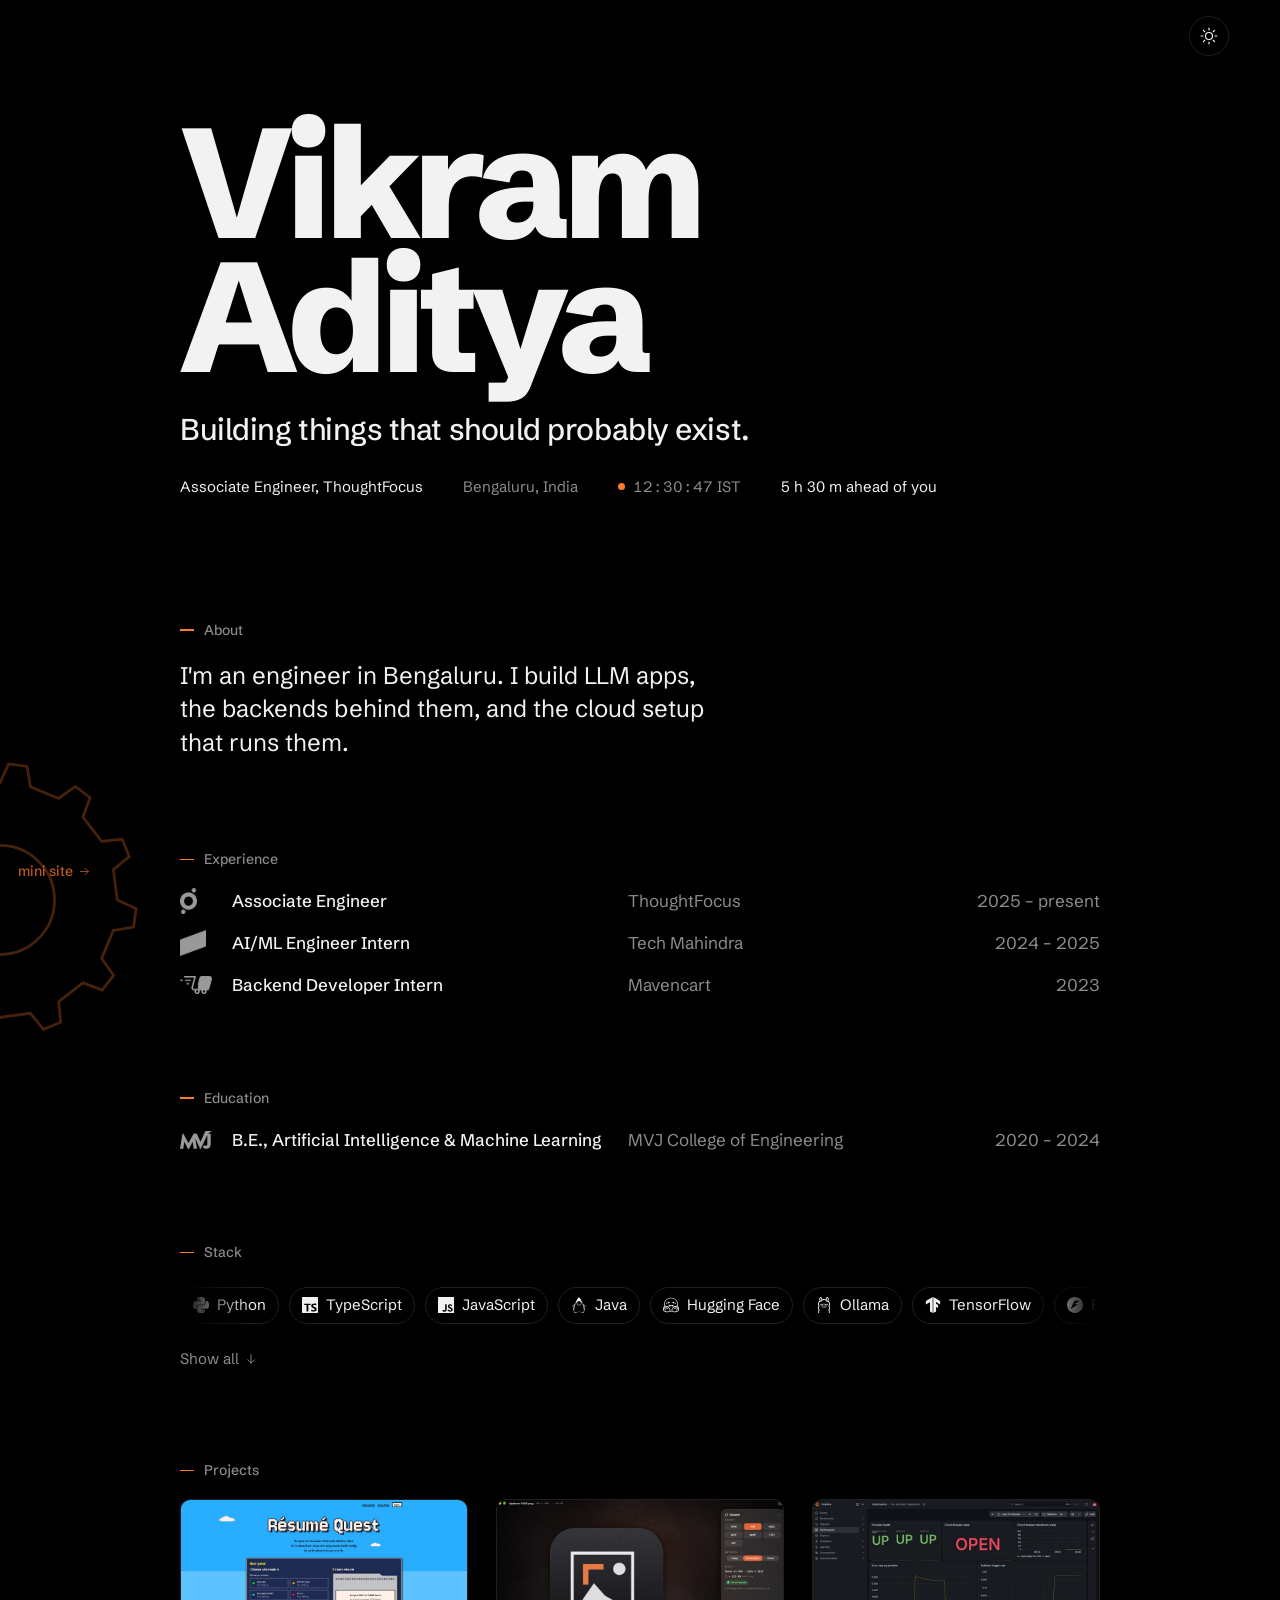
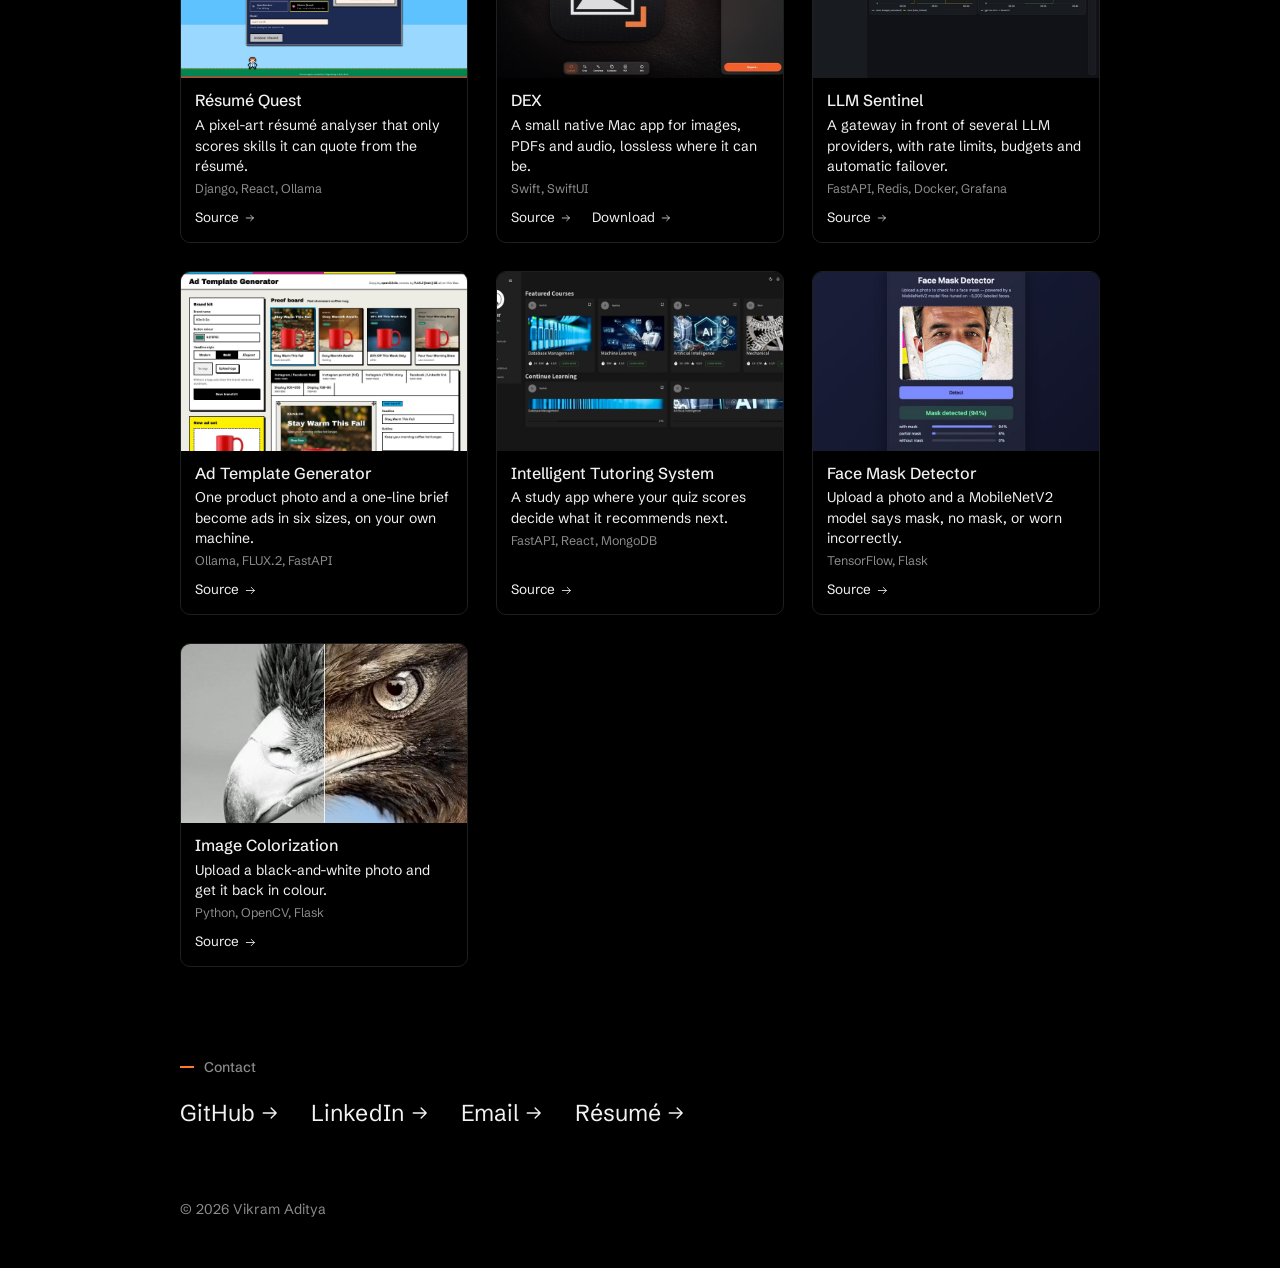
==== commit 2d86d921: "Link Résumé Quest at its new repo name" ====
--- a/index.html
+++ b/index.html
@@ -26,7 +26,7 @@
   <link rel="preconnect" href="https://fonts.googleapis.com">
   <link rel="preconnect" href="https://fonts.gstatic.com" crossorigin>
   <link href="https://fonts.googleapis.com/css2?family=Schibsted+Grotesk:wght@400;500;800&display=swap" rel="stylesheet">
-  <link rel="stylesheet" href="./styles.css?v=20261019c">
+  <link rel="stylesheet" href="./styles.css?v=20261019d">
 </head>
 <body>
   <a class="skip-link" href="#main">Skip to content</a>
@@ -97,10 +97,10 @@
         <article class="project">
           <div class="shot"><img src="img/resume-summarizer.jpg" width="800" height="500" loading="lazy" decoding="async" alt="Résumé Quest title screen with a pixel-art sky and a résumé drop zone"></div>
           <div class="meta">
-            <h3><a class="cover" href="https://github.com/vxkram/resume-summarizer">Résumé Quest</a></h3>
+            <h3><a class="cover" href="https://github.com/vxkram/resume-quest">Résumé Quest</a></h3>
             <p>A pixel-art résumé analyser that only scores skills it can quote from the résumé.</p>
             <p class="tags">Django, React, Ollama</p>
-            <p class="links"><a class="arrow" href="https://github.com/vxkram/resume-summarizer">Source</a></p>
+            <p class="links"><a class="arrow" href="https://github.com/vxkram/resume-quest">Source</a></p>
           </div>
         </article>
         <article class="project">
@@ -190,6 +190,6 @@
     <span class="gear-label arrow">mini site</span>
   </a>
 
-  <script src="./script.js?v=20261019c"></script>
+  <script src="./script.js?v=20261019d"></script>
 </body>
 </html>
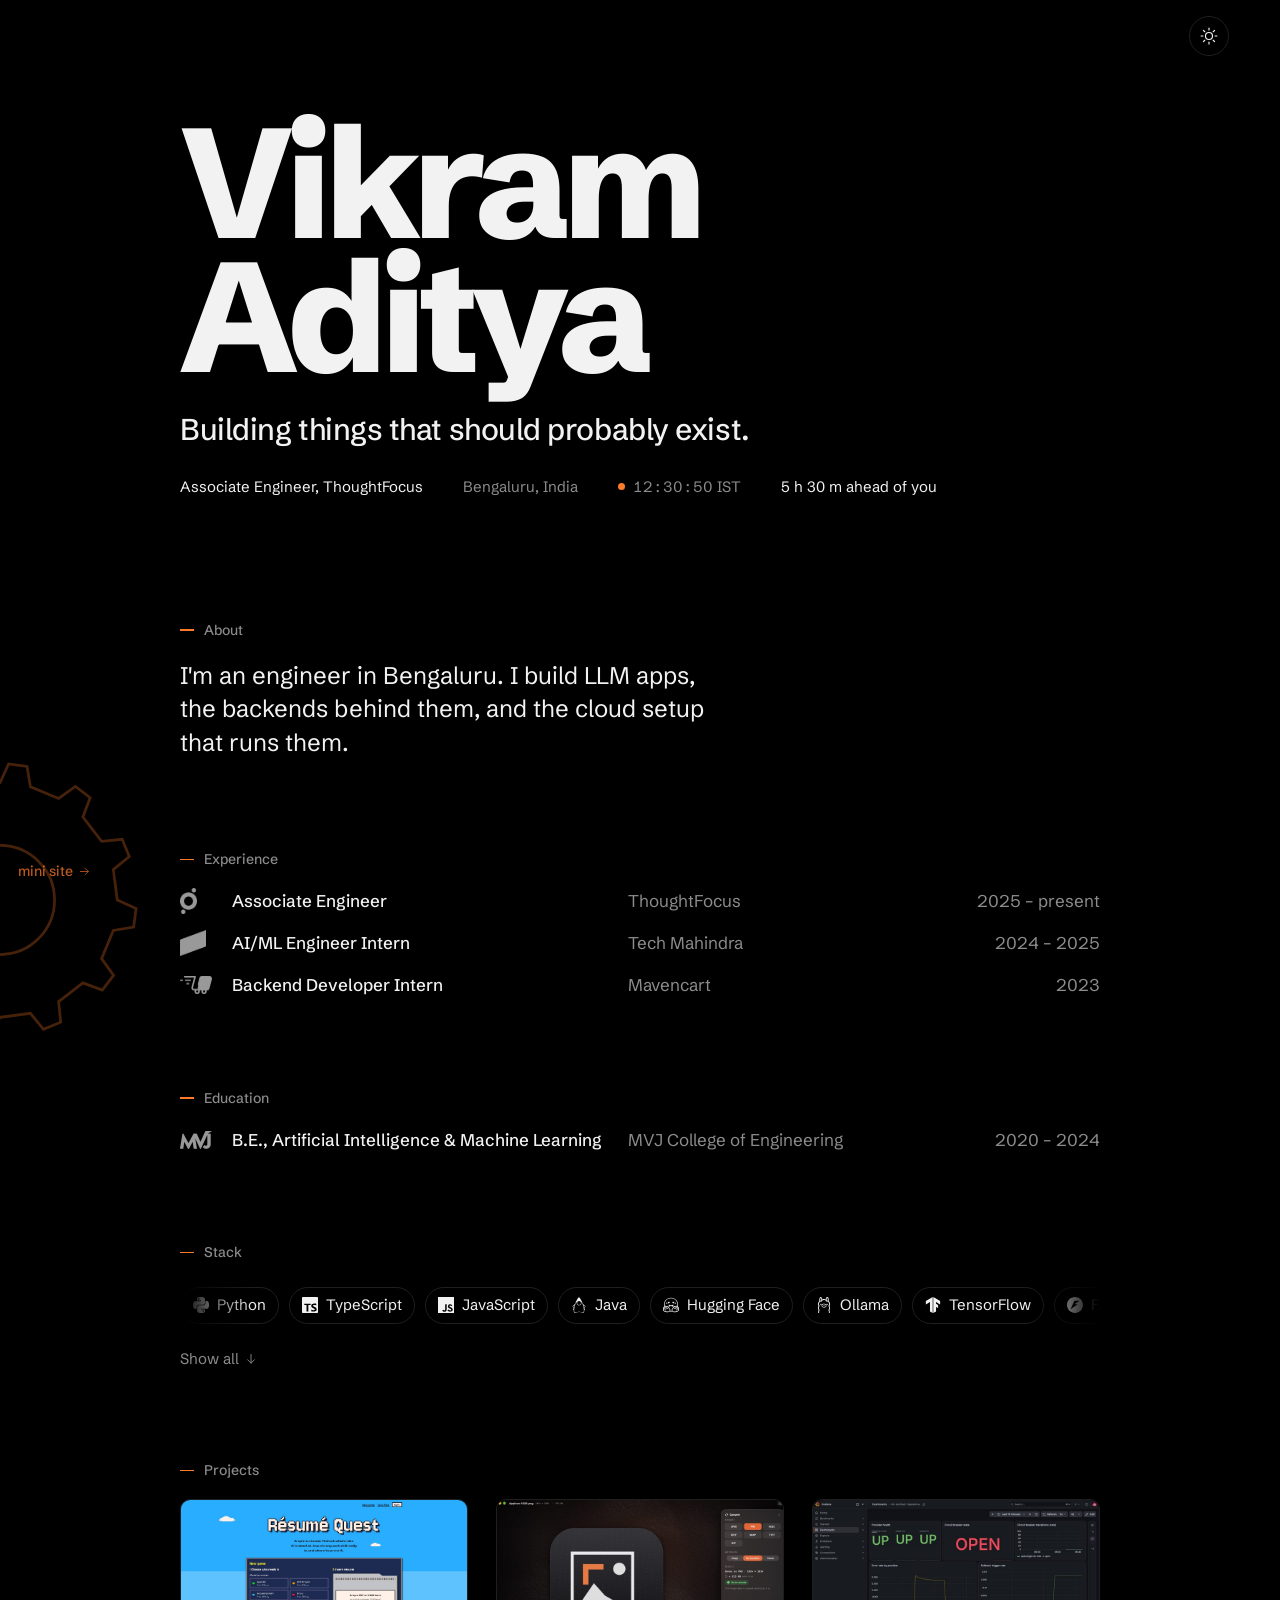
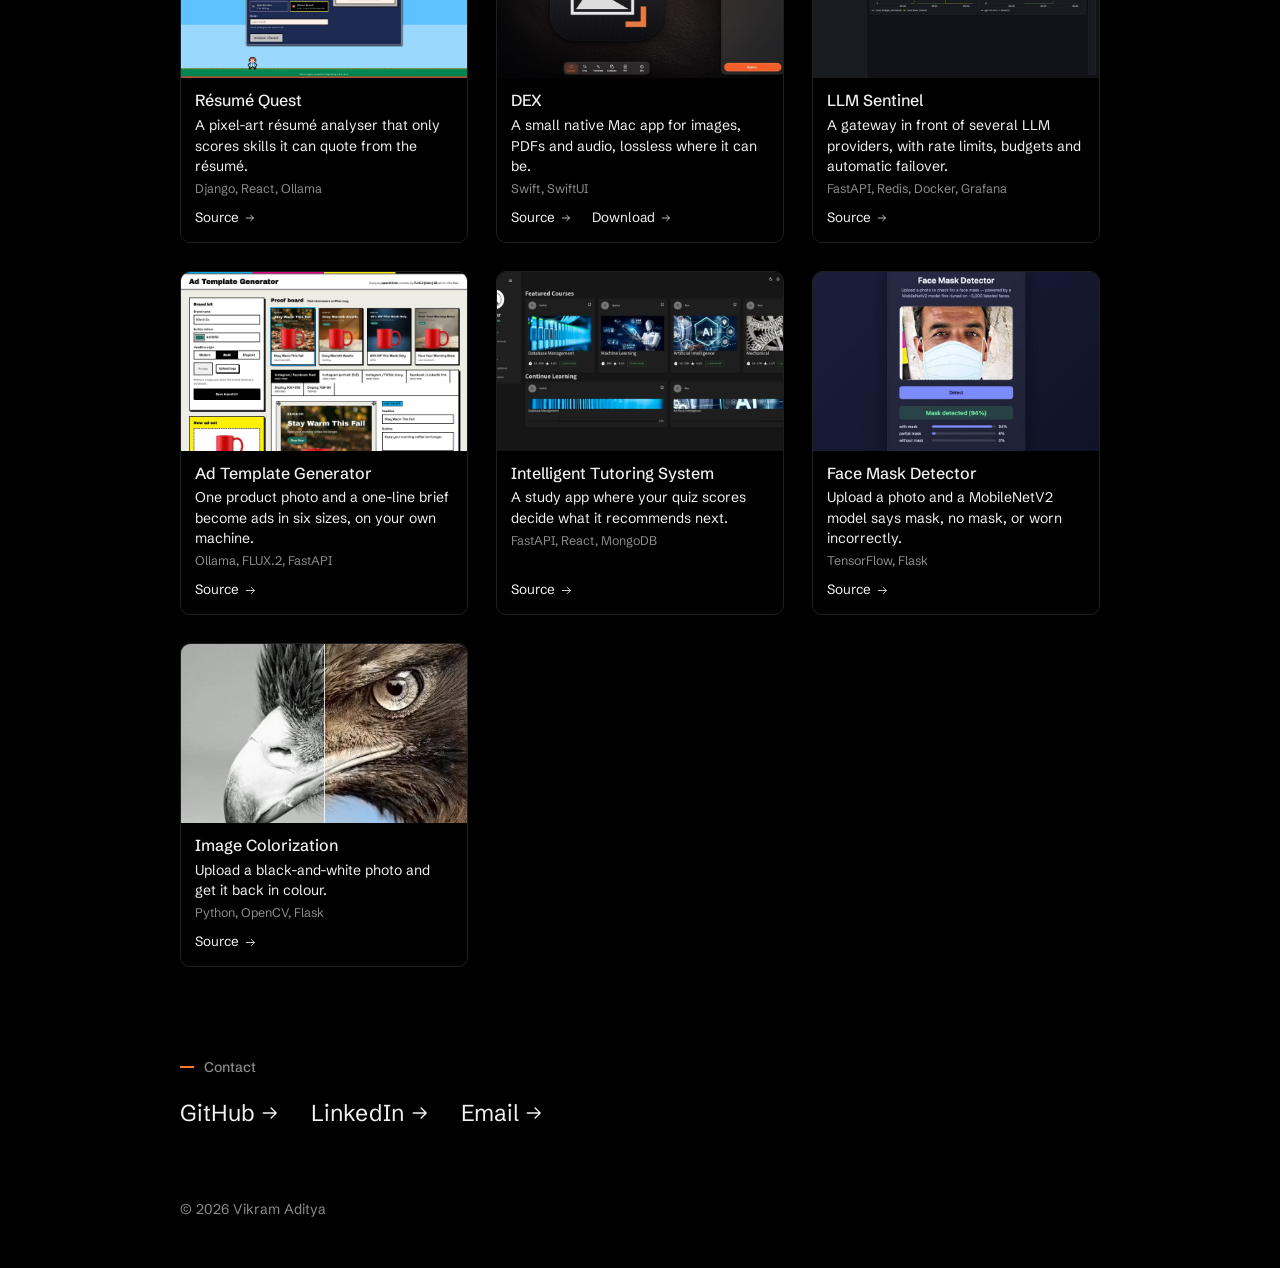
==== commit 83104d14: "Remove the résumé download from the site" ====
--- a/index.html
+++ b/index.html
@@ -175,7 +175,6 @@
           <a class="arrow" href="https://github.com/vxkram">GitHub</a>
           <a class="arrow" href="https://www.linkedin.com/in/rvikramaditya/">LinkedIn</a>
           <a class="arrow" href="mailto:vikramaditya2805@gmail.com">Email</a>
-          <a class="arrow" href="./Vikram%20Resume.pdf" download>Résumé</a>
         </p>
       </div>
     </section>
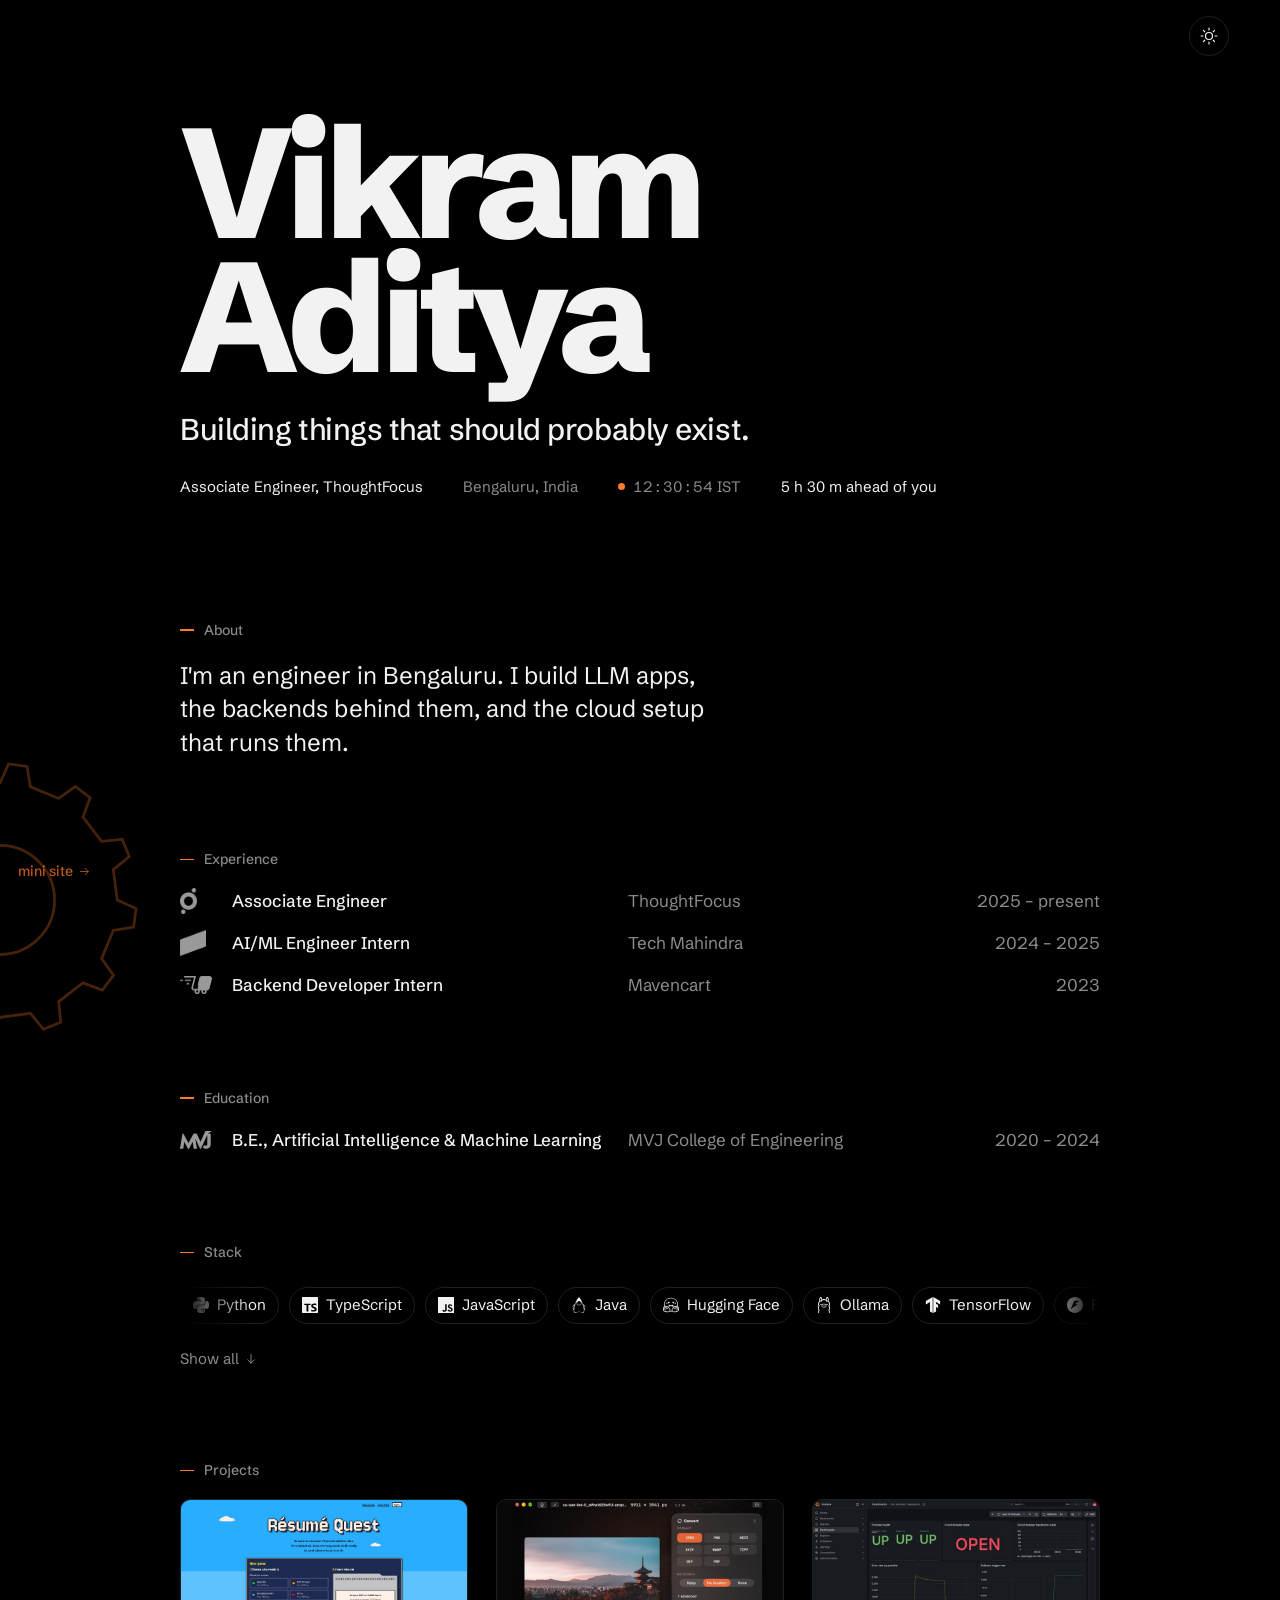
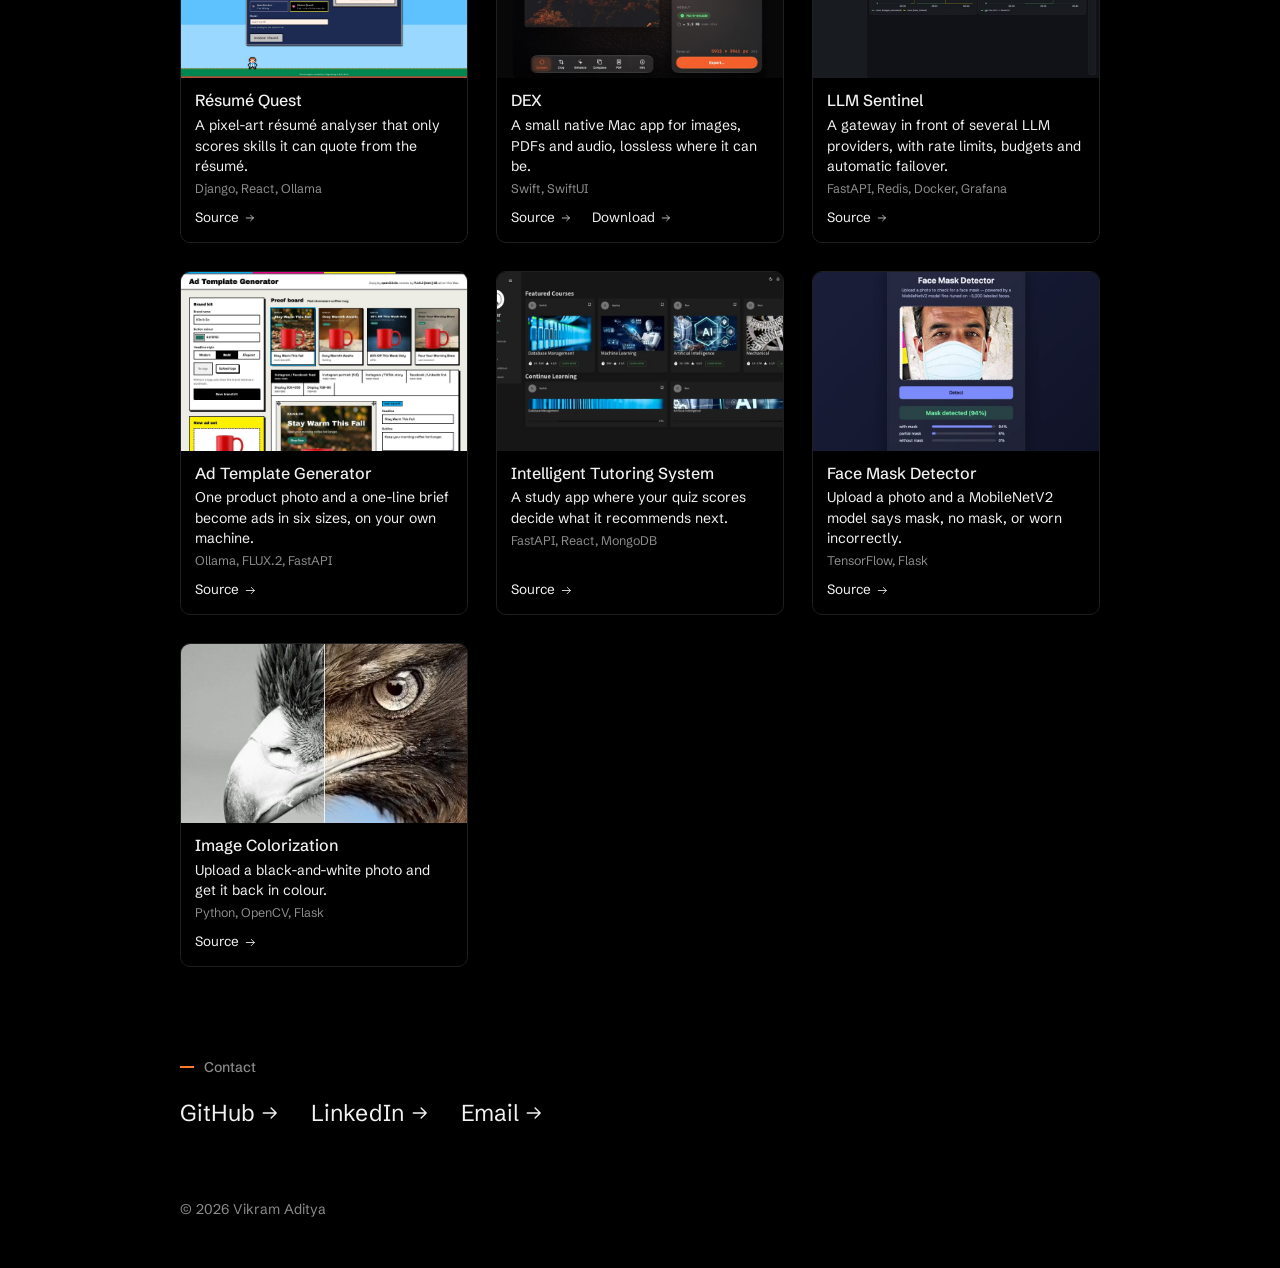
==== commit 79a2bf0a: "Use the new DEX screenshot on its project card" ====
--- a/index.html
+++ b/index.html
@@ -104,7 +104,7 @@
           </div>
         </article>
         <article class="project">
-          <div class="shot"><img src="img/dex.jpg" width="800" height="500" loading="lazy" decoding="async" alt="DEX with an image open and the Convert panel showing a lossless PNG result"></div>
+          <div class="shot"><img src="img/dex.jpg?v=2" width="800" height="500" loading="lazy" decoding="async" alt="DEX with a photo of Kyoto open and the Convert panel showing a JPEG saved with no re-encode"></div>
           <div class="meta">
             <h3><a class="cover" href="https://github.com/vxkram/DEX">DEX</a></h3>
             <p>A small native Mac app for images, PDFs and audio, lossless where it can be.</p>
